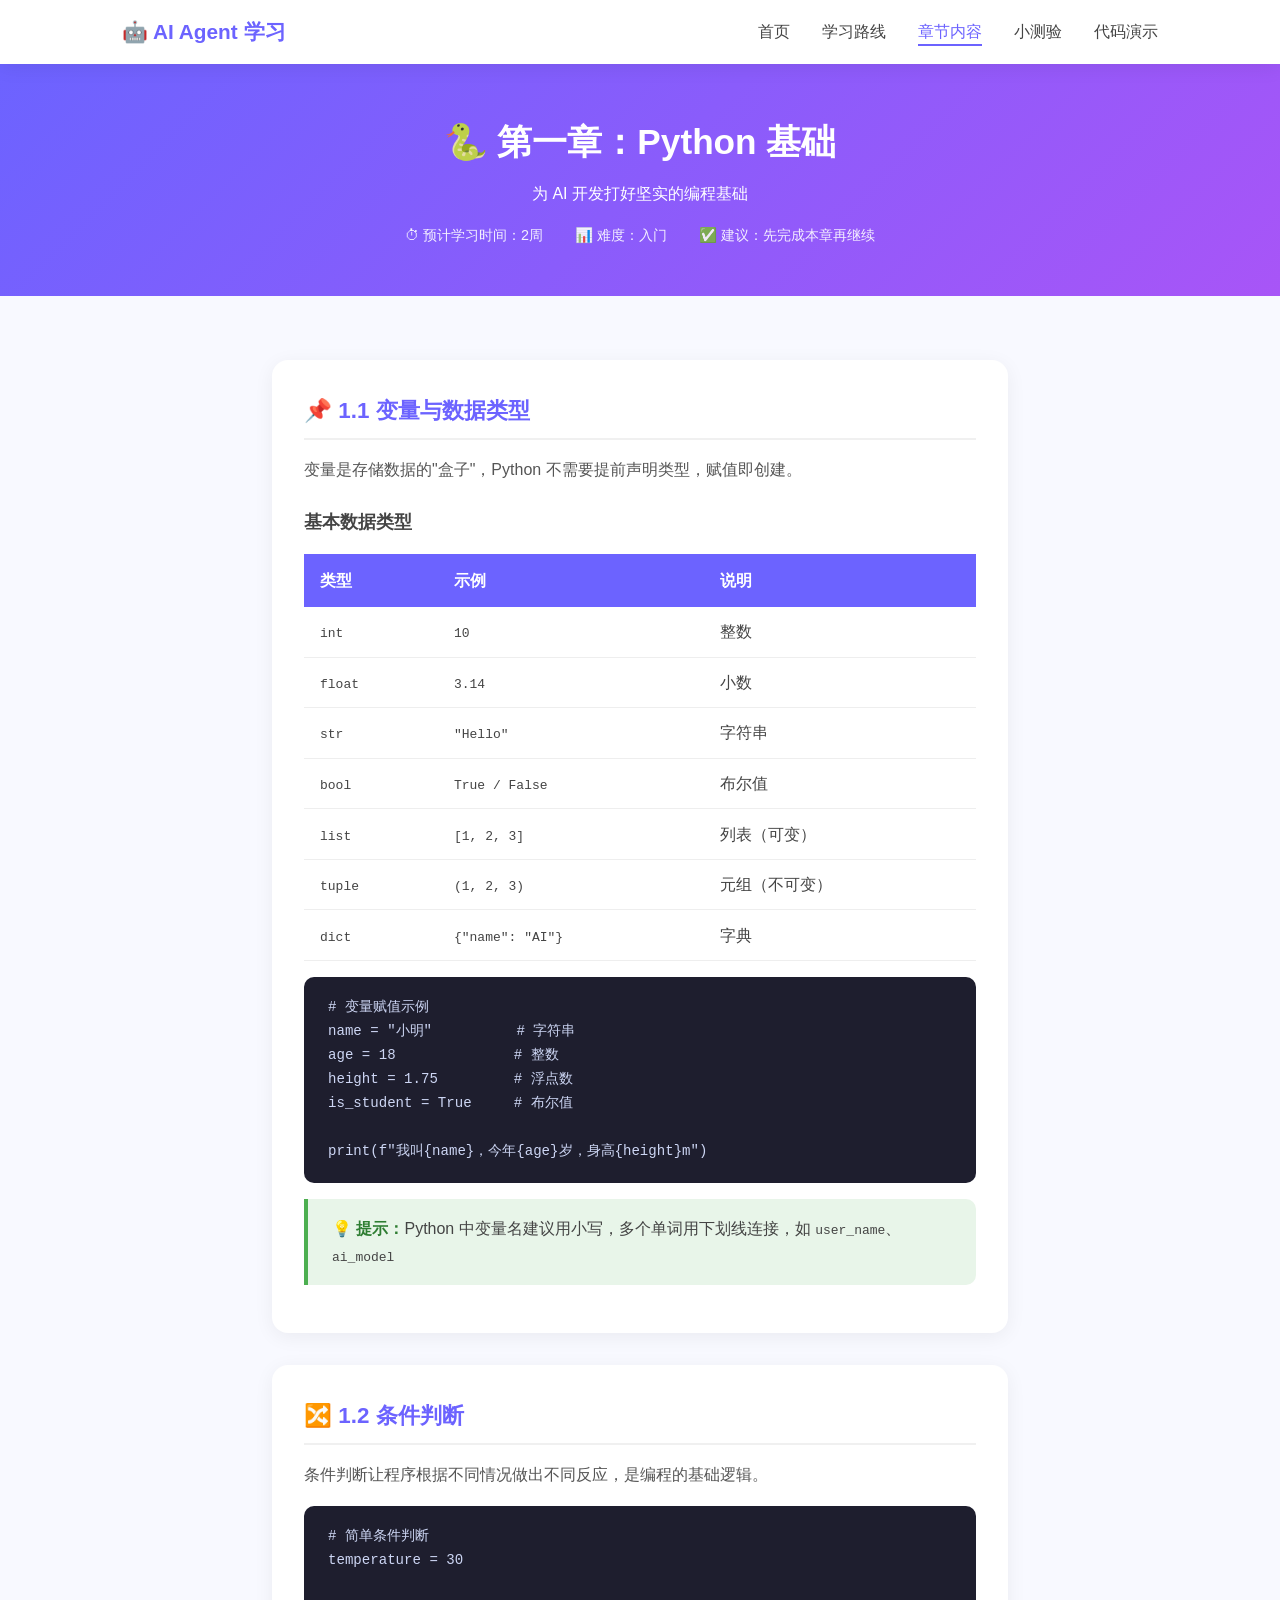
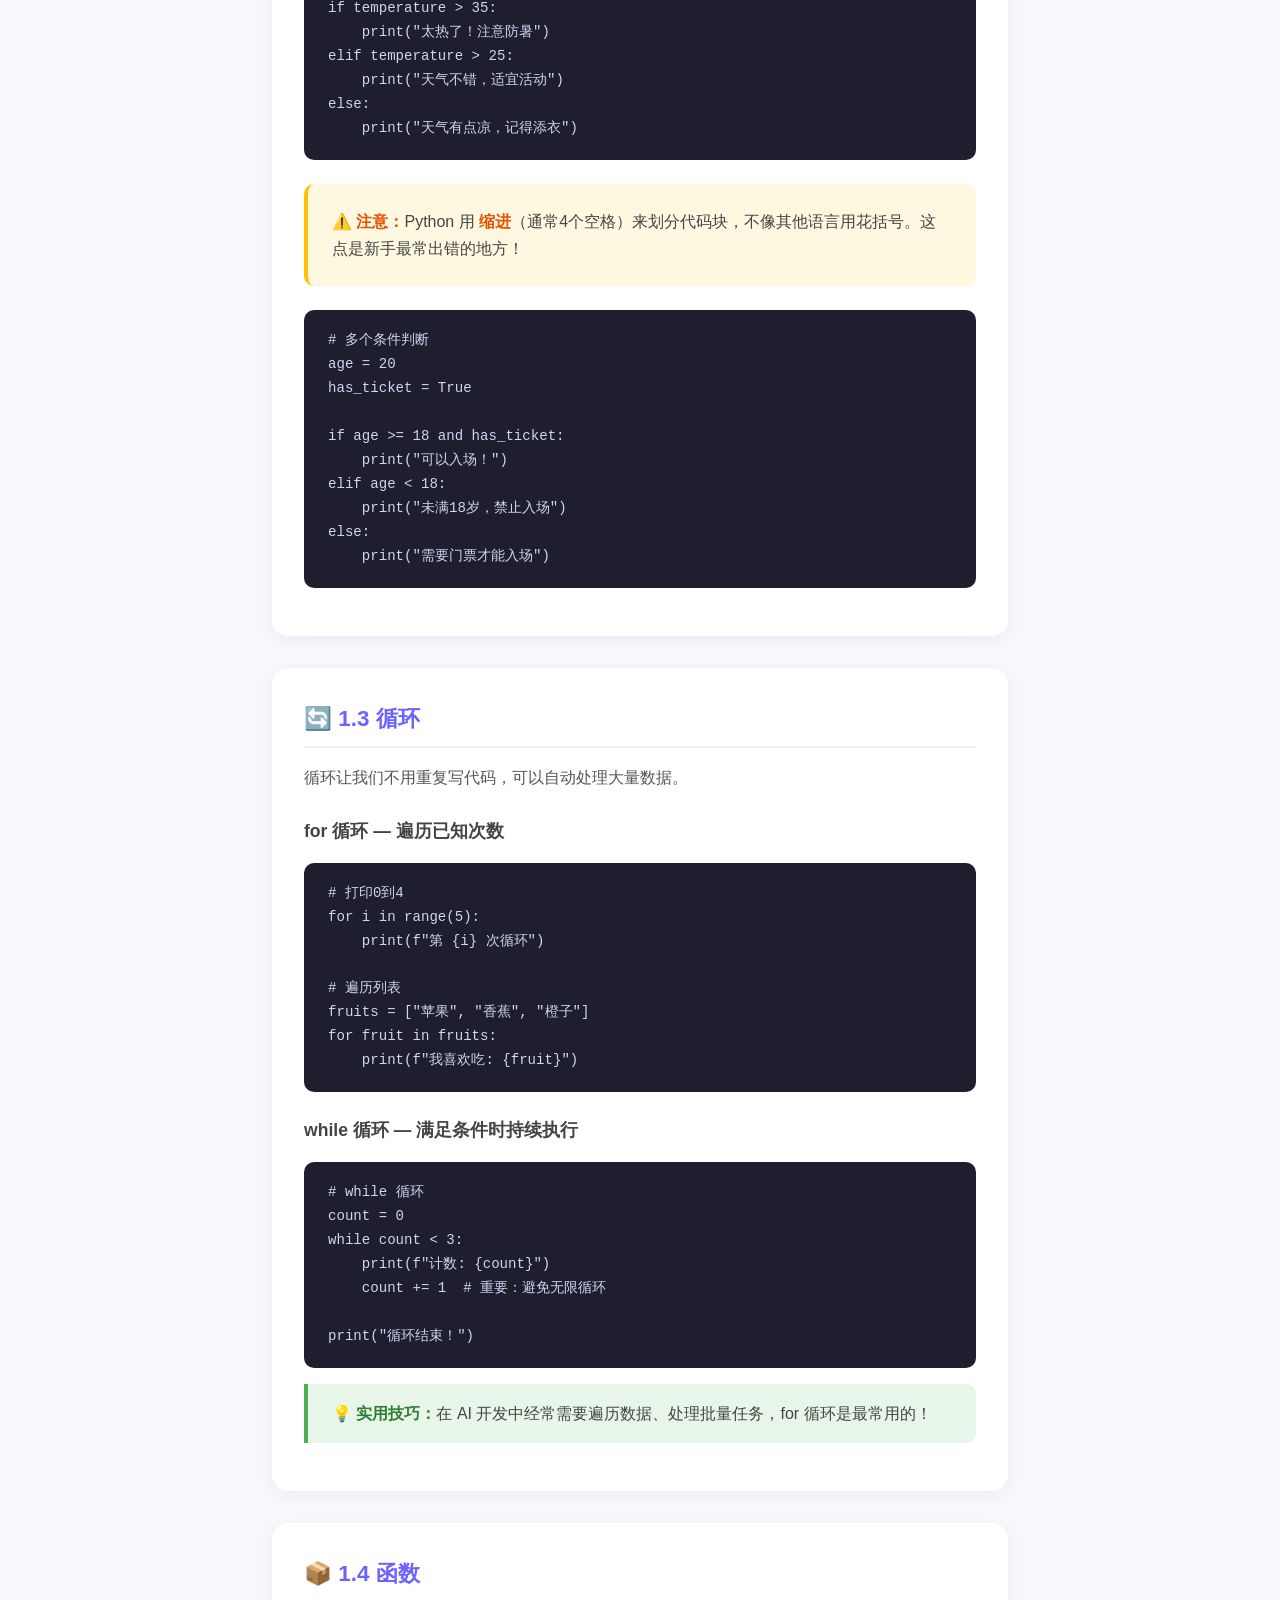
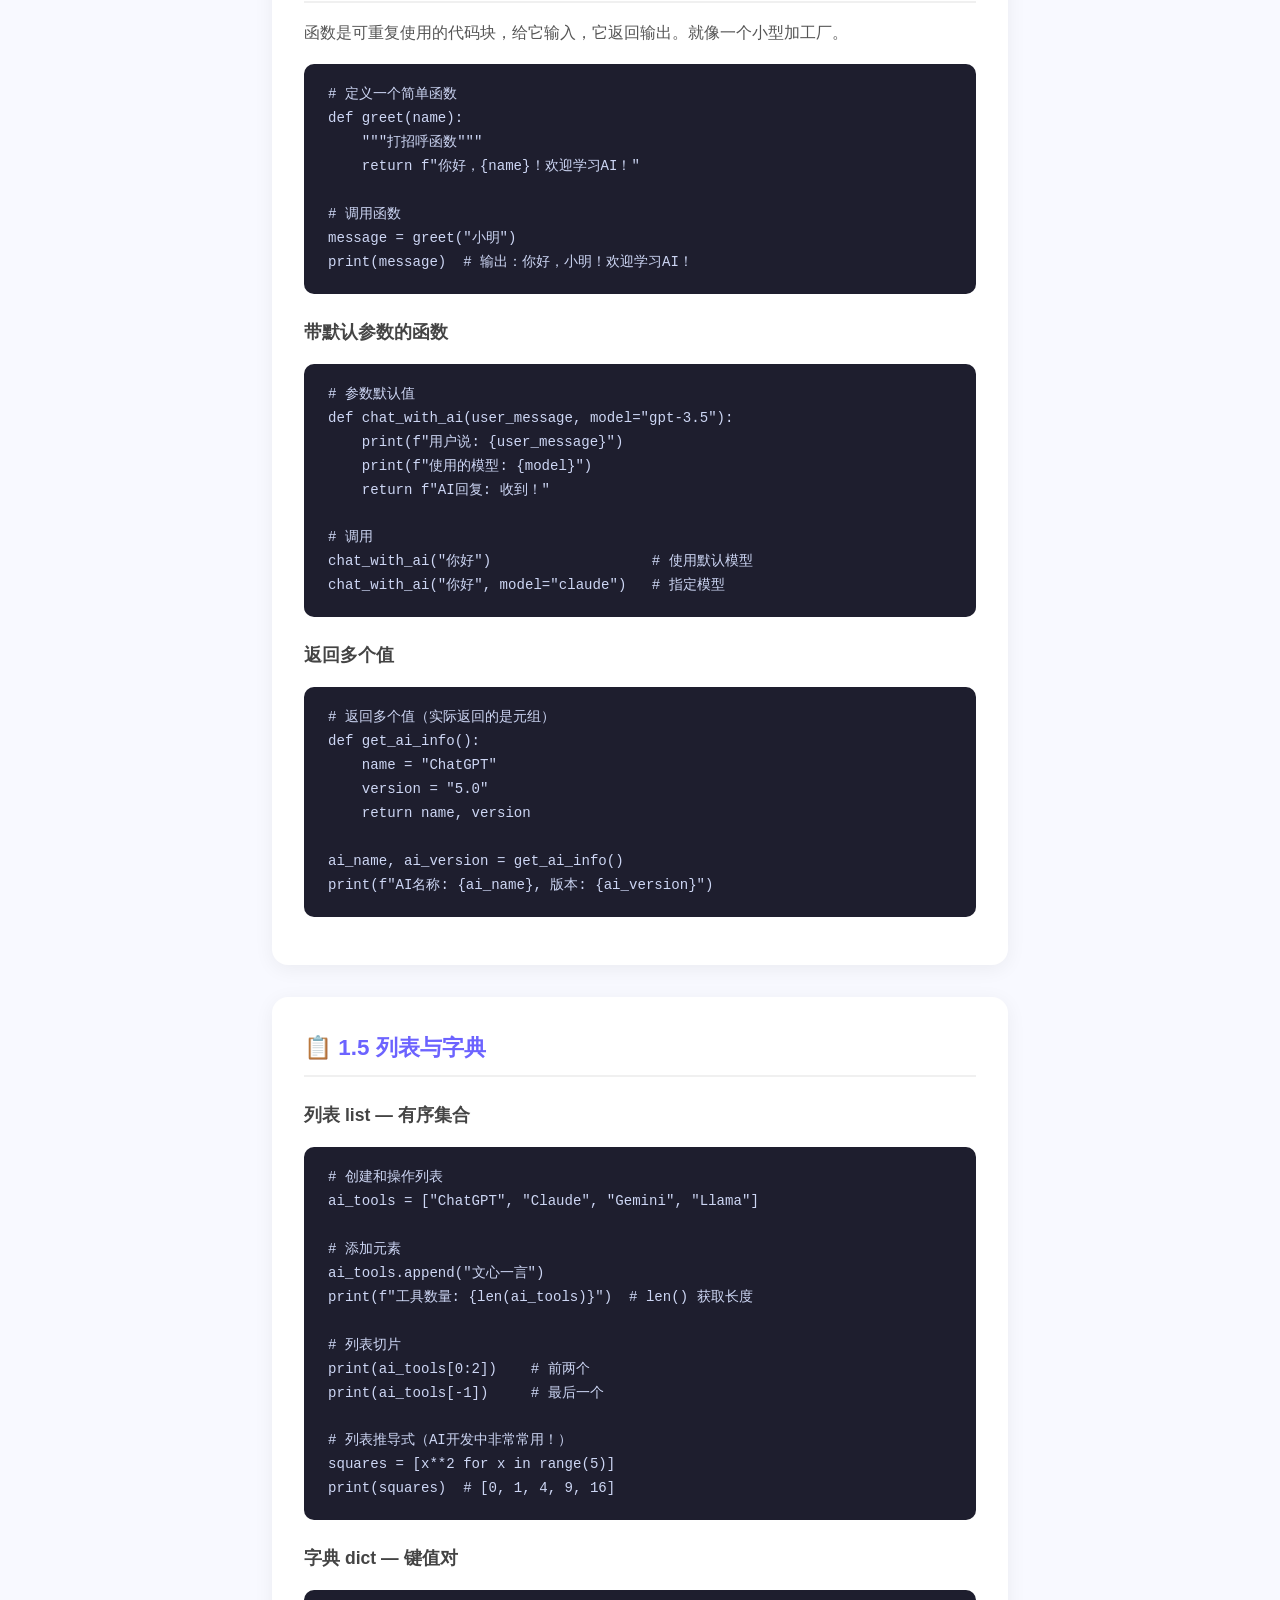
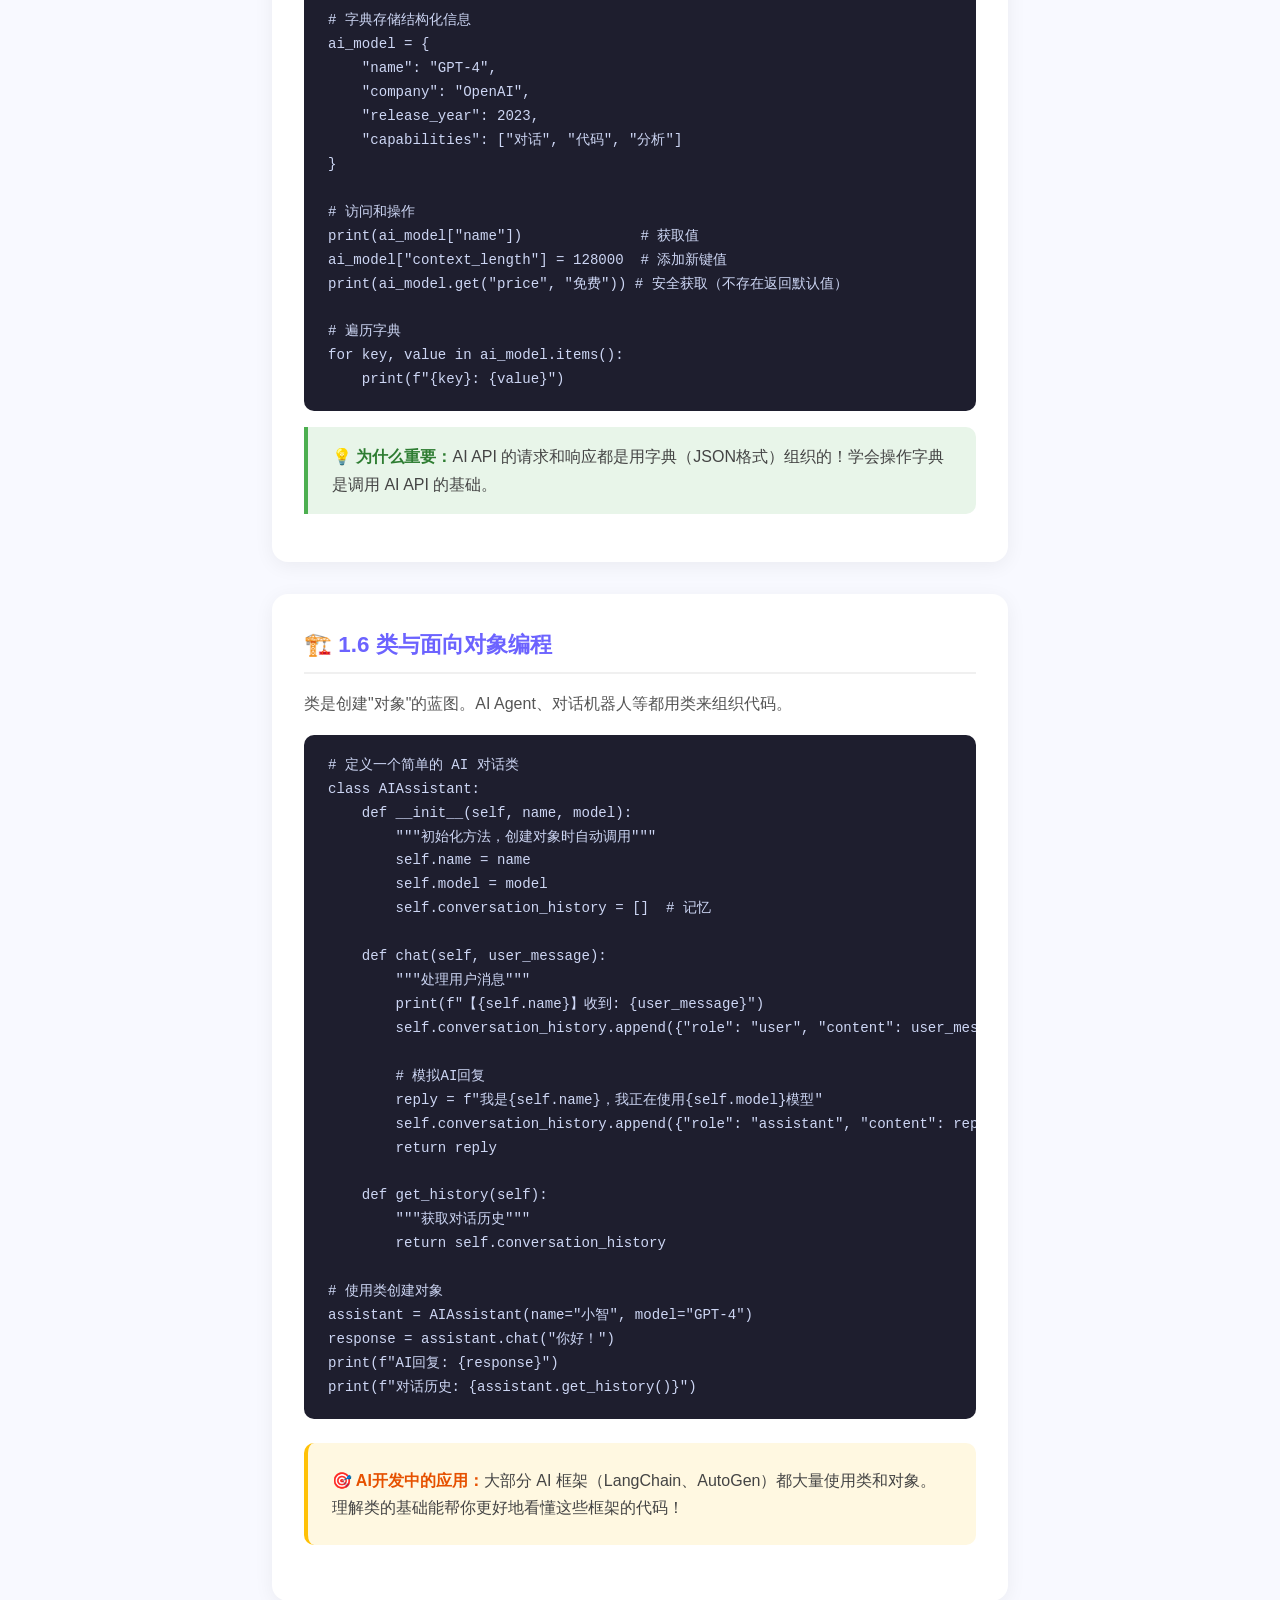
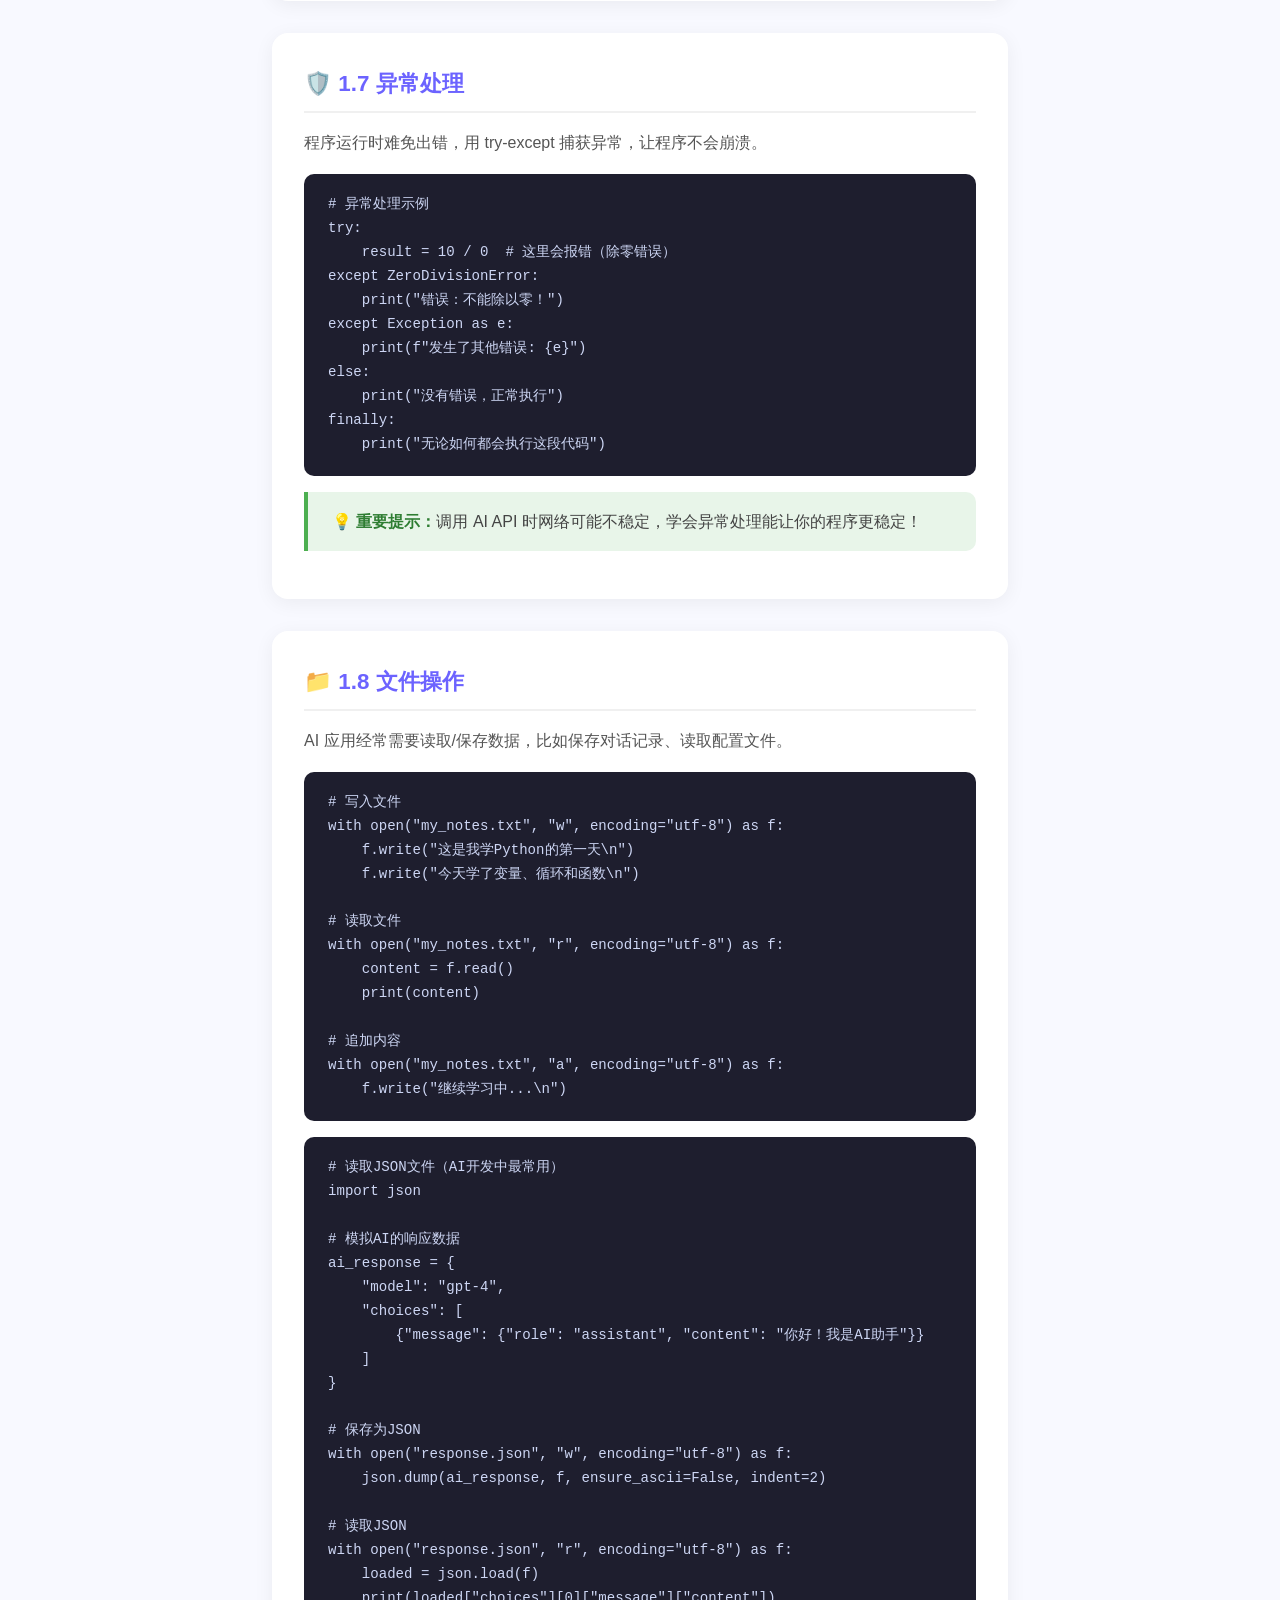
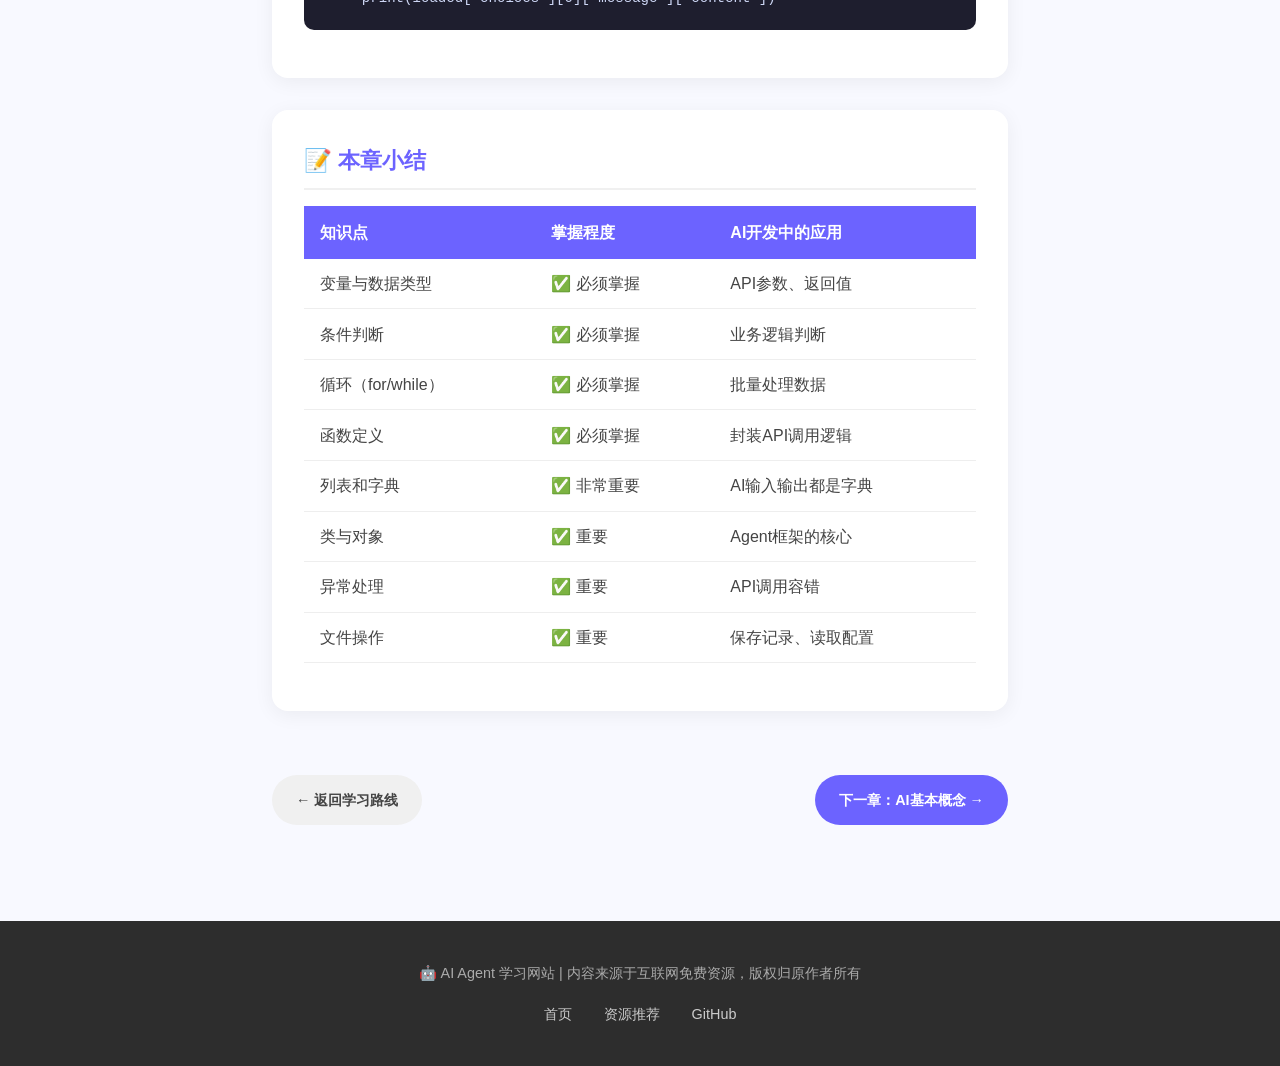
==== chapter1.html @ ed714f61 "Add chapter1.html" ====
<!DOCTYPE html>
<html lang="zh-CN">
<head>
    <meta charset="UTF-8">
    <meta name="viewport" content="width=device-width, initial-scale=1.0">
    <title>第一章：Python基础 - AI Agent 学习网站</title>
    <link rel="stylesheet" href="css/style.css">
    <style>
        .chapter-header { background: linear-gradient(135deg, #6c63ff, #a855f7); color: white; padding: 3rem 2rem; text-align: center; }
        .chapter-header h1 { font-size: 2.2rem; margin-bottom: 0.5rem; }
        .chapter-header .chapter-meta { display: flex; justify-content: center; gap: 2rem; margin-top: 1rem; font-size: 0.9rem; opacity: 0.9; }
        .chapter-content { padding: 4rem 0; max-width: 800px; margin: 0 auto; }
        .chapter-content .container { max-width: 800px; padding: 0 2rem; }
        .chapter-section { background: white; border-radius: 16px; padding: 2rem; margin-bottom: 2rem; box-shadow: 0 4px 20px rgba(0,0,0,0.06); }
        .chapter-section h2 { color: #6c63ff; font-size: 1.4rem; margin-bottom: 1rem; padding-bottom: 0.5rem; border-bottom: 2px solid #f0f0f0; }
        .chapter-section h3 { color: #444; font-size: 1.1rem; margin: 1.5rem 0 0.8rem; }
        .chapter-section p { color: #555; line-height: 1.8; margin-bottom: 1rem; }
        .code-block { background: #1e1e2e; color: #cdd6f4; padding: 1.2rem 1.5rem; border-radius: 10px; font-family: 'Courier New', monospace; font-size: 0.88rem; overflow-x: auto; margin: 1rem 0; line-height: 1.7; white-space: pre; }
        .highlight { background: #fff8e1; padding: 1.5rem; border-radius: 10px; border-left: 4px solid #ffc107; margin: 1.5rem 0; }
        .highlight strong { color: #e65100; }
        .tip-box { background: #e8f5e9; border-left: 4px solid #4caf50; padding: 1rem 1.5rem; border-radius: 0 10px 10px 0; margin: 1rem 0; }
        .tip-box strong { color: #2e7d32; }
        .summary-table { width: 100%; border-collapse: collapse; margin: 1rem 0; }
        .summary-table th { background: #6c63ff; color: white; padding: 0.8rem 1rem; text-align: left; }
        .summary-table td { padding: 0.7rem 1rem; border-bottom: 1px solid #eee; }
        .summary-table tr:hover { background: #f5f3ff; }
        .nav-bottom { display: flex; justify-content: space-between; padding: 2rem 0; gap: 1rem; }
        .nav-btn { display: inline-block; padding: 0.8rem 1.5rem; border-radius: 50px; text-decoration: none; font-weight: 600; transition: transform 0.2s; font-size: 0.9rem; }
        .nav-btn:hover { transform: translateY(-2px); }
        .nav-btn.prev { background: #f0f0f0; color: #444; }
        .nav-btn.next { background: #6c63ff; color: white; }
    </style>
</head>
<body>
    <nav class="navbar">
        <div class="nav-container">
            <a href="index.html" class="nav-logo">🤖 AI Agent 学习</a>
            <ul class="nav-links">
                <li><a href="index.html">首页</a></li>
                <li><a href="roadmap.html">学习路线</a></li>
                <li><a href="chapter1.html" class="active">章节内容</a></li>
                <li><a href="quiz.html">小测验</a></li>
                <li><a href="demo.html">代码演示</a></li>
            </ul>
        </div>
    </nav>

    <div class="chapter-header">
        <h1>🐍 第一章：Python 基础</h1>
        <p>为 AI 开发打好坚实的编程基础</p>
        <div class="chapter-meta">
            <span>⏱ 预计学习时间：2周</span>
            <span>📊 难度：入门</span>
            <span>✅ 建议：先完成本章再继续</span>
        </div>
    </div>

    <section class="chapter-content">
        <div class="container">

            <!-- 1.1 变量和数据类型 -->
            <div class="chapter-section">
                <h2>📌 1.1 变量与数据类型</h2>
                <p>变量是存储数据的"盒子"，Python 不需要提前声明类型，赋值即创建。</p>

                <h3>基本数据类型</h3>
                <table class="summary-table">
                    <tr><th>类型</th><th>示例</th><th>说明</th></tr>
                    <tr><td><code>int</code></td><td><code>10</code></td><td>整数</td></tr>
                    <tr><td><code>float</code></td><td><code>3.14</code></td><td>小数</td></tr>
                    <tr><td><code>str</code></td><td><code>"Hello"</code></td><td>字符串</td></tr>
                    <tr><td><code>bool</code></td><td><code>True / False</code></td><td>布尔值</td></tr>
                    <tr><td><code>list</code></td><td><code>[1, 2, 3]</code></td><td>列表（可变）</td></tr>
                    <tr><td><code>tuple</code></td><td><code>(1, 2, 3)</code></td><td>元组（不可变）</td></tr>
                    <tr><td><code>dict</code></td><td><code>{"name": "AI"}</code></td><td>字典</td></tr>
                </table>

                <div class="code-block"># 变量赋值示例
name = "小明"          # 字符串
age = 18              # 整数
height = 1.75         # 浮点数
is_student = True     # 布尔值

print(f"我叫{name}，今年{age}岁，身高{height}m")</div>

                <div class="tip-box"><strong>💡 提示：</strong>Python 中变量名建议用小写，多个单词用下划线连接，如 <code>user_name</code>、<code>ai_model</code></div>
            </div>

            <!-- 1.2 条件判断 -->
            <div class="chapter-section">
                <h2>🔀 1.2 条件判断</h2>
                <p>条件判断让程序根据不同情况做出不同反应，是编程的基础逻辑。</p>

                <div class="code-block"># 简单条件判断
temperature = 30

if temperature > 35:
    print("太热了！注意防暑")
elif temperature > 25:
    print("天气不错，适宜活动")
else:
    print("天气有点凉，记得添衣")</div>

                <div class="highlight">
                    <strong>⚠️ 注意：</strong>Python 用 <strong>缩进</strong>（通常4个空格）来划分代码块，不像其他语言用花括号。这点是新手最常出错的地方！
                </div>

                <div class="code-block"># 多个条件判断
age = 20
has_ticket = True

if age >= 18 and has_ticket:
    print("可以入场！")
elif age < 18:
    print("未满18岁，禁止入场")
else:
    print("需要门票才能入场")</div>
            </div>

            <!-- 1.3 循环 -->
            <div class="chapter-section">
                <h2>🔄 1.3 循环</h2>
                <p>循环让我们不用重复写代码，可以自动处理大量数据。</p>

                <h3>for 循环 — 遍历已知次数</h3>
                <div class="code-block"># 打印0到4
for i in range(5):
    print(f"第 {i} 次循环")

# 遍历列表
fruits = ["苹果", "香蕉", "橙子"]
for fruit in fruits:
    print(f"我喜欢吃: {fruit}")</div>

                <h3>while 循环 — 满足条件时持续执行</h3>
                <div class="code-block"># while 循环
count = 0
while count < 3:
    print(f"计数: {count}")
    count += 1  # 重要：避免无限循环

print("循环结束！")</div>

                <div class="tip-box"><strong>💡 实用技巧：</strong>在 AI 开发中经常需要遍历数据、处理批量任务，for 循环是最常用的！</div>
            </div>

            <!-- 1.4 函数 -->
            <div class="chapter-section">
                <h2>📦 1.4 函数</h2>
                <p>函数是可重复使用的代码块，给它输入，它返回输出。就像一个小型加工厂。</p>

                <div class="code-block"># 定义一个简单函数
def greet(name):
    """打招呼函数"""
    return f"你好，{name}！欢迎学习AI！"

# 调用函数
message = greet("小明")
print(message)  # 输出：你好，小明！欢迎学习AI！</div>

                <h3>带默认参数的函数</h3>
                <div class="code-block"># 参数默认值
def chat_with_ai(user_message, model="gpt-3.5"):
    print(f"用户说: {user_message}")
    print(f"使用的模型: {model}")
    return f"AI回复: 收到！"

# 调用
chat_with_ai("你好")                   # 使用默认模型
chat_with_ai("你好", model="claude")   # 指定模型</div>

                <h3>返回多个值</h3>
                <div class="code-block"># 返回多个值（实际返回的是元组）
def get_ai_info():
    name = "ChatGPT"
    version = "5.0"
    return name, version

ai_name, ai_version = get_ai_info()
print(f"AI名称: {ai_name}, 版本: {ai_version}")</div>
            </div>

            <!-- 1.5 列表和字典 -->
            <div class="chapter-section">
                <h2>📋 1.5 列表与字典</h2>

                <h3>列表 list — 有序集合</h3>
                <div class="code-block"># 创建和操作列表
ai_tools = ["ChatGPT", "Claude", "Gemini", "Llama"]

# 添加元素
ai_tools.append("文心一言")
print(f"工具数量: {len(ai_tools)}")  # len() 获取长度

# 列表切片
print(ai_tools[0:2])    # 前两个
print(ai_tools[-1])     # 最后一个

# 列表推导式（AI开发中非常常用！）
squares = [x**2 for x in range(5)]
print(squares)  # [0, 1, 4, 9, 16]</div>

                <h3>字典 dict — 键值对</h3>
                <div class="code-block"># 字典存储结构化信息
ai_model = {
    "name": "GPT-4",
    "company": "OpenAI",
    "release_year": 2023,
    "capabilities": ["对话", "代码", "分析"]
}

# 访问和操作
print(ai_model["name"])              # 获取值
ai_model["context_length"] = 128000  # 添加新键值
print(ai_model.get("price", "免费")) # 安全获取（不存在返回默认值）

# 遍历字典
for key, value in ai_model.items():
    print(f"{key}: {value}")</div>

                <div class="tip-box"><strong>💡 为什么重要：</strong>AI API 的请求和响应都是用字典（JSON格式）组织的！学会操作字典是调用 AI API 的基础。</div>
            </div>

            <!-- 1.6 类和面向对象 -->
            <div class="chapter-section">
                <h2>🏗️ 1.6 类与面向对象编程</h2>
                <p>类是创建"对象"的蓝图。AI Agent、对话机器人等都用类来组织代码。</p>

                <div class="code-block"># 定义一个简单的 AI 对话类
class AIAssistant:
    def __init__(self, name, model):
        """初始化方法，创建对象时自动调用"""
        self.name = name
        self.model = model
        self.conversation_history = []  # 记忆

    def chat(self, user_message):
        """处理用户消息"""
        print(f"【{self.name}】收到: {user_message}")
        self.conversation_history.append({"role": "user", "content": user_message})
        
        # 模拟AI回复
        reply = f"我是{self.name}，我正在使用{self.model}模型"
        self.conversation_history.append({"role": "assistant", "content": reply})
        return reply

    def get_history(self):
        """获取对话历史"""
        return self.conversation_history

# 使用类创建对象
assistant = AIAssistant(name="小智", model="GPT-4")
response = assistant.chat("你好！")
print(f"AI回复: {response}")
print(f"对话历史: {assistant.get_history()}")</div>

                <div class="highlight">
                    <strong>🎯 AI开发中的应用：</strong>大部分 AI 框架（LangChain、AutoGen）都大量使用类和对象。理解类的基础能帮你更好地看懂这些框架的代码！
                </div>
            </div>

            <!-- 1.7 异常处理 -->
            <div class="chapter-section">
                <h2>🛡️ 1.7 异常处理</h2>
                <p>程序运行时难免出错，用 try-except 捕获异常，让程序不会崩溃。</p>

                <div class="code-block"># 异常处理示例
try:
    result = 10 / 0  # 这里会报错（除零错误）
except ZeroDivisionError:
    print("错误：不能除以零！")
except Exception as e:
    print(f"发生了其他错误: {e}")
else:
    print("没有错误，正常执行")
finally:
    print("无论如何都会执行这段代码")</div>

                <div class="tip-box"><strong>💡 重要提示：</strong>调用 AI API 时网络可能不稳定，学会异常处理能让你的程序更稳定！</div>
            </div>

            <!-- 1.8 文件操作 -->
            <div class="chapter-section">
                <h2>📁 1.8 文件操作</h2>
                <p>AI 应用经常需要读取/保存数据，比如保存对话记录、读取配置文件。</p>

                <div class="code-block"># 写入文件
with open("my_notes.txt", "w", encoding="utf-8") as f:
    f.write("这是我学Python的第一天\n")
    f.write("今天学了变量、循环和函数\n")

# 读取文件
with open("my_notes.txt", "r", encoding="utf-8") as f:
    content = f.read()
    print(content)

# 追加内容
with open("my_notes.txt", "a", encoding="utf-8") as f:
    f.write("继续学习中...\n")</div>

                <div class="code-block"># 读取JSON文件（AI开发中最常用）
import json

# 模拟AI的响应数据
ai_response = {
    "model": "gpt-4",
    "choices": [
        {"message": {"role": "assistant", "content": "你好！我是AI助手"}}
    ]
}

# 保存为JSON
with open("response.json", "w", encoding="utf-8") as f:
    json.dump(ai_response, f, ensure_ascii=False, indent=2)

# 读取JSON
with open("response.json", "r", encoding="utf-8") as f:
    loaded = json.load(f)
    print(loaded["choices"][0]["message"]["content"])</div>
            </div>

            <!-- 本章小结 -->
            <div class="chapter-section">
                <h2>📝 本章小结</h2>
                <table class="summary-table">
                    <tr><th>知识点</th><th>掌握程度</th><th>AI开发中的应用</th></tr>
                    <tr><td>变量与数据类型</td><td>✅ 必须掌握</td><td>API参数、返回值</td></tr>
                    <tr><td>条件判断</td><td>✅ 必须掌握</td><td>业务逻辑判断</td></tr>
                    <tr><td>循环（for/while）</td><td>✅ 必须掌握</td><td>批量处理数据</td></tr>
                    <tr><td>函数定义</td><td>✅ 必须掌握</td><td>封装API调用逻辑</td></tr>
                    <tr><td>列表和字典</td><td>✅ 非常重要</td><td>AI输入输出都是字典</td></tr>
                    <tr><td>类与对象</td><td>✅ 重要</td><td>Agent框架的核心</td></tr>
                    <tr><td>异常处理</td><td>✅ 重要</td><td>API调用容错</td></tr>
                    <tr><td>文件操作</td><td>✅ 重要</td><td>保存记录、读取配置</td></tr>
                </table>
            </div>

            <!-- 导航 -->
            <div class="nav-bottom">
                <a href="roadmap.html#module1" class="nav-btn prev">← 返回学习路线</a>
                <a href="chapter2.html" class="nav-btn next">下一章：AI基本概念 →</a>
            </div>

        </div>
    </section>

    <footer class="footer">
        <div class="container">
            <p>🤖 AI Agent 学习网站 | 内容来源于互联网免费资源，版权归原作者所有</p>
            <div class="footer-links">
                <a href="index.html">首页</a>
                <a href="resources.html">资源推荐</a>
                <a href="https://github.com/xkvscl/ai-learning-site" target="_blank">GitHub</a>
            </div>
        </div>
    </footer>
</body>
</html>
---- css/style.css ----
/* ===== 全局样式 ===== */
* { margin: 0; padding: 0; box-sizing: border-box; }

:root {
    --primary: #6c63ff;
    --secondary: #ff6584;
    --dark: #2d2d2d;
    --light: #f8f9ff;
    --text: #444;
    --border: #e0e0e0;
    --beginner: #4caf50;
    --intermediate: #ff9800;
    --advanced: #f44336;
}

body {
    font-family: -apple-system, BlinkMacSystemFont, 'Segoe UI', 'PingFang SC', 'Microsoft YaHei', sans-serif;
    color: var(--text);
    background: var(--light);
    line-height: 1.7;
}

.container { max-width: 1100px; margin: 0 auto; padding: 0 2rem; }

/* ===== 导航栏 ===== */
.navbar {
    background: white;
    box-shadow: 0 2px 20px rgba(0,0,0,0.08);
    position: sticky;
    top: 0;
    z-index: 100;
}
.nav-container {
    max-width: 1100px;
    margin: 0 auto;
    padding: 0 2rem;
    display: flex;
    align-items: center;
    justify-content: space-between;
    height: 64px;
}
.nav-logo {
    font-size: 1.3rem;
    font-weight: 700;
    color: var(--primary);
    text-decoration: none;
}
.nav-links {
    display: flex;
    list-style: none;
    gap: 2rem;
}
.nav-links a {
    text-decoration: none;
    color: var(--text);
    font-weight: 500;
    transition: color 0.2s;
    padding-bottom: 4px;
}
.nav-links a:hover, .nav-links a.active {
    color: var(--primary);
    border-bottom: 2px solid var(--primary);
}

/* ===== 英雄区 ===== */
.hero {
    background: linear-gradient(135deg, #6c63ff 0%, #a855f7 50%, #ec4899 100%);
    color: white;
    padding: 5rem 2rem;
    display: flex;
    align-items: center;
    justify-content: center;
    gap: 4rem;
    min-height: 500px;
}
.hero-content { max-width: 560px; }
.hero-content h1 { font-size: 2.5rem; margin-bottom: 1rem; line-height: 1.3; }
.hero-content p { font-size: 1.2rem; opacity: 0.9; margin-bottom: 1.5rem; }
.hero-badges { display: flex; flex-wrap: wrap; gap: 0.5rem; margin-bottom: 2rem; }
.badge {
    background: rgba(255,255,255,0.2);
    padding: 0.3rem 0.8rem;
    border-radius: 20px;
    font-size: 0.85rem;
    backdrop-filter: blur(10px);
}
.cta-btn {
    display: inline-block;
    background: white;
    color: var(--primary);
    padding: 0.9rem 2.5rem;
    border-radius: 50px;
    font-weight: 700;
    font-size: 1.1rem;
    text-decoration: none;
    transition: transform 0.2s, box-shadow 0.2s;
    box-shadow: 0 4px 20px rgba(0,0,0,0.2);
}
.cta-btn:hover { transform: translateY(-2px); box-shadow: 0 8px 30px rgba(0,0,0,0.3); }

/* Agent 图示 */
.agent-diagram {
    background: rgba(255,255,255,0.15);
    border-radius: 20px;
    padding: 2rem;
    text-align: center;
    backdrop-filter: blur(10px);
    border: 1px solid rgba(255,255,255,0.3);
}
.agent-box { margin-bottom: 1.5rem; }
.agent-icon { font-size: 4rem; }
.agent-label { font-size: 1.2rem; font-weight: 700; margin-top: 0.5rem; }
.agent-arrows { display: flex; flex-direction: column; gap: 0.5rem; }
.arrow-item {
    background: rgba(255,255,255,0.2);
    padding: 0.5rem 1rem;
    border-radius: 10px;
    font-size: 0.9rem;
}

/* ===== 课程模块 ===== */
.modules { padding: 5rem 0; background: white; }
.section-title { text-align: center; font-size: 2rem; color: var(--dark); margin-bottom: 0.5rem; }
.section-sub { text-align: center; color: #888; margin-bottom: 3rem; }

.module-grid {
    display: grid;
    grid-template-columns: repeat(auto-fit, minmax(300px, 1fr));
    gap: 1.5rem;
}
.module-card {
    border: 2px solid var(--border);
    border-radius: 16px;
    padding: 1.8rem;
    cursor: pointer;
    transition: all 0.3s;
    position: relative;
    overflow: hidden;
}
.module-card:hover {
    border-color: var(--primary);
    transform: translateY(-4px);
    box-shadow: 0 12px 40px rgba(108,99,255,0.15);
}
.module-num {
    font-size: 3rem;
    font-weight: 900;
    color: #f0f0f0;
    position: absolute;
    top: 1rem;
    right: 1.5rem;
    line-height: 1;
}
.module-icon { font-size: 2rem; margin-bottom: 0.8rem; }
.module-card h3 { font-size: 1.2rem; color: var(--dark); margin-bottom: 0.5rem; }
.module-card p { color: #666; font-size: 0.9rem; margin-bottom: 1rem; }
.module-meta { display: flex; align-items: center; gap: 1rem; font-size: 0.85rem; color: #888; }
.level {
    padding: 0.2rem 0.6rem;
    border-radius: 20px;
    font-size: 0.75rem;
    font-weight: 600;
    color: white;
}
.level.beginner { background: var(--beginner); }
.level.intermediate { background: var(--intermediate); }
.level.advanced { background: var(--advanced); }

/* ===== 学习方式 ===== */
.features { padding: 5rem 0; background: var(--light); }
.feature-grid {
    display: grid;
    grid-template-columns: repeat(auto-fit, minmax(220px, 1fr));
    gap: 2rem;
}
.feature-item {
    background: white;
    padding: 2rem;
    border-radius: 16px;
    text-align: center;
    box-shadow: 0 4px 20px rgba(0,0,0,0.06);
}
.feature-icon { font-size: 2.5rem; margin-bottom: 1rem; }
.feature-item h3 { color: var(--dark); margin-bottom: 0.5rem; }
.feature-item p { color: #666; font-size: 0.9rem; }

/* ===== 页脚 ===== */
.footer {
    background: var(--dark);
    color: #aaa;
    padding: 2.5rem 0;
    text-align: center;
}
.footer p { margin-bottom: 0.5rem; font-size: 0.9rem; }
.footer-links { margin-top: 1rem; display: flex; justify-content: center; gap: 2rem; }
.footer-links a { color: #ccc; text-decoration: none; font-size: 0.9rem; }
.footer-links a:hover { color: white; }

/* ===== 路线图页面 ===== */
.page-header {
    background: linear-gradient(135deg, #6c63ff, #a855f7);
    color: white;
    padding: 3rem 2rem;
    text-align: center;
}
.page-header h1 { font-size: 2rem; margin-bottom: 0.5rem; }
.page-header p { opacity: 0.9; }

.roadmap { padding: 4rem 0; }
.roadmap-item {
    display: flex;
    gap: 2rem;
    margin-bottom: 3rem;
    align-items: flex-start;
}
.roadmap-num {
    width: 60px;
    height: 60px;
    background: var(--primary);
    color: white;
    border-radius: 50%;
    display: flex;
    align-items: center;
    justify-content: center;
    font-size: 1.5rem;
    font-weight: 700;
    flex-shrink: 0;
}
.roadmap-content {
    flex: 1;
    background: white;
    border-radius: 16px;
    padding: 2rem;
    box-shadow: 0 4px 20px rgba(0,0,0,0.06);
}
.roadmap-content h2 { color: var(--dark); margin-bottom: 0.5rem; }
.roadmap-content .meta { color: #888; font-size: 0.9rem; margin-bottom: 1rem; }
.topic-list { list-style: none; display: grid; grid-template-columns: repeat(auto-fill, minmax(200px, 1fr)); gap: 0.5rem; }
.topic-list li {
    background: var(--light);
    padding: 0.5rem 1rem;
    border-radius: 8px;
    font-size: 0.9rem;
    border-left: 3px solid var(--primary);
}
.roadmap-connector {
    width: 2px;
    height: 30px;
    background: var(--primary);
    margin: 0 auto 0 29px;
    opacity: 0.3;
}

/* ===== 测验页面 ===== */
.quiz-section { padding: 4rem 0; }
.quiz-card {
    background: white;
    border-radius: 16px;
    padding: 2.5rem;
    box-shadow: 0 4px 20px rgba(0,0,0,0.06);
    margin-bottom: 2rem;
}
.quiz-card h3 { color: var(--dark); margin-bottom: 1.5rem; font-size: 1.1rem; }
.quiz-options { display: flex; flex-direction: column; gap: 0.8rem; }
.quiz-option {
    padding: 0.9rem 1.2rem;
    border: 2px solid var(--border);
    border-radius: 10px;
    cursor: pointer;
    transition: all 0.2s;
    font-size: 0.95rem;
}
.quiz-option:hover { border-color: var(--primary); background: #f5f3ff; }
.quiz-option.correct { border-color: var(--beginner); background: #f0fff4; color: #2e7d32; }
.quiz-option.wrong { border-color: var(--advanced); background: #fff5f5; color: #c62828; }
.quiz-result { margin-top: 1rem; padding: 1rem; border-radius: 10px; display: none; font-weight: 500; }
.quiz-result.show { display: block; }
.quiz-result.correct { background: #f0fff4; color: #2e7d32; }
.quiz-result.wrong { background: #fff5f5; color: #c62828; }

/* ===== 代码演示页面 ===== */
.demo-section { padding: 4rem 0; }
.demo-card {
    background: white;
    border-radius: 16px;
    overflow: hidden;
    box-shadow: 0 4px 20px rgba(0,0,0,0.06);
    margin-bottom: 2rem;
}
.demo-header {
    background: var(--dark);
    color: white;
    padding: 1rem 1.5rem;
    display: flex;
    align-items: center;
    gap: 1rem;
}
.demo-dots { display: flex; gap: 6px; }
.demo-dots span {
    width: 12px; height: 12px;
    border-radius: 50%;
}
.demo-dots span:nth-child(1) { background: #ff5f57; }
.demo-dots span:nth-child(2) { background: #febc2e; }
.demo-dots span:nth-child(3) { background: #28c840; }
.demo-title { font-size: 0.9rem; opacity: 0.8; }
.demo-body { padding: 1.5rem; }
.demo-body pre {
    background: #1e1e2e;
    color: #cdd6f4;
    padding: 1.5rem;
    border-radius: 10px;
    overflow-x: auto;
    font-size: 0.9rem;
    line-height: 1.6;
    margin-bottom: 1rem;
}
.demo-body pre .comment { color: #6c7086; }
.demo-body pre .keyword { color: #cba6f7; }
.demo-body pre .string { color: #a6e3a1; }
.demo-body pre .function { color: #89b4fa; }
.demo-explain { color: #666; font-size: 0.95rem; line-height: 1.7; }

/* ===== 资源页面 ===== */
.resources-section { padding: 4rem 0; }
.resource-group { margin-bottom: 3rem; }
.resource-group h2 { color: var(--dark); margin-bottom: 1.5rem; padding-bottom: 0.5rem; border-bottom: 2px solid var(--primary); }
.resource-grid { display: grid; grid-template-columns: repeat(auto-fill, minmax(280px, 1fr)); gap: 1.2rem; }
.resource-card {
    background: white;
    border-radius: 12px;
    padding: 1.5rem;
    box-shadow: 0 4px 15px rgba(0,0,0,0.06);
    transition: transform 0.2s;
}
.resource-card:hover { transform: translateY(-3px); }
.resource-card h4 { color: var(--dark); margin-bottom: 0.5rem; }
.resource-card p { color: #666; font-size: 0.85rem; margin-bottom: 1rem; }
.resource-card a {
    color: var(--primary);
    text-decoration: none;
    font-size: 0.85rem;
    font-weight: 600;
}
.resource-card a:hover { text-decoration: underline; }
.resource-tag {
    display: inline-block;
    background: #f0f0f0;
    padding: 0.2rem 0.6rem;
    border-radius: 20px;
    font-size: 0.75rem;
    color: #666;
    margin-bottom: 0.5rem;
}
.copyright-notice {
    background: #fff8e1;
    border-left: 4px solid #ffc107;
    padding: 1rem 1.5rem;
    border-radius: 0 10px 10px 0;
    margin-bottom: 3rem;
    font-size: 0.9rem;
    color: #666;
}
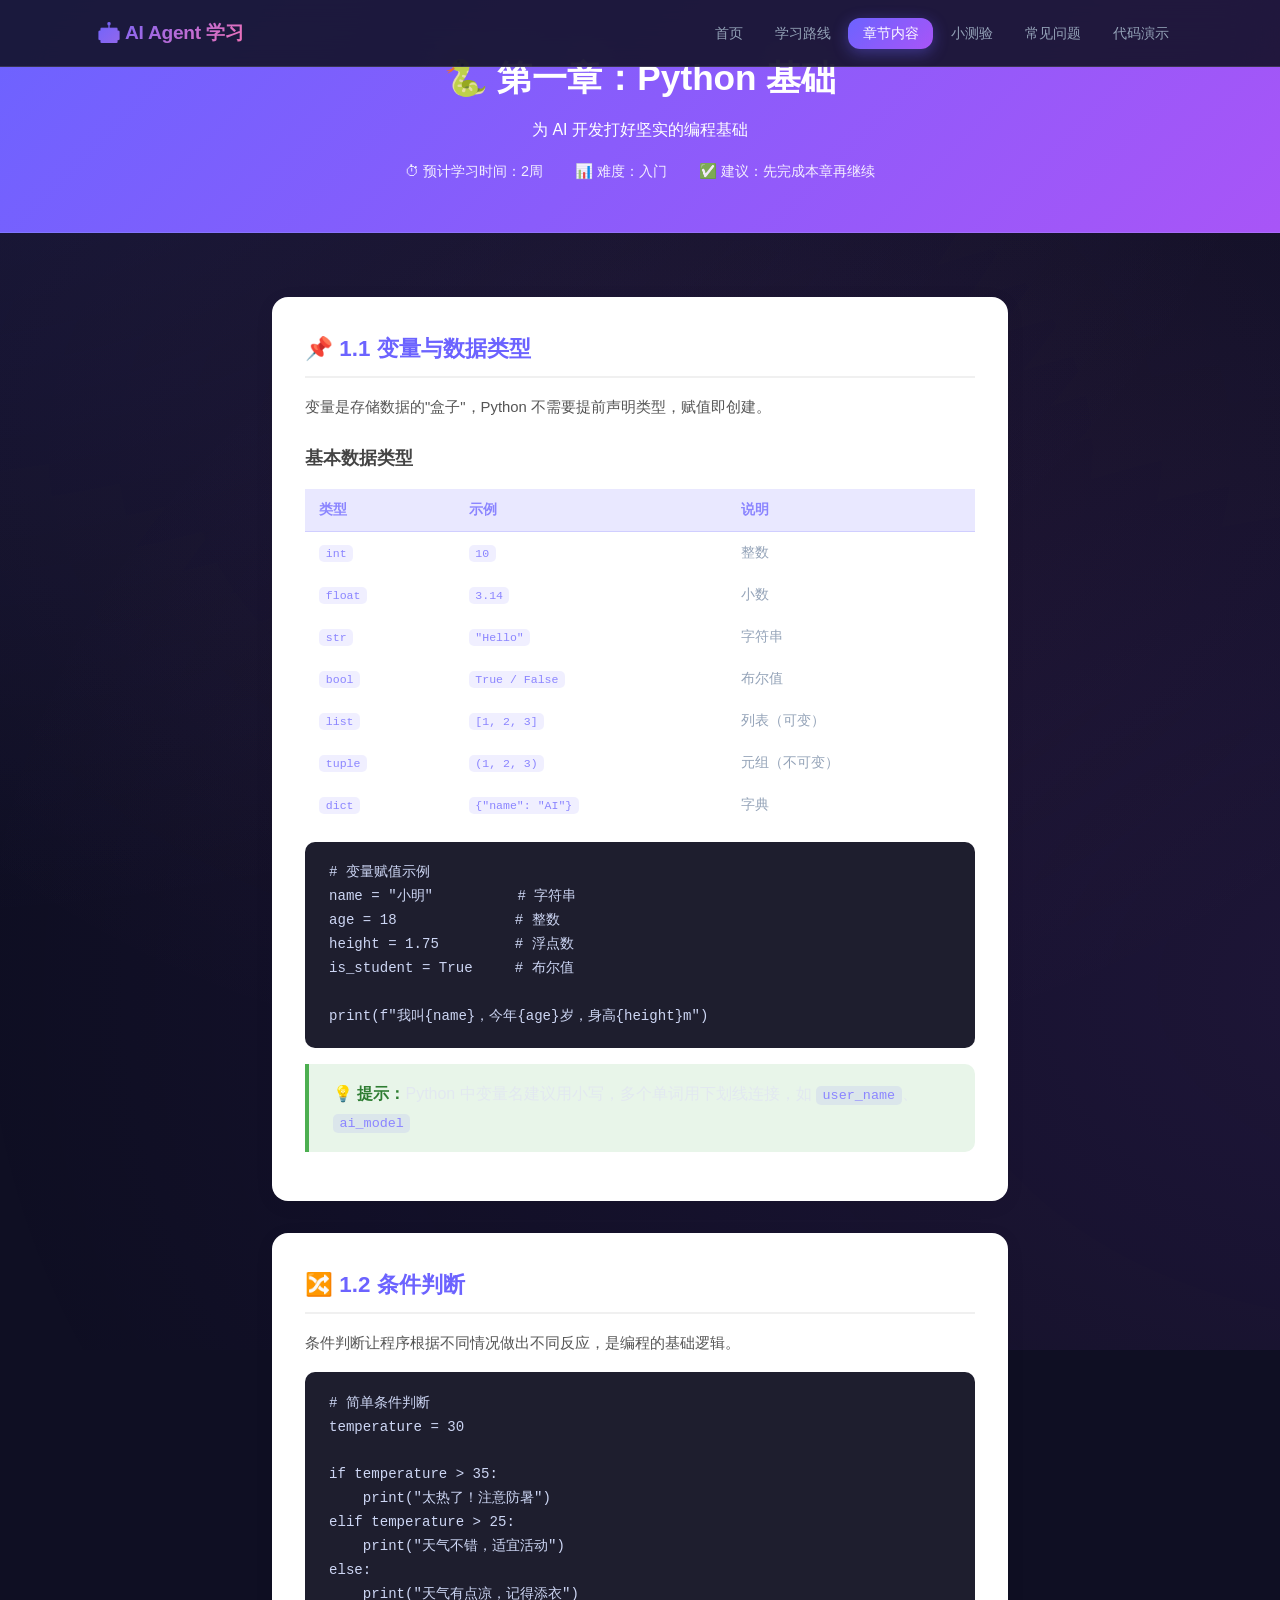
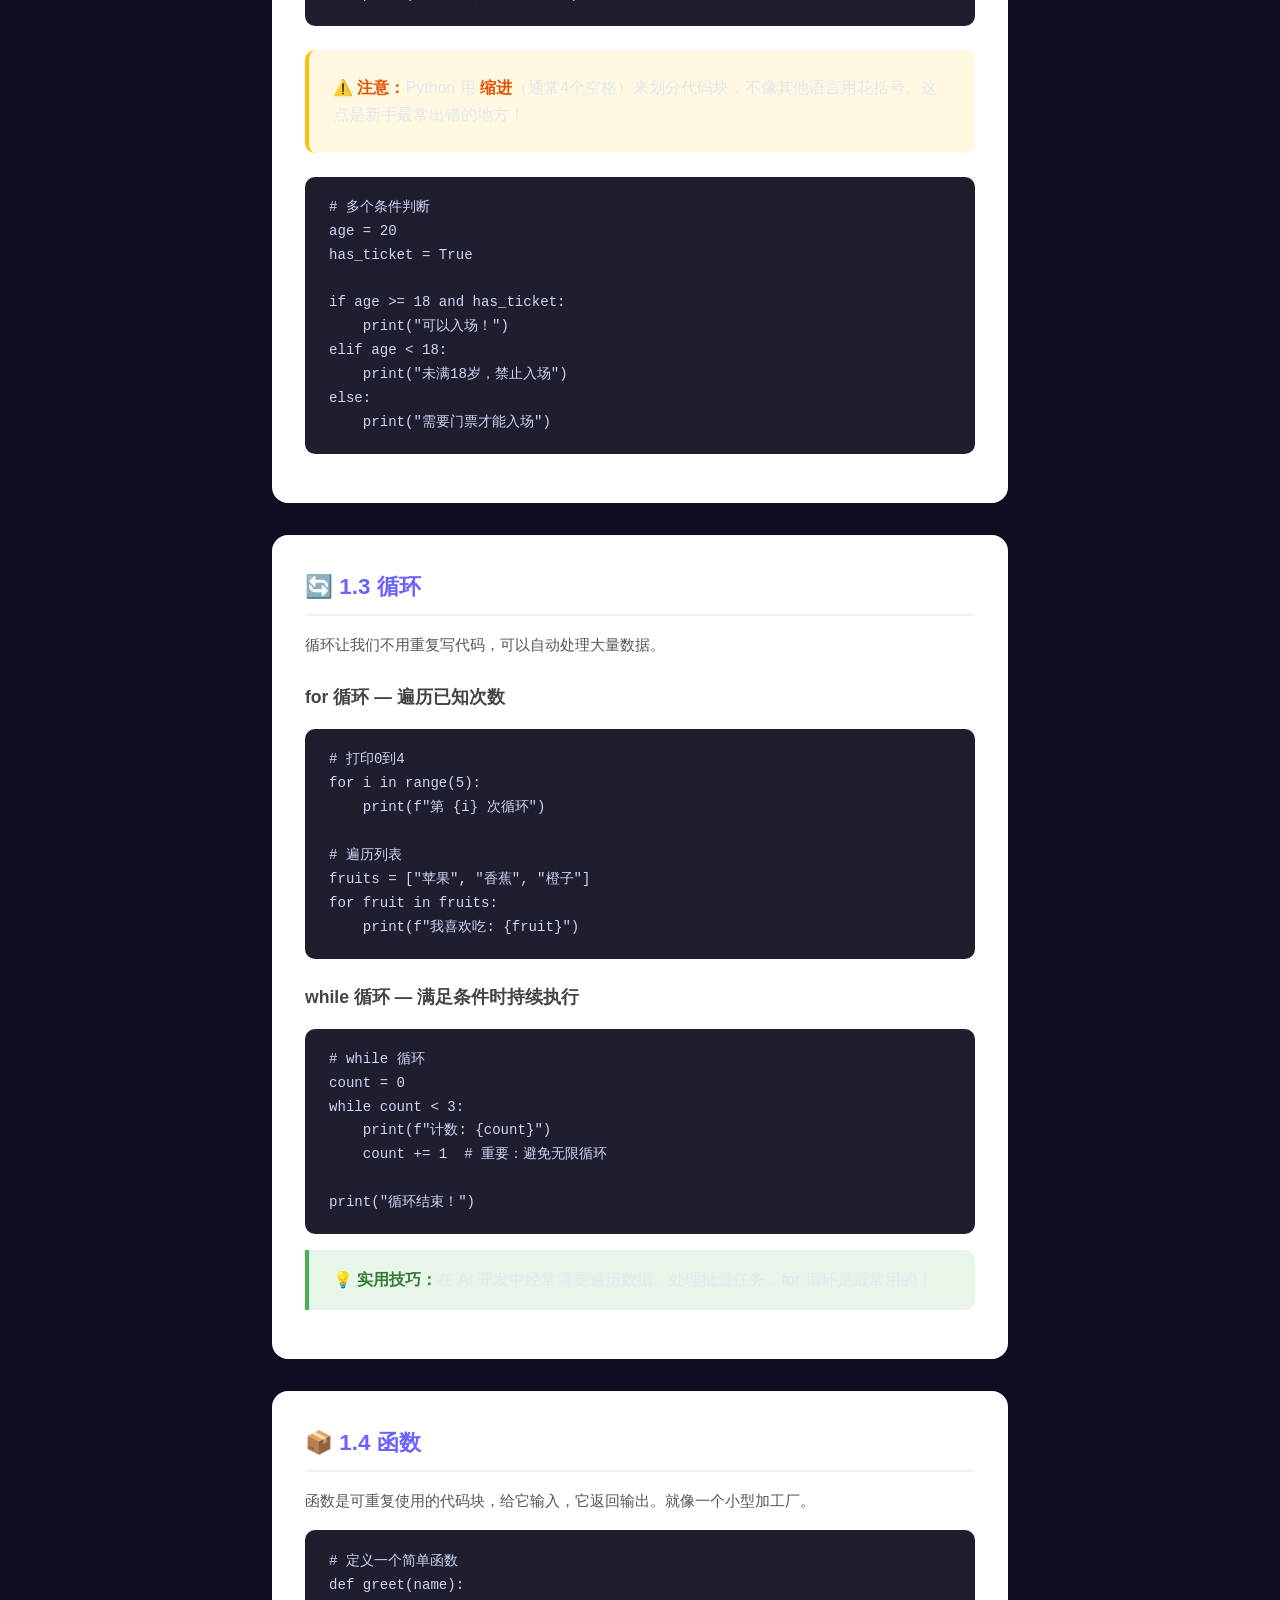
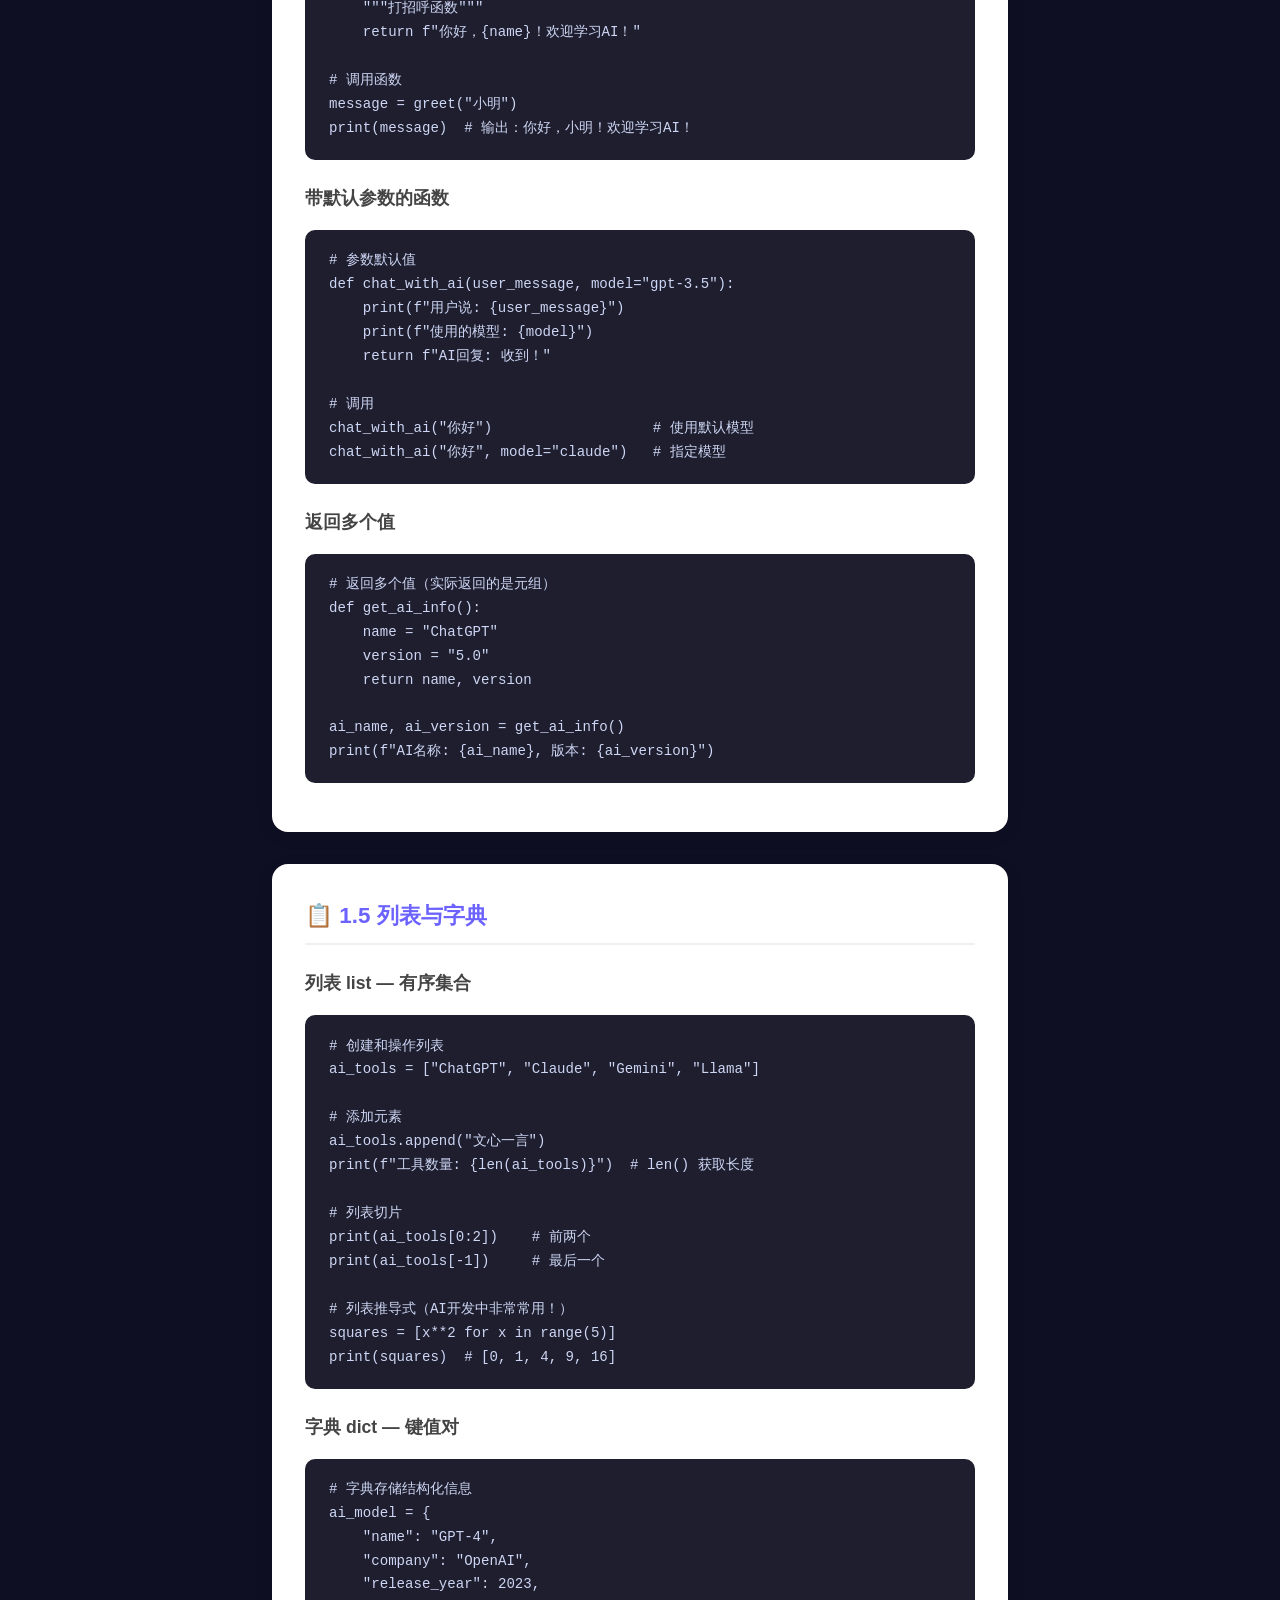
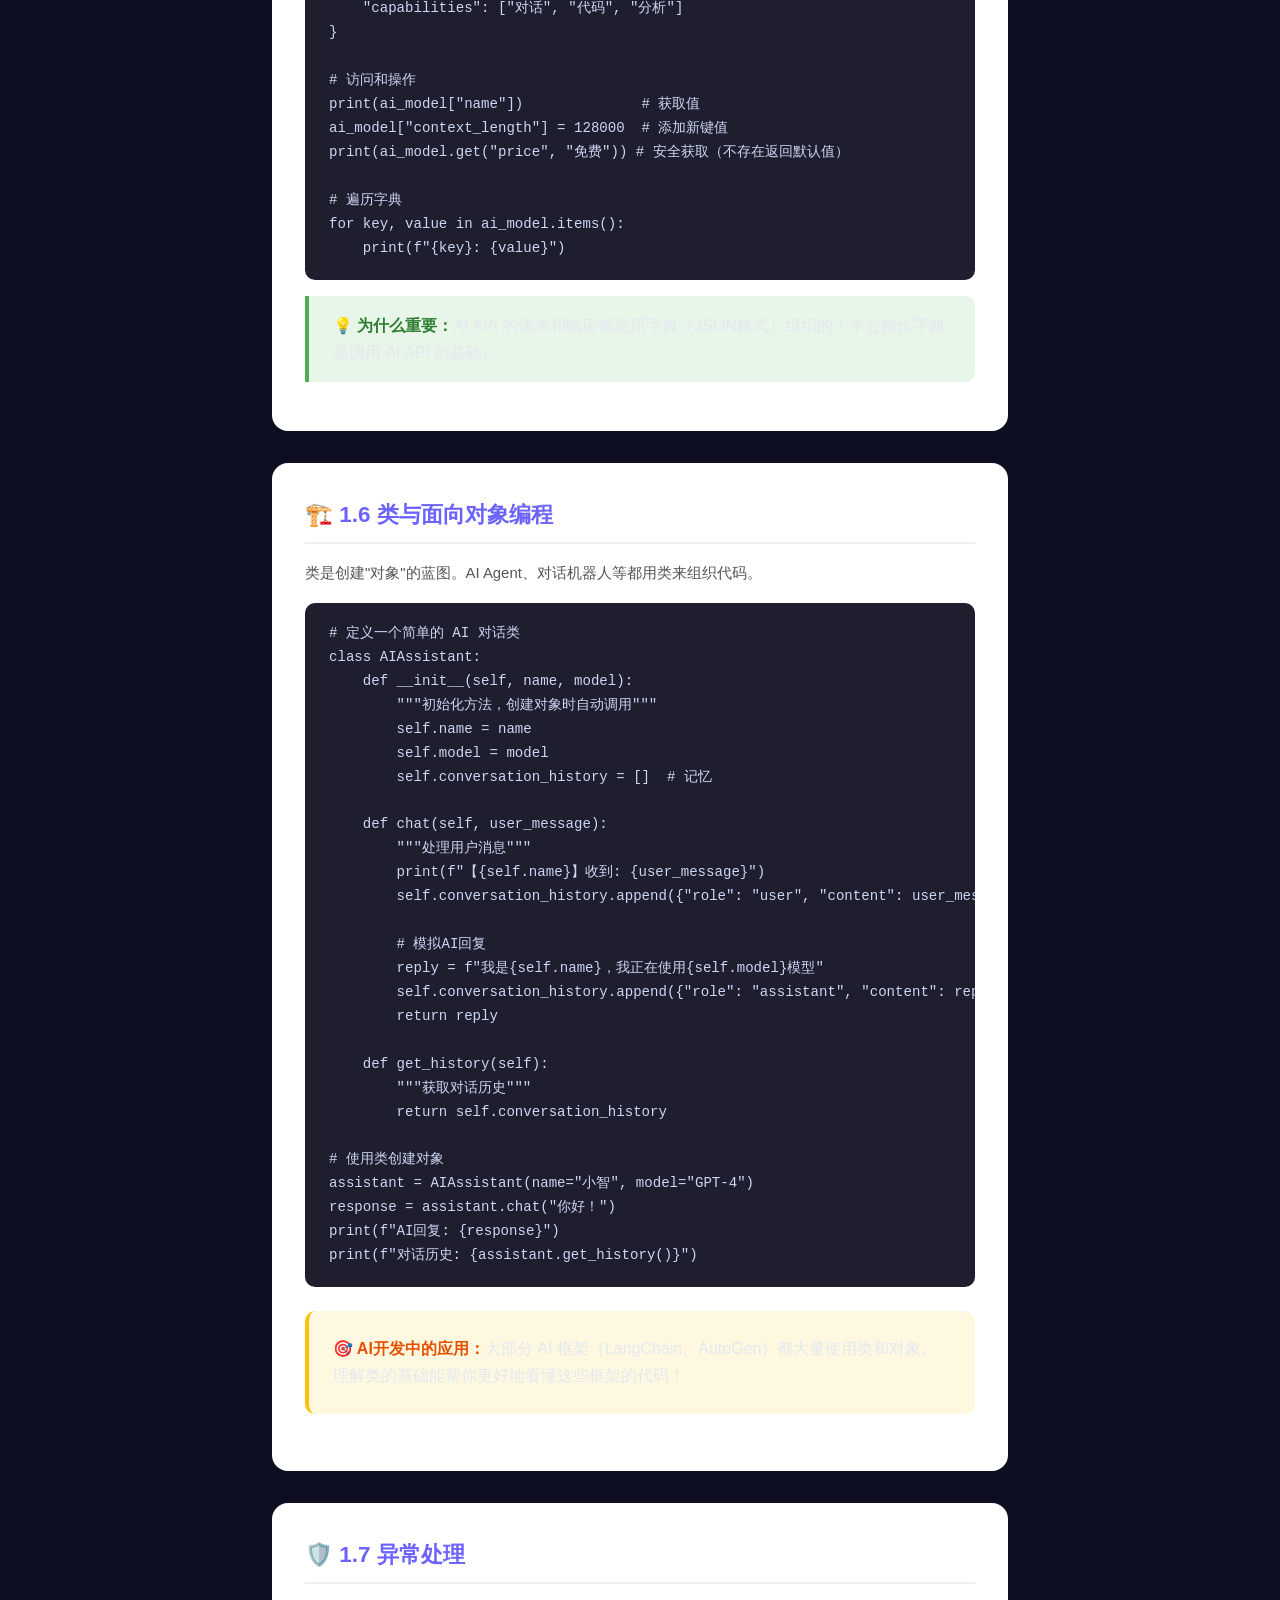
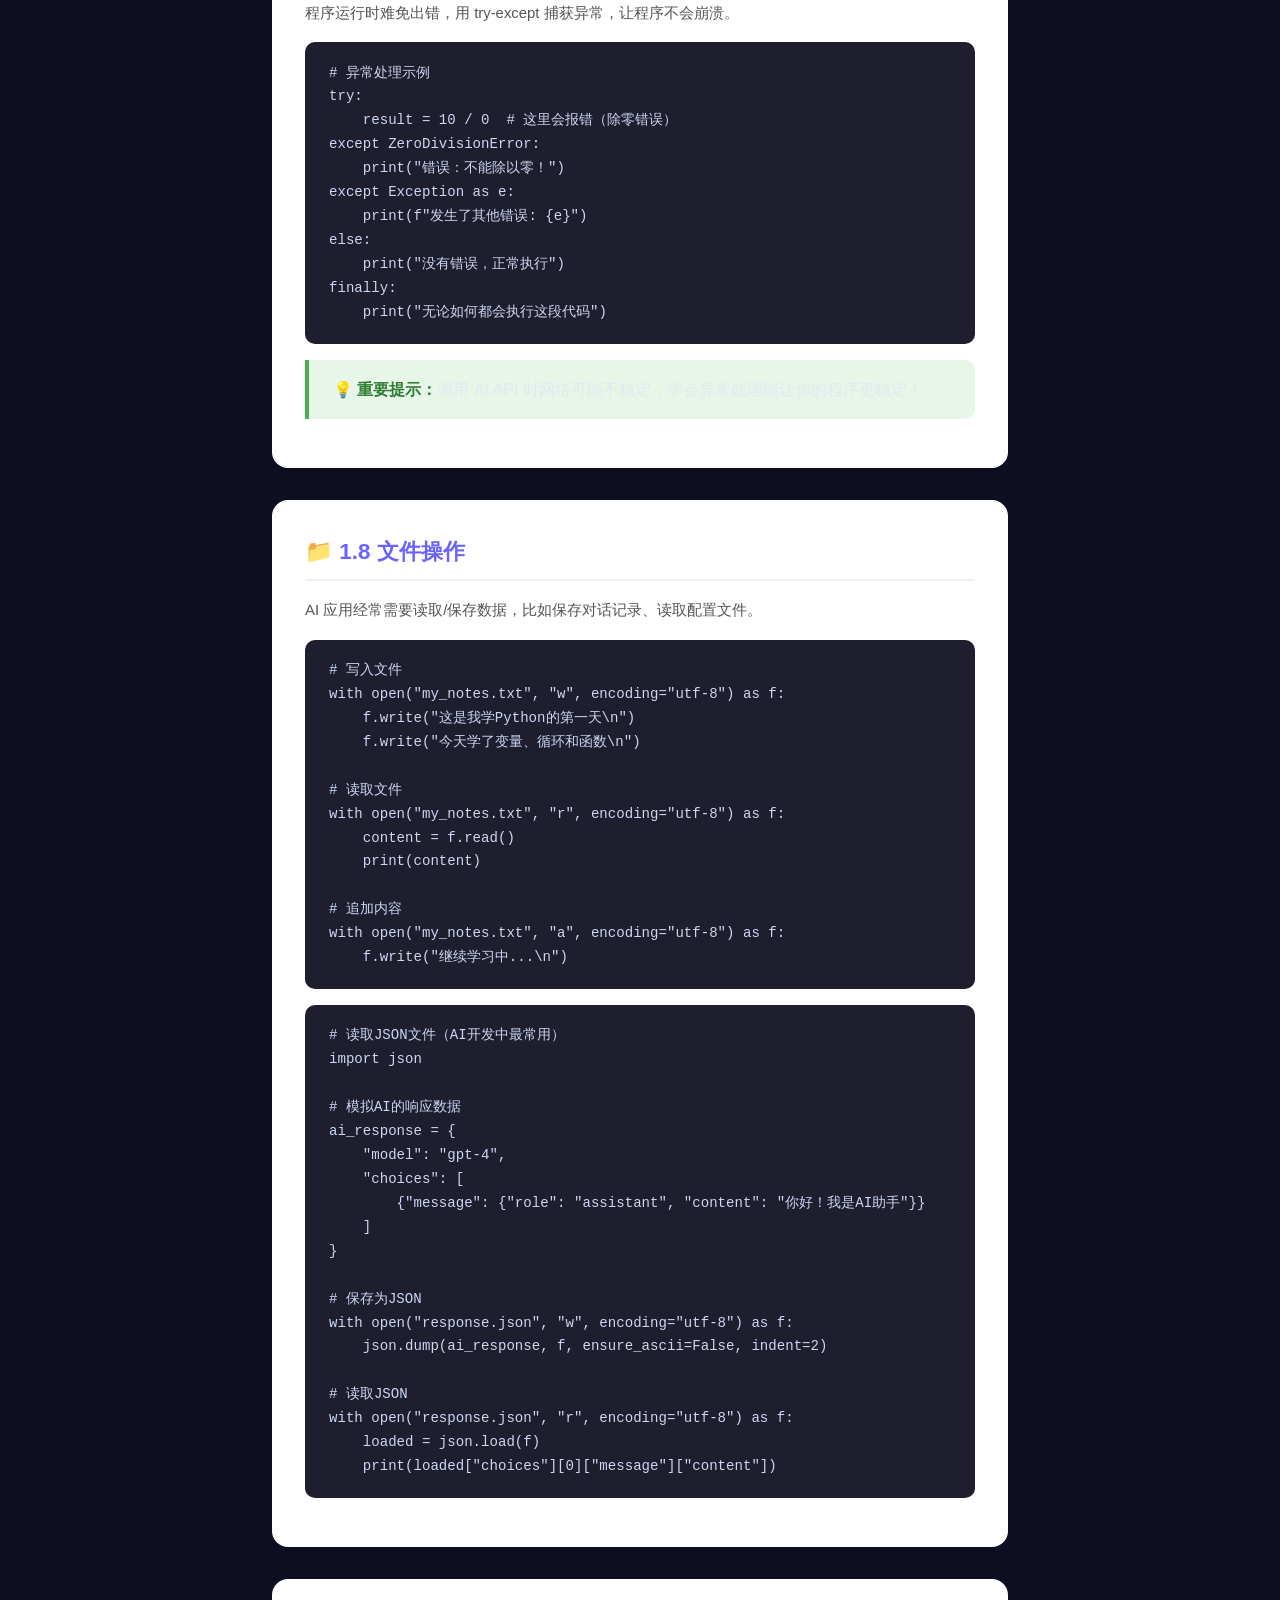
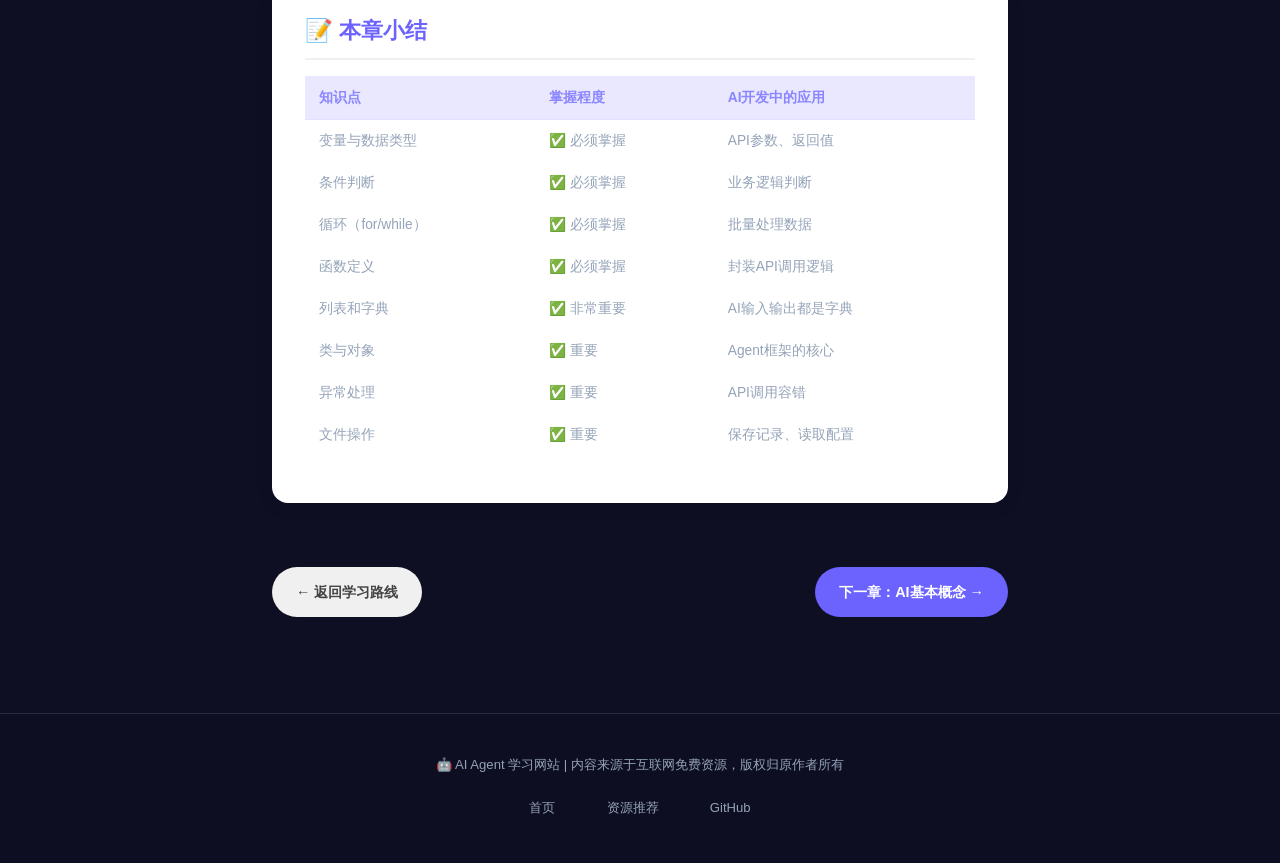
==== commit db0c094a: "Update chapter1.html" ====
--- a/chapter1.html
+++ b/chapter1.html
@@ -1,358 +1,359 @@
-<!DOCTYPE html>
-<html lang="zh-CN">
-<head>
-    <meta charset="UTF-8">
-    <meta name="viewport" content="width=device-width, initial-scale=1.0">
-    <title>第一章：Python基础 - AI Agent 学习网站</title>
-    <link rel="stylesheet" href="css/style.css">
-    <style>
-        .chapter-header { background: linear-gradient(135deg, #6c63ff, #a855f7); color: white; padding: 3rem 2rem; text-align: center; }
-        .chapter-header h1 { font-size: 2.2rem; margin-bottom: 0.5rem; }
-        .chapter-header .chapter-meta { display: flex; justify-content: center; gap: 2rem; margin-top: 1rem; font-size: 0.9rem; opacity: 0.9; }
-        .chapter-content { padding: 4rem 0; max-width: 800px; margin: 0 auto; }
-        .chapter-content .container { max-width: 800px; padding: 0 2rem; }
-        .chapter-section { background: white; border-radius: 16px; padding: 2rem; margin-bottom: 2rem; box-shadow: 0 4px 20px rgba(0,0,0,0.06); }
-        .chapter-section h2 { color: #6c63ff; font-size: 1.4rem; margin-bottom: 1rem; padding-bottom: 0.5rem; border-bottom: 2px solid #f0f0f0; }
-        .chapter-section h3 { color: #444; font-size: 1.1rem; margin: 1.5rem 0 0.8rem; }
-        .chapter-section p { color: #555; line-height: 1.8; margin-bottom: 1rem; }
-        .code-block { background: #1e1e2e; color: #cdd6f4; padding: 1.2rem 1.5rem; border-radius: 10px; font-family: 'Courier New', monospace; font-size: 0.88rem; overflow-x: auto; margin: 1rem 0; line-height: 1.7; white-space: pre; }
-        .highlight { background: #fff8e1; padding: 1.5rem; border-radius: 10px; border-left: 4px solid #ffc107; margin: 1.5rem 0; }
-        .highlight strong { color: #e65100; }
-        .tip-box { background: #e8f5e9; border-left: 4px solid #4caf50; padding: 1rem 1.5rem; border-radius: 0 10px 10px 0; margin: 1rem 0; }
-        .tip-box strong { color: #2e7d32; }
-        .summary-table { width: 100%; border-collapse: collapse; margin: 1rem 0; }
-        .summary-table th { background: #6c63ff; color: white; padding: 0.8rem 1rem; text-align: left; }
-        .summary-table td { padding: 0.7rem 1rem; border-bottom: 1px solid #eee; }
-        .summary-table tr:hover { background: #f5f3ff; }
-        .nav-bottom { display: flex; justify-content: space-between; padding: 2rem 0; gap: 1rem; }
-        .nav-btn { display: inline-block; padding: 0.8rem 1.5rem; border-radius: 50px; text-decoration: none; font-weight: 600; transition: transform 0.2s; font-size: 0.9rem; }
-        .nav-btn:hover { transform: translateY(-2px); }
-        .nav-btn.prev { background: #f0f0f0; color: #444; }
-        .nav-btn.next { background: #6c63ff; color: white; }
-    </style>
-</head>
-<body>
-    <nav class="navbar">
-        <div class="nav-container">
-            <a href="index.html" class="nav-logo">🤖 AI Agent 学习</a>
-            <ul class="nav-links">
-                <li><a href="index.html">首页</a></li>
-                <li><a href="roadmap.html">学习路线</a></li>
-                <li><a href="chapter1.html" class="active">章节内容</a></li>
-                <li><a href="quiz.html">小测验</a></li>
-                <li><a href="demo.html">代码演示</a></li>
-            </ul>
-        </div>
-    </nav>
-
-    <div class="chapter-header">
-        <h1>🐍 第一章：Python 基础</h1>
-        <p>为 AI 开发打好坚实的编程基础</p>
-        <div class="chapter-meta">
-            <span>⏱ 预计学习时间：2周</span>
-            <span>📊 难度：入门</span>
-            <span>✅ 建议：先完成本章再继续</span>
-        </div>
-    </div>
-
-    <section class="chapter-content">
-        <div class="container">
-
-            <!-- 1.1 变量和数据类型 -->
-            <div class="chapter-section">
-                <h2>📌 1.1 变量与数据类型</h2>
-                <p>变量是存储数据的"盒子"，Python 不需要提前声明类型，赋值即创建。</p>
-
-                <h3>基本数据类型</h3>
-                <table class="summary-table">
-                    <tr><th>类型</th><th>示例</th><th>说明</th></tr>
-                    <tr><td><code>int</code></td><td><code>10</code></td><td>整数</td></tr>
-                    <tr><td><code>float</code></td><td><code>3.14</code></td><td>小数</td></tr>
-                    <tr><td><code>str</code></td><td><code>"Hello"</code></td><td>字符串</td></tr>
-                    <tr><td><code>bool</code></td><td><code>True / False</code></td><td>布尔值</td></tr>
-                    <tr><td><code>list</code></td><td><code>[1, 2, 3]</code></td><td>列表（可变）</td></tr>
-                    <tr><td><code>tuple</code></td><td><code>(1, 2, 3)</code></td><td>元组（不可变）</td></tr>
-                    <tr><td><code>dict</code></td><td><code>{"name": "AI"}</code></td><td>字典</td></tr>
-                </table>
-
-                <div class="code-block"># 变量赋值示例
-name = "小明"          # 字符串
-age = 18              # 整数
-height = 1.75         # 浮点数
-is_student = True     # 布尔值
-
-print(f"我叫{name}，今年{age}岁，身高{height}m")</div>
-
-                <div class="tip-box"><strong>💡 提示：</strong>Python 中变量名建议用小写，多个单词用下划线连接，如 <code>user_name</code>、<code>ai_model</code></div>
-            </div>
-
-            <!-- 1.2 条件判断 -->
-            <div class="chapter-section">
-                <h2>🔀 1.2 条件判断</h2>
-                <p>条件判断让程序根据不同情况做出不同反应，是编程的基础逻辑。</p>
-
-                <div class="code-block"># 简单条件判断
-temperature = 30
-
-if temperature > 35:
-    print("太热了！注意防暑")
-elif temperature > 25:
-    print("天气不错，适宜活动")
-else:
-    print("天气有点凉，记得添衣")</div>
-
-                <div class="highlight">
-                    <strong>⚠️ 注意：</strong>Python 用 <strong>缩进</strong>（通常4个空格）来划分代码块，不像其他语言用花括号。这点是新手最常出错的地方！
-                </div>
-
-                <div class="code-block"># 多个条件判断
-age = 20
-has_ticket = True
-
-if age >= 18 and has_ticket:
-    print("可以入场！")
-elif age < 18:
-    print("未满18岁，禁止入场")
-else:
-    print("需要门票才能入场")</div>
-            </div>
-
-            <!-- 1.3 循环 -->
-            <div class="chapter-section">
-                <h2>🔄 1.3 循环</h2>
-                <p>循环让我们不用重复写代码，可以自动处理大量数据。</p>
-
-                <h3>for 循环 — 遍历已知次数</h3>
-                <div class="code-block"># 打印0到4
-for i in range(5):
-    print(f"第 {i} 次循环")
-
-# 遍历列表
-fruits = ["苹果", "香蕉", "橙子"]
-for fruit in fruits:
-    print(f"我喜欢吃: {fruit}")</div>
-
-                <h3>while 循环 — 满足条件时持续执行</h3>
-                <div class="code-block"># while 循环
-count = 0
-while count < 3:
-    print(f"计数: {count}")
-    count += 1  # 重要：避免无限循环
-
-print("循环结束！")</div>
-
-                <div class="tip-box"><strong>💡 实用技巧：</strong>在 AI 开发中经常需要遍历数据、处理批量任务，for 循环是最常用的！</div>
-            </div>
-
-            <!-- 1.4 函数 -->
-            <div class="chapter-section">
-                <h2>📦 1.4 函数</h2>
-                <p>函数是可重复使用的代码块，给它输入，它返回输出。就像一个小型加工厂。</p>
-
-                <div class="code-block"># 定义一个简单函数
-def greet(name):
-    """打招呼函数"""
-    return f"你好，{name}！欢迎学习AI！"
-
-# 调用函数
-message = greet("小明")
-print(message)  # 输出：你好，小明！欢迎学习AI！</div>
-
-                <h3>带默认参数的函数</h3>
-                <div class="code-block"># 参数默认值
-def chat_with_ai(user_message, model="gpt-3.5"):
-    print(f"用户说: {user_message}")
-    print(f"使用的模型: {model}")
-    return f"AI回复: 收到！"
-
-# 调用
-chat_with_ai("你好")                   # 使用默认模型
-chat_with_ai("你好", model="claude")   # 指定模型</div>
-
-                <h3>返回多个值</h3>
-                <div class="code-block"># 返回多个值（实际返回的是元组）
-def get_ai_info():
-    name = "ChatGPT"
-    version = "5.0"
-    return name, version
-
-ai_name, ai_version = get_ai_info()
-print(f"AI名称: {ai_name}, 版本: {ai_version}")</div>
-            </div>
-
-            <!-- 1.5 列表和字典 -->
-            <div class="chapter-section">
-                <h2>📋 1.5 列表与字典</h2>
-
-                <h3>列表 list — 有序集合</h3>
-                <div class="code-block"># 创建和操作列表
-ai_tools = ["ChatGPT", "Claude", "Gemini", "Llama"]
-
-# 添加元素
-ai_tools.append("文心一言")
-print(f"工具数量: {len(ai_tools)}")  # len() 获取长度
-
-# 列表切片
-print(ai_tools[0:2])    # 前两个
-print(ai_tools[-1])     # 最后一个
-
-# 列表推导式（AI开发中非常常用！）
-squares = [x**2 for x in range(5)]
-print(squares)  # [0, 1, 4, 9, 16]</div>
-
-                <h3>字典 dict — 键值对</h3>
-                <div class="code-block"># 字典存储结构化信息
-ai_model = {
-    "name": "GPT-4",
-    "company": "OpenAI",
-    "release_year": 2023,
-    "capabilities": ["对话", "代码", "分析"]
-}
-
-# 访问和操作
-print(ai_model["name"])              # 获取值
-ai_model["context_length"] = 128000  # 添加新键值
-print(ai_model.get("price", "免费")) # 安全获取（不存在返回默认值）
-
-# 遍历字典
-for key, value in ai_model.items():
-    print(f"{key}: {value}")</div>
-
-                <div class="tip-box"><strong>💡 为什么重要：</strong>AI API 的请求和响应都是用字典（JSON格式）组织的！学会操作字典是调用 AI API 的基础。</div>
-            </div>
-
-            <!-- 1.6 类和面向对象 -->
-            <div class="chapter-section">
-                <h2>🏗️ 1.6 类与面向对象编程</h2>
-                <p>类是创建"对象"的蓝图。AI Agent、对话机器人等都用类来组织代码。</p>
-
-                <div class="code-block"># 定义一个简单的 AI 对话类
-class AIAssistant:
-    def __init__(self, name, model):
-        """初始化方法，创建对象时自动调用"""
-        self.name = name
-        self.model = model
-        self.conversation_history = []  # 记忆
-
-    def chat(self, user_message):
-        """处理用户消息"""
-        print(f"【{self.name}】收到: {user_message}")
-        self.conversation_history.append({"role": "user", "content": user_message})
-        
-        # 模拟AI回复
-        reply = f"我是{self.name}，我正在使用{self.model}模型"
-        self.conversation_history.append({"role": "assistant", "content": reply})
-        return reply
-
-    def get_history(self):
-        """获取对话历史"""
-        return self.conversation_history
-
-# 使用类创建对象
-assistant = AIAssistant(name="小智", model="GPT-4")
-response = assistant.chat("你好！")
-print(f"AI回复: {response}")
-print(f"对话历史: {assistant.get_history()}")</div>
-
-                <div class="highlight">
-                    <strong>🎯 AI开发中的应用：</strong>大部分 AI 框架（LangChain、AutoGen）都大量使用类和对象。理解类的基础能帮你更好地看懂这些框架的代码！
-                </div>
-            </div>
-
-            <!-- 1.7 异常处理 -->
-            <div class="chapter-section">
-                <h2>🛡️ 1.7 异常处理</h2>
-                <p>程序运行时难免出错，用 try-except 捕获异常，让程序不会崩溃。</p>
-
-                <div class="code-block"># 异常处理示例
-try:
-    result = 10 / 0  # 这里会报错（除零错误）
-except ZeroDivisionError:
-    print("错误：不能除以零！")
-except Exception as e:
-    print(f"发生了其他错误: {e}")
-else:
-    print("没有错误，正常执行")
-finally:
-    print("无论如何都会执行这段代码")</div>
-
-                <div class="tip-box"><strong>💡 重要提示：</strong>调用 AI API 时网络可能不稳定，学会异常处理能让你的程序更稳定！</div>
-            </div>
-
-            <!-- 1.8 文件操作 -->
-            <div class="chapter-section">
-                <h2>📁 1.8 文件操作</h2>
-                <p>AI 应用经常需要读取/保存数据，比如保存对话记录、读取配置文件。</p>
-
-                <div class="code-block"># 写入文件
-with open("my_notes.txt", "w", encoding="utf-8") as f:
-    f.write("这是我学Python的第一天\n")
-    f.write("今天学了变量、循环和函数\n")
-
-# 读取文件
-with open("my_notes.txt", "r", encoding="utf-8") as f:
-    content = f.read()
-    print(content)
-
-# 追加内容
-with open("my_notes.txt", "a", encoding="utf-8") as f:
-    f.write("继续学习中...\n")</div>
-
-                <div class="code-block"># 读取JSON文件（AI开发中最常用）
-import json
-
-# 模拟AI的响应数据
-ai_response = {
-    "model": "gpt-4",
-    "choices": [
-        {"message": {"role": "assistant", "content": "你好！我是AI助手"}}
-    ]
-}
-
-# 保存为JSON
-with open("response.json", "w", encoding="utf-8") as f:
-    json.dump(ai_response, f, ensure_ascii=False, indent=2)
-
-# 读取JSON
-with open("response.json", "r", encoding="utf-8") as f:
-    loaded = json.load(f)
-    print(loaded["choices"][0]["message"]["content"])</div>
-            </div>
-
-            <!-- 本章小结 -->
-            <div class="chapter-section">
-                <h2>📝 本章小结</h2>
-                <table class="summary-table">
-                    <tr><th>知识点</th><th>掌握程度</th><th>AI开发中的应用</th></tr>
-                    <tr><td>变量与数据类型</td><td>✅ 必须掌握</td><td>API参数、返回值</td></tr>
-                    <tr><td>条件判断</td><td>✅ 必须掌握</td><td>业务逻辑判断</td></tr>
-                    <tr><td>循环（for/while）</td><td>✅ 必须掌握</td><td>批量处理数据</td></tr>
-                    <tr><td>函数定义</td><td>✅ 必须掌握</td><td>封装API调用逻辑</td></tr>
-                    <tr><td>列表和字典</td><td>✅ 非常重要</td><td>AI输入输出都是字典</td></tr>
-                    <tr><td>类与对象</td><td>✅ 重要</td><td>Agent框架的核心</td></tr>
-                    <tr><td>异常处理</td><td>✅ 重要</td><td>API调用容错</td></tr>
-                    <tr><td>文件操作</td><td>✅ 重要</td><td>保存记录、读取配置</td></tr>
-                </table>
-            </div>
-
-            <!-- 导航 -->
-            <div class="nav-bottom">
-                <a href="roadmap.html#module1" class="nav-btn prev">← 返回学习路线</a>
-                <a href="chapter2.html" class="nav-btn next">下一章：AI基本概念 →</a>
-            </div>
-
-        </div>
-    </section>
-
-    <footer class="footer">
-        <div class="container">
-            <p>🤖 AI Agent 学习网站 | 内容来源于互联网免费资源，版权归原作者所有</p>
-            <div class="footer-links">
-                <a href="index.html">首页</a>
-                <a href="resources.html">资源推荐</a>
-                <a href="https://github.com/xkvscl/ai-learning-site" target="_blank">GitHub</a>
-            </div>
-        </div>
-    </footer>
-</body>
-</html>
+<!DOCTYPE html>
+<html lang="zh-CN">
+<head>
+    <meta charset="UTF-8">
+    <meta name="viewport" content="width=device-width, initial-scale=1.0">
+    <title>第一章：Python基础 - AI Agent 学习网站</title>
+    <link rel="stylesheet" href="css/style.css">
+    <style>
+        .chapter-header { background: linear-gradient(135deg, #6c63ff, #a855f7); color: white; padding: 3rem 2rem; text-align: center; }
+        .chapter-header h1 { font-size: 2.2rem; margin-bottom: 0.5rem; }
+        .chapter-header .chapter-meta { display: flex; justify-content: center; gap: 2rem; margin-top: 1rem; font-size: 0.9rem; opacity: 0.9; }
+        .chapter-content { padding: 4rem 0; max-width: 800px; margin: 0 auto; }
+        .chapter-content .container { max-width: 800px; padding: 0 2rem; }
+        .chapter-section { background: white; border-radius: 16px; padding: 2rem; margin-bottom: 2rem; box-shadow: 0 4px 20px rgba(0,0,0,0.06); }
+        .chapter-section h2 { color: #6c63ff; font-size: 1.4rem; margin-bottom: 1rem; padding-bottom: 0.5rem; border-bottom: 2px solid #f0f0f0; }
+        .chapter-section h3 { color: #444; font-size: 1.1rem; margin: 1.5rem 0 0.8rem; }
+        .chapter-section p { color: #555; line-height: 1.8; margin-bottom: 1rem; }
+        .code-block { background: #1e1e2e; color: #cdd6f4; padding: 1.2rem 1.5rem; border-radius: 10px; font-family: 'Courier New', monospace; font-size: 0.88rem; overflow-x: auto; margin: 1rem 0; line-height: 1.7; white-space: pre; }
+        .highlight { background: #fff8e1; padding: 1.5rem; border-radius: 10px; border-left: 4px solid #ffc107; margin: 1.5rem 0; }
+        .highlight strong { color: #e65100; }
+        .tip-box { background: #e8f5e9; border-left: 4px solid #4caf50; padding: 1rem 1.5rem; border-radius: 0 10px 10px 0; margin: 1rem 0; }
+        .tip-box strong { color: #2e7d32; }
+        .summary-table { width: 100%; border-collapse: collapse; margin: 1rem 0; }
+        .summary-table th { background: #6c63ff; color: white; padding: 0.8rem 1rem; text-align: left; }
+        .summary-table td { padding: 0.7rem 1rem; border-bottom: 1px solid #eee; }
+        .summary-table tr:hover { background: #f5f3ff; }
+        .nav-bottom { display: flex; justify-content: space-between; padding: 2rem 0; gap: 1rem; }
+        .nav-btn { display: inline-block; padding: 0.8rem 1.5rem; border-radius: 50px; text-decoration: none; font-weight: 600; transition: transform 0.2s; font-size: 0.9rem; }
+        .nav-btn:hover { transform: translateY(-2px); }
+        .nav-btn.prev { background: #f0f0f0; color: #444; }
+        .nav-btn.next { background: #6c63ff; color: white; }
+    </style>
+</head>
+<body>
+    <nav class="navbar">
+        <div class="nav-container">
+            <a href="index.html" class="nav-logo">🤖 AI Agent 学习</a>
+            <ul class="nav-links">
+                <li><a href="index.html">首页</a></li>
+                <li><a href="roadmap.html">学习路线</a></li>
+                <li><a href="chapter1.html" class="active">章节内容</a></li>
+                <li><a href="quiz.html">小测验</a></li>
+                <li><a href="faq.html">常见问题</a></li>
+                <li><a href="demo.html">代码演示</a></li>
+            </ul>
+        </div>
+    </nav>
+
+    <div class="chapter-header">
+        <h1>🐍 第一章：Python 基础</h1>
+        <p>为 AI 开发打好坚实的编程基础</p>
+        <div class="chapter-meta">
+            <span>⏱ 预计学习时间：2周</span>
+            <span>📊 难度：入门</span>
+            <span>✅ 建议：先完成本章再继续</span>
+        </div>
+    </div>
+
+    <section class="chapter-content">
+        <div class="container">
+
+            <!-- 1.1 变量和数据类型 -->
+            <div class="chapter-section">
+                <h2>📌 1.1 变量与数据类型</h2>
+                <p>变量是存储数据的"盒子"，Python 不需要提前声明类型，赋值即创建。</p>
+
+                <h3>基本数据类型</h3>
+                <table class="summary-table">
+                    <tr><th>类型</th><th>示例</th><th>说明</th></tr>
+                    <tr><td><code>int</code></td><td><code>10</code></td><td>整数</td></tr>
+                    <tr><td><code>float</code></td><td><code>3.14</code></td><td>小数</td></tr>
+                    <tr><td><code>str</code></td><td><code>"Hello"</code></td><td>字符串</td></tr>
+                    <tr><td><code>bool</code></td><td><code>True / False</code></td><td>布尔值</td></tr>
+                    <tr><td><code>list</code></td><td><code>[1, 2, 3]</code></td><td>列表（可变）</td></tr>
+                    <tr><td><code>tuple</code></td><td><code>(1, 2, 3)</code></td><td>元组（不可变）</td></tr>
+                    <tr><td><code>dict</code></td><td><code>{"name": "AI"}</code></td><td>字典</td></tr>
+                </table>
+
+                <div class="code-block"># 变量赋值示例
+name = "小明"          # 字符串
+age = 18              # 整数
+height = 1.75         # 浮点数
+is_student = True     # 布尔值
+
+print(f"我叫{name}，今年{age}岁，身高{height}m")</div>
+
+                <div class="tip-box"><strong>💡 提示：</strong>Python 中变量名建议用小写，多个单词用下划线连接，如 <code>user_name</code>、<code>ai_model</code></div>
+            </div>
+
+            <!-- 1.2 条件判断 -->
+            <div class="chapter-section">
+                <h2>🔀 1.2 条件判断</h2>
+                <p>条件判断让程序根据不同情况做出不同反应，是编程的基础逻辑。</p>
+
+                <div class="code-block"># 简单条件判断
+temperature = 30
+
+if temperature > 35:
+    print("太热了！注意防暑")
+elif temperature > 25:
+    print("天气不错，适宜活动")
+else:
+    print("天气有点凉，记得添衣")</div>
+
+                <div class="highlight">
+                    <strong>⚠️ 注意：</strong>Python 用 <strong>缩进</strong>（通常4个空格）来划分代码块，不像其他语言用花括号。这点是新手最常出错的地方！
+                </div>
+
+                <div class="code-block"># 多个条件判断
+age = 20
+has_ticket = True
+
+if age >= 18 and has_ticket:
+    print("可以入场！")
+elif age < 18:
+    print("未满18岁，禁止入场")
+else:
+    print("需要门票才能入场")</div>
+            </div>
+
+            <!-- 1.3 循环 -->
+            <div class="chapter-section">
+                <h2>🔄 1.3 循环</h2>
+                <p>循环让我们不用重复写代码，可以自动处理大量数据。</p>
+
+                <h3>for 循环 — 遍历已知次数</h3>
+                <div class="code-block"># 打印0到4
+for i in range(5):
+    print(f"第 {i} 次循环")
+
+# 遍历列表
+fruits = ["苹果", "香蕉", "橙子"]
+for fruit in fruits:
+    print(f"我喜欢吃: {fruit}")</div>
+
+                <h3>while 循环 — 满足条件时持续执行</h3>
+                <div class="code-block"># while 循环
+count = 0
+while count < 3:
+    print(f"计数: {count}")
+    count += 1  # 重要：避免无限循环
+
+print("循环结束！")</div>
+
+                <div class="tip-box"><strong>💡 实用技巧：</strong>在 AI 开发中经常需要遍历数据、处理批量任务，for 循环是最常用的！</div>
+            </div>
+
+            <!-- 1.4 函数 -->
+            <div class="chapter-section">
+                <h2>📦 1.4 函数</h2>
+                <p>函数是可重复使用的代码块，给它输入，它返回输出。就像一个小型加工厂。</p>
+
+                <div class="code-block"># 定义一个简单函数
+def greet(name):
+    """打招呼函数"""
+    return f"你好，{name}！欢迎学习AI！"
+
+# 调用函数
+message = greet("小明")
+print(message)  # 输出：你好，小明！欢迎学习AI！</div>
+
+                <h3>带默认参数的函数</h3>
+                <div class="code-block"># 参数默认值
+def chat_with_ai(user_message, model="gpt-3.5"):
+    print(f"用户说: {user_message}")
+    print(f"使用的模型: {model}")
+    return f"AI回复: 收到！"
+
+# 调用
+chat_with_ai("你好")                   # 使用默认模型
+chat_with_ai("你好", model="claude")   # 指定模型</div>
+
+                <h3>返回多个值</h3>
+                <div class="code-block"># 返回多个值（实际返回的是元组）
+def get_ai_info():
+    name = "ChatGPT"
+    version = "5.0"
+    return name, version
+
+ai_name, ai_version = get_ai_info()
+print(f"AI名称: {ai_name}, 版本: {ai_version}")</div>
+            </div>
+
+            <!-- 1.5 列表和字典 -->
+            <div class="chapter-section">
+                <h2>📋 1.5 列表与字典</h2>
+
+                <h3>列表 list — 有序集合</h3>
+                <div class="code-block"># 创建和操作列表
+ai_tools = ["ChatGPT", "Claude", "Gemini", "Llama"]
+
+# 添加元素
+ai_tools.append("文心一言")
+print(f"工具数量: {len(ai_tools)}")  # len() 获取长度
+
+# 列表切片
+print(ai_tools[0:2])    # 前两个
+print(ai_tools[-1])     # 最后一个
+
+# 列表推导式（AI开发中非常常用！）
+squares = [x**2 for x in range(5)]
+print(squares)  # [0, 1, 4, 9, 16]</div>
+
+                <h3>字典 dict — 键值对</h3>
+                <div class="code-block"># 字典存储结构化信息
+ai_model = {
+    "name": "GPT-4",
+    "company": "OpenAI",
+    "release_year": 2023,
+    "capabilities": ["对话", "代码", "分析"]
+}
+
+# 访问和操作
+print(ai_model["name"])              # 获取值
+ai_model["context_length"] = 128000  # 添加新键值
+print(ai_model.get("price", "免费")) # 安全获取（不存在返回默认值）
+
+# 遍历字典
+for key, value in ai_model.items():
+    print(f"{key}: {value}")</div>
+
+                <div class="tip-box"><strong>💡 为什么重要：</strong>AI API 的请求和响应都是用字典（JSON格式）组织的！学会操作字典是调用 AI API 的基础。</div>
+            </div>
+
+            <!-- 1.6 类和面向对象 -->
+            <div class="chapter-section">
+                <h2>🏗️ 1.6 类与面向对象编程</h2>
+                <p>类是创建"对象"的蓝图。AI Agent、对话机器人等都用类来组织代码。</p>
+
+                <div class="code-block"># 定义一个简单的 AI 对话类
+class AIAssistant:
+    def __init__(self, name, model):
+        """初始化方法，创建对象时自动调用"""
+        self.name = name
+        self.model = model
+        self.conversation_history = []  # 记忆
+
+    def chat(self, user_message):
+        """处理用户消息"""
+        print(f"【{self.name}】收到: {user_message}")
+        self.conversation_history.append({"role": "user", "content": user_message})
+        
+        # 模拟AI回复
+        reply = f"我是{self.name}，我正在使用{self.model}模型"
+        self.conversation_history.append({"role": "assistant", "content": reply})
+        return reply
+
+    def get_history(self):
+        """获取对话历史"""
+        return self.conversation_history
+
+# 使用类创建对象
+assistant = AIAssistant(name="小智", model="GPT-4")
+response = assistant.chat("你好！")
+print(f"AI回复: {response}")
+print(f"对话历史: {assistant.get_history()}")</div>
+
+                <div class="highlight">
+                    <strong>🎯 AI开发中的应用：</strong>大部分 AI 框架（LangChain、AutoGen）都大量使用类和对象。理解类的基础能帮你更好地看懂这些框架的代码！
+                </div>
+            </div>
+
+            <!-- 1.7 异常处理 -->
+            <div class="chapter-section">
+                <h2>🛡️ 1.7 异常处理</h2>
+                <p>程序运行时难免出错，用 try-except 捕获异常，让程序不会崩溃。</p>
+
+                <div class="code-block"># 异常处理示例
+try:
+    result = 10 / 0  # 这里会报错（除零错误）
+except ZeroDivisionError:
+    print("错误：不能除以零！")
+except Exception as e:
+    print(f"发生了其他错误: {e}")
+else:
+    print("没有错误，正常执行")
+finally:
+    print("无论如何都会执行这段代码")</div>
+
+                <div class="tip-box"><strong>💡 重要提示：</strong>调用 AI API 时网络可能不稳定，学会异常处理能让你的程序更稳定！</div>
+            </div>
+
+            <!-- 1.8 文件操作 -->
+            <div class="chapter-section">
+                <h2>📁 1.8 文件操作</h2>
+                <p>AI 应用经常需要读取/保存数据，比如保存对话记录、读取配置文件。</p>
+
+                <div class="code-block"># 写入文件
+with open("my_notes.txt", "w", encoding="utf-8") as f:
+    f.write("这是我学Python的第一天\n")
+    f.write("今天学了变量、循环和函数\n")
+
+# 读取文件
+with open("my_notes.txt", "r", encoding="utf-8") as f:
+    content = f.read()
+    print(content)
+
+# 追加内容
+with open("my_notes.txt", "a", encoding="utf-8") as f:
+    f.write("继续学习中...\n")</div>
+
+                <div class="code-block"># 读取JSON文件（AI开发中最常用）
+import json
+
+# 模拟AI的响应数据
+ai_response = {
+    "model": "gpt-4",
+    "choices": [
+        {"message": {"role": "assistant", "content": "你好！我是AI助手"}}
+    ]
+}
+
+# 保存为JSON
+with open("response.json", "w", encoding="utf-8") as f:
+    json.dump(ai_response, f, ensure_ascii=False, indent=2)
+
+# 读取JSON
+with open("response.json", "r", encoding="utf-8") as f:
+    loaded = json.load(f)
+    print(loaded["choices"][0]["message"]["content"])</div>
+            </div>
+
+            <!-- 本章小结 -->
+            <div class="chapter-section">
+                <h2>📝 本章小结</h2>
+                <table class="summary-table">
+                    <tr><th>知识点</th><th>掌握程度</th><th>AI开发中的应用</th></tr>
+                    <tr><td>变量与数据类型</td><td>✅ 必须掌握</td><td>API参数、返回值</td></tr>
+                    <tr><td>条件判断</td><td>✅ 必须掌握</td><td>业务逻辑判断</td></tr>
+                    <tr><td>循环（for/while）</td><td>✅ 必须掌握</td><td>批量处理数据</td></tr>
+                    <tr><td>函数定义</td><td>✅ 必须掌握</td><td>封装API调用逻辑</td></tr>
+                    <tr><td>列表和字典</td><td>✅ 非常重要</td><td>AI输入输出都是字典</td></tr>
+                    <tr><td>类与对象</td><td>✅ 重要</td><td>Agent框架的核心</td></tr>
+                    <tr><td>异常处理</td><td>✅ 重要</td><td>API调用容错</td></tr>
+                    <tr><td>文件操作</td><td>✅ 重要</td><td>保存记录、读取配置</td></tr>
+                </table>
+            </div>
+
+            <!-- 导航 -->
+            <div class="nav-bottom">
+                <a href="roadmap.html#module1" class="nav-btn prev">← 返回学习路线</a>
+                <a href="chapter2.html" class="nav-btn next">下一章：AI基本概念 →</a>
+            </div>
+
+        </div>
+    </section>
+
+    <footer class="footer">
+        <div class="container">
+            <p>🤖 AI Agent 学习网站 | 内容来源于互联网免费资源，版权归原作者所有</p>
+            <div class="footer-links">
+                <a href="index.html">首页</a>
+                <a href="resources.html">资源推荐</a>
+                <a href="https://github.com/xkvscl/ai-learning-site" target="_blank">GitHub</a>
+            </div>
+        </div>
+    </footer>
+</body>
+</html>
--- a/css/style.css
+++ b/css/style.css
@@ -1,363 +1,676 @@
-/* ===== 全局样式 ===== */
+/* ================================================
+   AI Agent 学习网站 - 现代科技风格 CSS v2
+   深色主题 + 毛玻璃 + 渐变 + 动画
+   ================================================ */
+
+/* ===== 全局 ===== */
 * { margin: 0; padding: 0; box-sizing: border-box; }
 
 :root {
     --primary: #6c63ff;
-    --secondary: #ff6584;
-    --dark: #2d2d2d;
-    --light: #f8f9ff;
-    --text: #444;
-    --border: #e0e0e0;
-    --beginner: #4caf50;
-    --intermediate: #ff9800;
-    --advanced: #f44336;
+    --primary-dark: #5a52d5;
+    --primary-light: #8b85ff;
+    --secondary: #a855f7;
+    --accent: #f472b6;
+    --success: #10b981;
+    --warning: #f59e0b;
+    --danger: #ef4444;
+    --dark: #0f0f23;
+    --dark-2: #1a1a2e;
+    --dark-3: #16213e;
+    --light: #f8faff;
+    --text: #e2e8f0;
+    --text-muted: #94a3b8;
+    --text-dark: #1e293b;
+    --text-muted-dark: #64748b;
+    --glass-bg: rgba(255,255,255,0.07);
+    --glass-border: rgba(255,255,255,0.12);
+    --shadow: 0 8px 32px rgba(108,99,255,0.15);
+    --shadow-lg: 0 20px 60px rgba(0,0,0,0.3);
+    --radius: 20px;
+    --radius-sm: 12px;
+    --transition: all 0.3s cubic-bezier(0.4, 0, 0.2, 1);
 }
 
 body {
-    font-family: -apple-system, BlinkMacSystemFont, 'Segoe UI', 'PingFang SC', 'Microsoft YaHei', sans-serif;
+    font-family: 'Inter', 'PingFang SC', 'Microsoft YaHei', -apple-system, BlinkMacSystemFont, sans-serif;
+    background: var(--dark);
     color: var(--text);
-    background: var(--light);
     line-height: 1.7;
-}
-
-.container { max-width: 1100px; margin: 0 auto; padding: 0 2rem; }
+    overflow-x: hidden;
+}
+
+a { text-decoration: none; transition: var(--transition); }
+ul { list-style: none; }
+.container { max-width: 1150px; margin: 0 auto; padding: 0 2rem; }
+
+/* 背景光晕 */
+body::before {
+    content: '';
+    position: fixed;
+    top: -50%; left: -50%;
+    width: 200%; height: 200%;
+    background:
+        radial-gradient(ellipse at 20% 20%, rgba(108,99,255,0.12) 0%, transparent 50%),
+        radial-gradient(ellipse at 80% 80%, rgba(168,85,247,0.10) 0%, transparent 50%),
+        radial-gradient(ellipse at 50% 50%, rgba(244,114,182,0.05) 0%, transparent 50%);
+    z-index: -1;
+    pointer-events: none;
+}
+
+/* 滚动条 */
+::-webkit-scrollbar { width: 7px; }
+::-webkit-scrollbar-track { background: var(--dark-2); }
+::-webkit-scrollbar-thumb { background: var(--primary); border-radius: 4px; }
 
 /* ===== 导航栏 ===== */
 .navbar {
-    background: white;
-    box-shadow: 0 2px 20px rgba(0,0,0,0.08);
-    position: sticky;
-    top: 0;
-    z-index: 100;
-}
+    position: fixed; top: 0; left: 0; right: 0; z-index: 1000;
+    backdrop-filter: blur(20px);
+    -webkit-backdrop-filter: blur(20px);
+    background: rgba(15,15,35,0.88);
+    border-bottom: 1px solid var(--glass-border);
+}
+
 .nav-container {
-    max-width: 1100px;
-    margin: 0 auto;
-    padding: 0 2rem;
-    display: flex;
-    align-items: center;
-    justify-content: space-between;
-    height: 64px;
-}
+    max-width: 1150px; margin: 0 auto; padding: 0 2rem;
+    display: flex; align-items: center; justify-content: space-between; height: 66px;
+}
+
 .nav-logo {
-    font-size: 1.3rem;
-    font-weight: 700;
-    color: var(--primary);
-    text-decoration: none;
-}
-.nav-links {
-    display: flex;
-    list-style: none;
-    gap: 2rem;
-}
+    font-size: 1.2rem; font-weight: 800;
+    background: linear-gradient(135deg, var(--primary), var(--accent));
+    -webkit-background-clip: text; -webkit-text-fill-color: transparent;
+    background-clip: text;
+    letter-spacing: -0.3px;
+}
+
+.nav-links { display: flex; gap: 0.2rem; }
+
 .nav-links a {
-    text-decoration: none;
-    color: var(--text);
-    font-weight: 500;
-    transition: color 0.2s;
-    padding-bottom: 4px;
-}
-.nav-links a:hover, .nav-links a.active {
-    color: var(--primary);
-    border-bottom: 2px solid var(--primary);
-}
-
-/* ===== 英雄区 ===== */
+    color: var(--text-muted); font-size: 0.88rem; font-weight: 500;
+    padding: 0.45rem 0.9rem; border-radius: var(--radius-sm);
+    transition: var(--transition);
+}
+
+.nav-links a:hover { color: var(--text); background: var(--glass-bg); }
+
+.nav-links a.active {
+    color: white;
+    background: linear-gradient(135deg, var(--primary), var(--secondary));
+    box-shadow: 0 4px 15px rgba(108,99,255,0.4);
+}
+
+/* ===== Hero ===== */
 .hero {
-    background: linear-gradient(135deg, #6c63ff 0%, #a855f7 50%, #ec4899 100%);
+    min-height: 100vh;
+    display: flex; align-items: center;
+    padding: 8rem 2rem 5rem;
+    position: relative; overflow: hidden;
+}
+
+.hero::before {
+    content: '';
+    position: absolute;
+    top: 15%; left: 50%; transform: translateX(-50%);
+    width: 650px; height: 650px;
+    background: radial-gradient(circle, rgba(108,99,255,0.18) 0%, transparent 70%);
+    pointer-events: none;
+}
+
+.hero-inner {
+    max-width: 1150px; margin: 0 auto;
+    display: grid; grid-template-columns: 1fr 1fr;
+    gap: 4rem; align-items: center; width: 100%;
+}
+
+.hero-badge {
+    display: inline-flex; align-items: center; gap: 0.5rem;
+    background: rgba(108,99,255,0.15);
+    border: 1px solid rgba(108,99,255,0.3);
+    color: var(--primary-light);
+    padding: 0.35rem 1rem; border-radius: 50px;
+    font-size: 0.8rem; font-weight: 700;
+    margin-bottom: 1.5rem;
+    letter-spacing: 0.5px;
+}
+
+.hero h1 {
+    font-size: 3rem; font-weight: 900; line-height: 1.2;
+    margin-bottom: 1.5rem;
+    background: linear-gradient(135deg, #fff 30%, #c4b5fd 100%);
+    -webkit-background-clip: text; -webkit-text-fill-color: transparent;
+    background-clip: text;
+}
+
+.hero h1 span {
+    background: linear-gradient(135deg, var(--primary), var(--accent));
+    -webkit-background-clip: text; background-clip: text;
+}
+
+.hero p {
+    font-size: 1.1rem; color: var(--text-muted);
+    margin-bottom: 2rem; max-width: 500px;
+}
+
+.hero-tags { display: flex; flex-wrap: wrap; gap: 0.5rem; margin-bottom: 2.5rem; }
+
+.hero-tag {
+    padding: 0.3rem 0.9rem; border-radius: 50px;
+    font-size: 0.78rem; font-weight: 600;
+    border: 1px solid var(--glass-border);
+    background: var(--glass-bg);
+    color: var(--text-muted);
+}
+
+.cta-btn {
+    display: inline-flex; align-items: center; gap: 0.5rem;
+    padding: 0.95rem 2.5rem; border-radius: 50px;
+    font-weight: 700; font-size: 1.05rem;
+    background: linear-gradient(135deg, var(--primary), var(--secondary));
     color: white;
-    padding: 5rem 2rem;
-    display: flex;
-    align-items: center;
-    justify-content: center;
-    gap: 4rem;
-    min-height: 500px;
-}
-.hero-content { max-width: 560px; }
-.hero-content h1 { font-size: 2.5rem; margin-bottom: 1rem; line-height: 1.3; }
-.hero-content p { font-size: 1.2rem; opacity: 0.9; margin-bottom: 1.5rem; }
-.hero-badges { display: flex; flex-wrap: wrap; gap: 0.5rem; margin-bottom: 2rem; }
-.badge {
-    background: rgba(255,255,255,0.2);
-    padding: 0.3rem 0.8rem;
-    border-radius: 20px;
-    font-size: 0.85rem;
+    box-shadow: 0 8px 30px rgba(108,99,255,0.4);
+    transition: var(--transition); cursor: pointer; border: none;
+}
+
+.cta-btn:hover {
+    transform: translateY(-3px);
+    box-shadow: 0 15px 45px rgba(108,99,255,0.5);
+}
+
+/* Agent 轨道动画 */
+.hero-visual { display: flex; justify-content: center; align-items: center; }
+
+.agent-orbit { position: relative; width: 360px; height: 360px; }
+
+.agent-core {
+    position: absolute; top: 50%; left: 50%; transform: translate(-50%, -50%);
+    width: 130px; height: 130px;
+    background: linear-gradient(135deg, var(--primary), var(--secondary));
+    border-radius: 50%;
+    display: flex; flex-direction: column; align-items: center; justify-content: center;
+    font-size: 2.8rem;
+    box-shadow: 0 0 60px rgba(108,99,255,0.5), 0 0 120px rgba(108,99,255,0.2);
+    animation: pulse-glow 3s ease-in-out infinite; z-index: 2;
+}
+
+.agent-core-label {
+    font-size: 0.65rem; font-weight: 700; color: white;
+    margin-top: 0.3rem; letter-spacing: 1px;
+}
+
+.orbit-ring {
+    position: absolute; top: 50%; left: 50%; transform: translate(-50%, -50%);
+    border: 1px dashed rgba(108,99,255,0.18); border-radius: 50%;
+    animation: spin 20s linear infinite;
+}
+
+.orbit-ring:nth-child(2) { width: 210px; height: 210px; }
+.orbit-ring:nth-child(3) { width: 290px; height: 290px; animation-direction: reverse; animation-duration: 30s; }
+.orbit-ring:nth-child(4) { width: 360px; height: 360px; animation-duration: 40s; }
+
+.orbit-dot {
+    position: absolute; top: -7px; left: 50%; transform: translateX(-50%);
+    width: 14px; height: 14px;
+    background: var(--primary); border-radius: 50%;
+    box-shadow: 0 0 12px var(--primary);
+}
+
+.orbit-label {
+    position: absolute; font-size: 0.72rem; font-weight: 600;
+    color: var(--text-muted);
+    background: rgba(26,26,46,0.9);
+    border: 1px solid var(--glass-border);
+    padding: 0.3rem 0.7rem; border-radius: 50px;
+    white-space: nowrap; backdrop-filter: blur(10px);
+}
+
+.orbit-label-1 { top: -12px; left: 50%; transform: translateX(-50%); }
+.orbit-label-2 { bottom: 30px; right: -15px; }
+.orbit-label-3 { bottom: -12px; left: 50%; transform: translateX(-50%); }
+
+@keyframes pulse-glow {
+    0%, 100% { box-shadow: 0 0 60px rgba(108,99,255,0.5), 0 0 120px rgba(108,99,255,0.2); }
+    50% { box-shadow: 0 0 80px rgba(108,99,255,0.7), 0 0 160px rgba(108,99,255,0.3); }
+}
+
+@keyframes spin { from { transform: translate(-50%, -50%) rotate(0deg); } to { transform: translate(-50%, -50%) rotate(360deg); } }
+
+/* ===== 通用 Section ===== */
+.section-header { text-align: center; margin-bottom: 3rem; }
+
+.section-eyebrow {
+    display: inline-block; font-size: 0.78rem; font-weight: 700;
+    letter-spacing: 2px; text-transform: uppercase;
+    color: var(--primary); margin-bottom: 0.6rem;
+}
+
+.section-title { font-size: 2.2rem; font-weight: 800; color: white; margin-bottom: 0.6rem; }
+
+.section-desc { font-size: 1rem; color: var(--text-muted); max-width: 540px; margin: 0 auto; }
+
+/* ===== 模块卡片 ===== */
+.modules { padding: 5rem 0; }
+
+.module-grid { display: grid; grid-template-columns: repeat(auto-fill, minmax(310px, 1fr)); gap: 1.5rem; }
+
+.module-card {
+    background: rgba(26,26,46,0.8);
+    border: 1px solid var(--glass-border);
+    border-radius: var(--radius);
+    padding: 1.8rem; cursor: pointer;
+    transition: var(--transition);
+    position: relative; overflow: hidden;
     backdrop-filter: blur(10px);
 }
-.cta-btn {
-    display: inline-block;
-    background: white;
-    color: var(--primary);
-    padding: 0.9rem 2.5rem;
-    border-radius: 50px;
-    font-weight: 700;
-    font-size: 1.1rem;
-    text-decoration: none;
-    transition: transform 0.2s, box-shadow 0.2s;
-    box-shadow: 0 4px 20px rgba(0,0,0,0.2);
-}
-.cta-btn:hover { transform: translateY(-2px); box-shadow: 0 8px 30px rgba(0,0,0,0.3); }
-
-/* Agent 图示 */
-.agent-diagram {
-    background: rgba(255,255,255,0.15);
-    border-radius: 20px;
-    padding: 2rem;
-    text-align: center;
+
+.module-card::before {
+    content: ''; position: absolute; top: 0; left: 0; right: 0; height: 3px;
+    background: linear-gradient(90deg, var(--primary), var(--secondary));
+    opacity: 0; transition: var(--transition);
+}
+
+.module-card:hover { border-color: rgba(108,99,255,0.4); transform: translateY(-5px); box-shadow: var(--shadow-lg); }
+.module-card:hover::before { opacity: 1; }
+
+.module-card-header { display: flex; align-items: center; gap: 1rem; margin-bottom: 1rem; }
+
+.module-num {
+    font-size: 2.2rem; font-weight: 900;
+    color: rgba(108,99,255,0.15); line-height: 1; flex-shrink: 0;
+}
+
+.module-icon { font-size: 2rem; }
+
+.module-card h3 { font-size: 1.05rem; font-weight: 700; color: white; margin-bottom: 0.4rem; }
+.module-card p { color: var(--text-muted); font-size: 0.86rem; line-height: 1.6; margin-bottom: 1rem; }
+
+.module-meta { display: flex; align-items: center; gap: 0.6rem; flex-wrap: wrap; }
+
+.module-meta span { font-size: 0.75rem; color: var(--text-muted); background: rgba(255,255,255,0.05); padding: 0.2rem 0.6rem; border-radius: 50px; }
+
+.level { font-size: 0.7rem; font-weight: 700; padding: 0.2rem 0.65rem; border-radius: 50px; color: white; letter-spacing: 0.3px; }
+.level.beginner { background: linear-gradient(135deg, #10b981, #059669); }
+.level.intermediate { background: linear-gradient(135deg, #f59e0b, #d97706); }
+.level.advanced { background: linear-gradient(135deg, #ef4444, #dc2626); }
+
+/* ===== Features ===== */
+.features { padding: 5rem 0; }
+
+.feature-grid { display: grid; grid-template-columns: repeat(auto-fit, minmax(220px, 1fr)); gap: 1.5rem; }
+
+.feature-card {
+    background: rgba(26,26,46,0.6);
+    border: 1px solid var(--glass-border);
+    border-radius: var(--radius);
+    padding: 1.8rem; text-align: center;
+    transition: var(--transition);
     backdrop-filter: blur(10px);
-    border: 1px solid rgba(255,255,255,0.3);
-}
-.agent-box { margin-bottom: 1.5rem; }
-.agent-icon { font-size: 4rem; }
-.agent-label { font-size: 1.2rem; font-weight: 700; margin-top: 0.5rem; }
-.agent-arrows { display: flex; flex-direction: column; gap: 0.5rem; }
-.arrow-item {
-    background: rgba(255,255,255,0.2);
-    padding: 0.5rem 1rem;
-    border-radius: 10px;
-    font-size: 0.9rem;
-}
-
-/* ===== 课程模块 ===== */
-.modules { padding: 5rem 0; background: white; }
-.section-title { text-align: center; font-size: 2rem; color: var(--dark); margin-bottom: 0.5rem; }
-.section-sub { text-align: center; color: #888; margin-bottom: 3rem; }
-
-.module-grid {
-    display: grid;
-    grid-template-columns: repeat(auto-fit, minmax(300px, 1fr));
-    gap: 1.5rem;
-}
-.module-card {
-    border: 2px solid var(--border);
-    border-radius: 16px;
-    padding: 1.8rem;
-    cursor: pointer;
-    transition: all 0.3s;
-    position: relative;
-    overflow: hidden;
-}
-.module-card:hover {
-    border-color: var(--primary);
-    transform: translateY(-4px);
-    box-shadow: 0 12px 40px rgba(108,99,255,0.15);
-}
-.module-num {
-    font-size: 3rem;
-    font-weight: 900;
-    color: #f0f0f0;
-    position: absolute;
-    top: 1rem;
-    right: 1.5rem;
-    line-height: 1;
-}
-.module-icon { font-size: 2rem; margin-bottom: 0.8rem; }
-.module-card h3 { font-size: 1.2rem; color: var(--dark); margin-bottom: 0.5rem; }
-.module-card p { color: #666; font-size: 0.9rem; margin-bottom: 1rem; }
-.module-meta { display: flex; align-items: center; gap: 1rem; font-size: 0.85rem; color: #888; }
-.level {
-    padding: 0.2rem 0.6rem;
-    border-radius: 20px;
-    font-size: 0.75rem;
-    font-weight: 600;
-    color: white;
-}
-.level.beginner { background: var(--beginner); }
-.level.intermediate { background: var(--intermediate); }
-.level.advanced { background: var(--advanced); }
-
-/* ===== 学习方式 ===== */
-.features { padding: 5rem 0; background: var(--light); }
-.feature-grid {
-    display: grid;
-    grid-template-columns: repeat(auto-fit, minmax(220px, 1fr));
-    gap: 2rem;
-}
-.feature-item {
-    background: white;
-    padding: 2rem;
-    border-radius: 16px;
-    text-align: center;
-    box-shadow: 0 4px 20px rgba(0,0,0,0.06);
-}
-.feature-icon { font-size: 2.5rem; margin-bottom: 1rem; }
-.feature-item h3 { color: var(--dark); margin-bottom: 0.5rem; }
-.feature-item p { color: #666; font-size: 0.9rem; }
+}
+
+.feature-card:hover { transform: translateY(-4px); border-color: rgba(108,99,255,0.3); box-shadow: var(--shadow); }
+.feature-icon { font-size: 2.2rem; margin-bottom: 0.8rem; display: block; }
+.feature-card h3 { color: white; font-size: 1rem; margin-bottom: 0.4rem; font-weight: 700; }
+.feature-card p { color: var(--text-muted); font-size: 0.86rem; }
 
 /* ===== 页脚 ===== */
 .footer {
-    background: var(--dark);
-    color: #aaa;
-    padding: 2.5rem 0;
-    text-align: center;
-}
-.footer p { margin-bottom: 0.5rem; font-size: 0.9rem; }
-.footer-links { margin-top: 1rem; display: flex; justify-content: center; gap: 2rem; }
-.footer-links a { color: #ccc; text-decoration: none; font-size: 0.9rem; }
-.footer-links a:hover { color: white; }
-
-/* ===== 路线图页面 ===== */
+    border-top: 1px solid var(--glass-border);
+    padding: 2.5rem 0; text-align: center;
+    background: rgba(15,15,35,0.5);
+}
+
+.footer p { color: var(--text-muted); font-size: 0.82rem; margin-bottom: 0.4rem; }
+
+.footer-links { margin-top: 1rem; display: flex; justify-content: center; gap: 1.8rem; }
+
+.footer-links a { color: var(--text-muted); font-size: 0.82rem; padding: 0.3rem 0.7rem; border-radius: 8px; transition: var(--transition); }
+.footer-links a:hover { color: white; background: var(--glass-bg); }
+
+/* ===== Page Header ===== */
 .page-header {
-    background: linear-gradient(135deg, #6c63ff, #a855f7);
-    color: white;
-    padding: 3rem 2rem;
-    text-align: center;
-}
-.page-header h1 { font-size: 2rem; margin-bottom: 0.5rem; }
-.page-header p { opacity: 0.9; }
-
-.roadmap { padding: 4rem 0; }
-.roadmap-item {
-    display: flex;
-    gap: 2rem;
-    margin-bottom: 3rem;
-    align-items: flex-start;
-}
+    padding: 10rem 2rem 4rem; text-align: center; position: relative;
+}
+
+.page-header::before {
+    content: '';
+    position: absolute; top: 0; left: 0; right: 0; bottom: 0;
+    background: radial-gradient(ellipse at 50% 0%, rgba(108,99,255,0.2) 0%, transparent 60%);
+    pointer-events: none;
+}
+
+.page-header h1 { font-size: 2.4rem; font-weight: 900; color: white; margin-bottom: 0.6rem; }
+.page-header p { color: var(--text-muted); font-size: 1rem; }
+
+/* ===== 路线图 ===== */
+.roadmap { padding: 4rem 0 6rem; }
+
+.roadmap-item { display: flex; gap: 1.8rem; margin-bottom: 1.5rem; align-items: flex-start; }
+
 .roadmap-num {
-    width: 60px;
-    height: 60px;
-    background: var(--primary);
-    color: white;
-    border-radius: 50%;
-    display: flex;
-    align-items: center;
-    justify-content: center;
-    font-size: 1.5rem;
-    font-weight: 700;
-    flex-shrink: 0;
-}
+    width: 60px; height: 60px;
+    background: linear-gradient(135deg, var(--primary), var(--secondary));
+    border-radius: 50%; display: flex; align-items: center; justify-content: center;
+    font-size: 1.4rem; font-weight: 900; flex-shrink: 0;
+    box-shadow: 0 0 30px rgba(108,99,255,0.4); position: relative; z-index: 1;
+}
+
 .roadmap-content {
     flex: 1;
-    background: white;
-    border-radius: 16px;
-    padding: 2rem;
-    box-shadow: 0 4px 20px rgba(0,0,0,0.06);
-}
-.roadmap-content h2 { color: var(--dark); margin-bottom: 0.5rem; }
-.roadmap-content .meta { color: #888; font-size: 0.9rem; margin-bottom: 1rem; }
-.topic-list { list-style: none; display: grid; grid-template-columns: repeat(auto-fill, minmax(200px, 1fr)); gap: 0.5rem; }
+    background: rgba(26,26,46,0.8);
+    border: 1px solid var(--glass-border);
+    border-radius: var(--radius); padding: 1.8rem;
+    backdrop-filter: blur(10px);
+    transition: var(--transition);
+}
+
+.roadmap-content:hover { border-color: rgba(108,99,255,0.4); box-shadow: var(--shadow); }
+
+.roadmap-content h2 { font-size: 1.2rem; font-weight: 800; color: white; margin-bottom: 0.3rem; }
+
+.roadmap-content .meta {
+    color: var(--text-muted); font-size: 0.82rem;
+    margin-bottom: 0.8rem; display: flex; align-items: center; gap: 0.8rem; flex-wrap: wrap;
+}
+
+.roadmap-content > p { color: var(--text-muted); font-size: 0.88rem; margin-bottom: 0.8rem; }
+
+.topic-list { display: flex; flex-wrap: wrap; gap: 0.45rem; margin-top: 0.6rem; }
+
 .topic-list li {
-    background: var(--light);
-    padding: 0.5rem 1rem;
-    border-radius: 8px;
-    font-size: 0.9rem;
-    border-left: 3px solid var(--primary);
-}
+    background: rgba(108,99,255,0.08);
+    border: 1px solid rgba(108,99,255,0.2);
+    color: var(--primary-light);
+    padding: 0.3rem 0.8rem; border-radius: 50px;
+    font-size: 0.78rem; font-weight: 500;
+}
+
+.roadmap-actions { display: flex; gap: 0.6rem; margin-top: 1rem; flex-wrap: wrap; }
+
+.btn-small {
+    display: inline-flex; align-items: center; gap: 0.3rem;
+    padding: 0.45rem 1.1rem; border-radius: 50px;
+    font-size: 0.8rem; font-weight: 600;
+    background: linear-gradient(135deg, var(--primary), var(--secondary));
+    color: white; transition: var(--transition); cursor: pointer; border: none;
+}
+
+.btn-small:hover { transform: translateY(-2px); box-shadow: 0 4px 15px rgba(108,99,255,0.4); }
+
+.btn-small.outline {
+    background: transparent;
+    border: 1px solid rgba(108,99,255,0.4);
+    color: var(--primary-light);
+}
+
 .roadmap-connector {
-    width: 2px;
-    height: 30px;
-    background: var(--primary);
-    margin: 0 auto 0 29px;
-    opacity: 0.3;
-}
-
-/* ===== 测验页面 ===== */
-.quiz-section { padding: 4rem 0; }
+    width: 2px; height: 25px;
+    background: linear-gradient(to bottom, rgba(108,99,255,0.4), transparent);
+    margin: 0 auto 1.5rem; margin-left: 29px;
+}
+
+/* ===== 测验 ===== */
+.quiz-section { padding: 4rem 0 6rem; }
+
 .quiz-card {
-    background: white;
-    border-radius: 16px;
-    padding: 2.5rem;
-    box-shadow: 0 4px 20px rgba(0,0,0,0.06);
-    margin-bottom: 2rem;
-}
-.quiz-card h3 { color: var(--dark); margin-bottom: 1.5rem; font-size: 1.1rem; }
-.quiz-options { display: flex; flex-direction: column; gap: 0.8rem; }
+    background: rgba(26,26,46,0.8);
+    border: 1px solid var(--glass-border);
+    border-radius: var(--radius); padding: 1.8rem;
+    margin-bottom: 1.3rem; backdrop-filter: blur(10px);
+}
+
+.quiz-card h3 { color: white; font-size: 0.96rem; font-weight: 600; margin-bottom: 1.1rem; line-height: 1.6; }
+
+.quiz-card h3 code {
+    background: rgba(108,99,255,0.12);
+    padding: 0.15rem 0.45rem; border-radius: 5px;
+    font-size: 0.85em; color: var(--primary-light);
+}
+
+.quiz-options { display: flex; flex-direction: column; gap: 0.5rem; }
+
 .quiz-option {
-    padding: 0.9rem 1.2rem;
-    border: 2px solid var(--border);
-    border-radius: 10px;
-    cursor: pointer;
-    transition: all 0.2s;
-    font-size: 0.95rem;
-}
-.quiz-option:hover { border-color: var(--primary); background: #f5f3ff; }
-.quiz-option.correct { border-color: var(--beginner); background: #f0fff4; color: #2e7d32; }
-.quiz-option.wrong { border-color: var(--advanced); background: #fff5f5; color: #c62828; }
-.quiz-result { margin-top: 1rem; padding: 1rem; border-radius: 10px; display: none; font-weight: 500; }
+    padding: 0.7rem 1.1rem;
+    border: 1px solid var(--glass-border);
+    border-radius: var(--radius-sm); cursor: pointer;
+    transition: var(--transition); font-size: 0.88rem; color: var(--text-muted);
+}
+
+.quiz-option:hover { border-color: var(--primary); background: rgba(108,99,255,0.08); color: var(--text); }
+.quiz-option.correct { border-color: var(--success); background: rgba(16,185,129,0.1); color: #6ee7b7; }
+.quiz-option.wrong { border-color: var(--danger); background: rgba(239,68,68,0.1); color: #fca5a5; }
+
+.quiz-result {
+    margin-top: 0.9rem; padding: 0.9rem 1.1rem;
+    border-radius: var(--radius-sm); font-size: 0.86rem; line-height: 1.7; display: none;
+}
+
 .quiz-result.show { display: block; }
-.quiz-result.correct { background: #f0fff4; color: #2e7d32; }
-.quiz-result.wrong { background: #fff5f5; color: #c62828; }
-
-/* ===== 代码演示页面 ===== */
-.demo-section { padding: 4rem 0; }
+.quiz-result.correct { background: rgba(16,185,129,0.1); border: 1px solid rgba(16,185,129,0.3); color: #6ee7b7; }
+.quiz-result.wrong { background: rgba(239,68,68,0.1); border: 1px solid rgba(239,68,68,0.3); color: #fca5a5; }
+
+.quiz-section-title {
+    font-size: 1.2rem; font-weight: 800; color: var(--primary-light);
+    margin: 2.5rem 0 1.3rem;
+    padding-bottom: 0.4rem;
+    border-bottom: 1px solid rgba(108,99,255,0.2);
+}
+
+/* ===== 代码演示 ===== */
+.demo-section { padding: 4rem 0 6rem; }
+
 .demo-card {
-    background: white;
-    border-radius: 16px;
-    overflow: hidden;
-    box-shadow: 0 4px 20px rgba(0,0,0,0.06);
-    margin-bottom: 2rem;
-}
+    background: rgba(26,26,46,0.8);
+    border: 1px solid var(--glass-border);
+    border-radius: var(--radius);
+    overflow: hidden; margin-bottom: 1.8rem;
+    backdrop-filter: blur(10px);
+}
+
 .demo-header {
-    background: var(--dark);
-    color: white;
-    padding: 1rem 1.5rem;
-    display: flex;
-    align-items: center;
-    gap: 1rem;
-}
+    background: rgba(15,15,35,0.95);
+    padding: 0.9rem 1.4rem;
+    display: flex; align-items: center; gap: 0.9rem;
+    border-bottom: 1px solid var(--glass-border);
+}
+
 .demo-dots { display: flex; gap: 6px; }
-.demo-dots span {
-    width: 12px; height: 12px;
-    border-radius: 50%;
-}
+.demo-dots span { width: 12px; height: 12px; border-radius: 50%; display: block; }
 .demo-dots span:nth-child(1) { background: #ff5f57; }
 .demo-dots span:nth-child(2) { background: #febc2e; }
 .demo-dots span:nth-child(3) { background: #28c840; }
-.demo-title { font-size: 0.9rem; opacity: 0.8; }
-.demo-body { padding: 1.5rem; }
+
+.demo-title { font-size: 0.82rem; color: var(--text-muted); }
+
+.demo-body { padding: 1.4rem; }
+
 .demo-body pre {
-    background: #1e1e2e;
-    color: #cdd6f4;
-    padding: 1.5rem;
-    border-radius: 10px;
-    overflow-x: auto;
-    font-size: 0.9rem;
-    line-height: 1.6;
-    margin-bottom: 1rem;
-}
-.demo-body pre .comment { color: #6c7086; }
-.demo-body pre .keyword { color: #cba6f7; }
-.demo-body pre .string { color: #a6e3a1; }
-.demo-body pre .function { color: #89b4fa; }
-.demo-explain { color: #666; font-size: 0.95rem; line-height: 1.7; }
+    background: #0d1117;
+    border: 1px solid #21262d;
+    color: #c9d1d9;
+    padding: 1.3rem 1.5rem;
+    border-radius: var(--radius-sm);
+    overflow-x: auto; font-size: 0.85rem;
+    line-height: 1.7; margin-bottom: 1rem;
+    font-family: 'JetBrains Mono', 'Fira Code', 'Cascadia Code', monospace;
+}
+
+.demo-body pre .comment { color: #8b949e; font-style: italic; }
+.demo-body pre .keyword { color: #ff7b72; }
+.demo-body pre .string { color: #a5d6ff; }
+.demo-body pre .function { color: #d2a8ff; }
+.demo-body pre .number { color: #79c0ff; }
+
+.demo-explain {
+    color: var(--text-muted); font-size: 0.88rem; line-height: 1.7;
+    padding: 0.9rem 1.3rem;
+    background: rgba(108,99,255,0.05);
+    border-radius: var(--radius-sm);
+    border-left: 3px solid var(--primary);
+}
+
+.demo-explain strong { color: var(--primary-light); }
+.demo-explain code {
+    background: rgba(108,99,255,0.1); color: var(--primary-light);
+    padding: 0.1rem 0.4rem; border-radius: 4px; font-size: 0.85em;
+}
 
 /* ===== 资源页面 ===== */
-.resources-section { padding: 4rem 0; }
-.resource-group { margin-bottom: 3rem; }
-.resource-group h2 { color: var(--dark); margin-bottom: 1.5rem; padding-bottom: 0.5rem; border-bottom: 2px solid var(--primary); }
-.resource-grid { display: grid; grid-template-columns: repeat(auto-fill, minmax(280px, 1fr)); gap: 1.2rem; }
+.resources-section { padding: 4rem 0 6rem; }
+
+.copyright-box {
+    background: rgba(245,158,11,0.07);
+    border: 1px solid rgba(245,158,11,0.2);
+    border-left: 3px solid #f59e0b;
+    padding: 0.9rem 1.3rem;
+    border-radius: 0 var(--radius-sm) var(--radius-sm) 0;
+    margin-bottom: 3rem;
+    font-size: 0.86rem; color: #fde68a;
+}
+
+.resource-group { margin-bottom: 2.5rem; }
+
+.resource-group h2 {
+    font-size: 1.3rem; font-weight: 800; color: white;
+    margin-bottom: 1.3rem; padding-bottom: 0.4rem;
+    border-bottom: 1px solid rgba(108,99,255,0.3);
+}
+
+.resource-grid { display: grid; grid-template-columns: repeat(auto-fill, minmax(290px, 1fr)); gap: 1.2rem; }
+
 .resource-card {
-    background: white;
-    border-radius: 12px;
-    padding: 1.5rem;
-    box-shadow: 0 4px 15px rgba(0,0,0,0.06);
-    transition: transform 0.2s;
-}
-.resource-card:hover { transform: translateY(-3px); }
-.resource-card h4 { color: var(--dark); margin-bottom: 0.5rem; }
-.resource-card p { color: #666; font-size: 0.85rem; margin-bottom: 1rem; }
-.resource-card a {
-    color: var(--primary);
-    text-decoration: none;
-    font-size: 0.85rem;
-    font-weight: 600;
-}
-.resource-card a:hover { text-decoration: underline; }
-.resource-tag {
+    background: rgba(26,26,46,0.8);
+    border: 1px solid var(--glass-border);
+    border-radius: var(--radius);
+    padding: 1.4rem; transition: var(--transition);
+    backdrop-filter: blur(10px);
+}
+
+.resource-card:hover { border-color: rgba(108,99,255,0.4); transform: translateY(-3px); box-shadow: var(--shadow); }
+
+.resource-card .tag {
     display: inline-block;
-    background: #f0f0f0;
-    padding: 0.2rem 0.6rem;
-    border-radius: 20px;
-    font-size: 0.75rem;
-    color: #666;
-    margin-bottom: 0.5rem;
-}
-.copyright-notice {
-    background: #fff8e1;
-    border-left: 4px solid #ffc107;
-    padding: 1rem 1.5rem;
-    border-radius: 0 10px 10px 0;
-    margin-bottom: 3rem;
-    font-size: 0.9rem;
-    color: #666;
-}
+    background: rgba(108,99,255,0.12);
+    border: 1px solid rgba(108,99,255,0.25);
+    color: var(--primary-light);
+    padding: 0.18rem 0.55rem; border-radius: 50px;
+    font-size: 0.7rem; font-weight: 700;
+    margin-bottom: 0.5rem; letter-spacing: 0.3px;
+}
+
+.resource-card h4 { color: white; font-size: 0.96rem; font-weight: 700; margin-bottom: 0.3rem; }
+.resource-card p { color: var(--text-muted); font-size: 0.83rem; margin-bottom: 0.8rem; line-height: 1.6; }
+.resource-card a { color: var(--primary); font-size: 0.83rem; font-weight: 600; }
+.resource-card a:hover { color: var(--accent); text-decoration: underline; }
+.resource-card .credit { margin-top: 0.4rem; font-size: 0.75rem; color: #555; }
+
+/* ===== 章节内容页面 ===== */
+.chapter-page { padding: 8rem 0 4rem; }
+.chapter-page .container { max-width: 820px; margin: 0 auto; padding: 0 2rem; }
+
+.chapter-section {
+    background: rgba(26,26,46,0.8);
+    border: 1px solid var(--glass-border);
+    border-radius: var(--radius);
+    padding: 2rem; margin-bottom: 1.8rem;
+    backdrop-filter: blur(10px);
+}
+
+.chapter-section h2 {
+    font-size: 1.3rem; font-weight: 800;
+    color: var(--primary-light);
+    margin-bottom: 0.9rem; padding-bottom: 0.4rem;
+    border-bottom: 1px solid rgba(108,99,255,0.2);
+}
+
+.chapter-section h3 { font-size: 1rem; font-weight: 700; color: white; margin: 1.3rem 0 0.7rem; }
+
+.chapter-section p { color: var(--text-muted); line-height: 1.8; margin-bottom: 0.9rem; font-size: 0.93rem; }
+
+.chapter-section table { width: 100%; border-collapse: collapse; margin: 0.9rem 0; font-size: 0.86rem; }
+
+.chapter-section table th {
+    background: rgba(108,99,255,0.15); color: var(--primary-light);
+    padding: 0.6rem 0.9rem; text-align: left;
+    font-weight: 600; border-bottom: 1px solid rgba(108,99,255,0.2);
+}
+
+.chapter-section table td {
+    padding: 0.55rem 0.9rem;
+    border-bottom: 1px solid rgba(255,255,255,0.04);
+    color: var(--text-muted);
+}
+
+.chapter-section table tr:hover td { background: rgba(108,99,255,0.04); }
+
+.chapter-section code {
+    background: rgba(108,99,255,0.1); color: var(--primary-light);
+    padding: 0.12rem 0.4rem; border-radius: 5px;
+    font-size: 0.84em; font-family: 'JetBrains Mono', monospace;
+}
+
+.chapter-section pre {
+    background: #0d1117; border: 1px solid #21262d;
+    color: #c9d1d9; padding: 1.1rem 1.4rem;
+    border-radius: var(--radius-sm); overflow-x: auto;
+    font-size: 0.84rem; line-height: 1.7; margin: 0.9rem 0;
+    font-family: 'JetBrains Mono', 'Fira Code', monospace;
+}
+
+.chapter-section pre .comment { color: #8b949e; }
+.chapter-section pre .keyword { color: #ff7b72; }
+.chapter-section pre .string { color: #a5d6ff; }
+.chapter-section pre .function { color: #d2a8ff; }
+
+.chapter-highlight {
+    background: rgba(245,158,11,0.07);
+    border: 1px solid rgba(245,158,11,0.2);
+    border-left: 3px solid #f59e0b;
+    padding: 1rem 1.3rem;
+    border-radius: 0 var(--radius-sm) var(--radius-sm) 0;
+    margin: 1.2rem 0; font-size: 0.88rem; color: #fde68a;
+}
+
+.chapter-tip {
+    background: rgba(16,185,129,0.07);
+    border: 1px solid rgba(16,185,129,0.2);
+    border-left: 3px solid #10b981;
+    padding: 0.9rem 1.3rem;
+    border-radius: 0 var(--radius-sm) var(--radius-sm) 0;
+    margin: 0.9rem 0; font-size: 0.86rem; color: #6ee7b7;
+}
+
+.chapter-nav {
+    display: flex; justify-content: space-between; gap: 1rem;
+    margin-top: 2rem; padding-top: 2rem; border-top: 1px solid var(--glass-border);
+}
+
+.chapter-nav a {
+    padding: 0.6rem 1.3rem; border-radius: 50px;
+    font-size: 0.86rem; font-weight: 600; transition: var(--transition);
+}
+
+.chapter-nav .prev { background: rgba(255,255,255,0.05); color: var(--text-muted); border: 1px solid var(--glass-border); }
+.chapter-nav .prev:hover { background: rgba(255,255,255,0.1); color: white; }
+.chapter-nav .next { background: linear-gradient(135deg, var(--primary), var(--secondary)); color: white; }
+.chapter-nav .next:hover { transform: translateY(-2px); box-shadow: 0 4px 20px rgba(108,99,255,0.4); }
+
+/* ===== 渐变顶部横条 ===== */
+[class*="chapter-header"] {
+    background: linear-gradient(135deg, #1a1a2e 0%, #16213e 100%);
+    border-bottom: 1px solid var(--glass-border);
+}
+
+/* 移动端适配 */
+@media (max-width: 768px) {
+    .hero-inner { grid-template-columns: 1fr; text-align: center; gap: 2rem; }
+    .hero-visual { display: none; }
+    .hero h1 { font-size: 2.2rem; }
+    .hero p { max-width: 100%; }
+    .hero-tags { justify-content: center; }
+    .module-grid { grid-template-columns: 1fr; }
+    .nav-links a { padding: 0.4rem 0.6rem; font-size: 0.82rem; }
+    .roadmap-item { flex-direction: column; gap: 1rem; }
+    .roadmap-num { width: 50px; height: 50px; font-size: 1.2rem; }
+    .roadmap-connector { display: none; }
+}
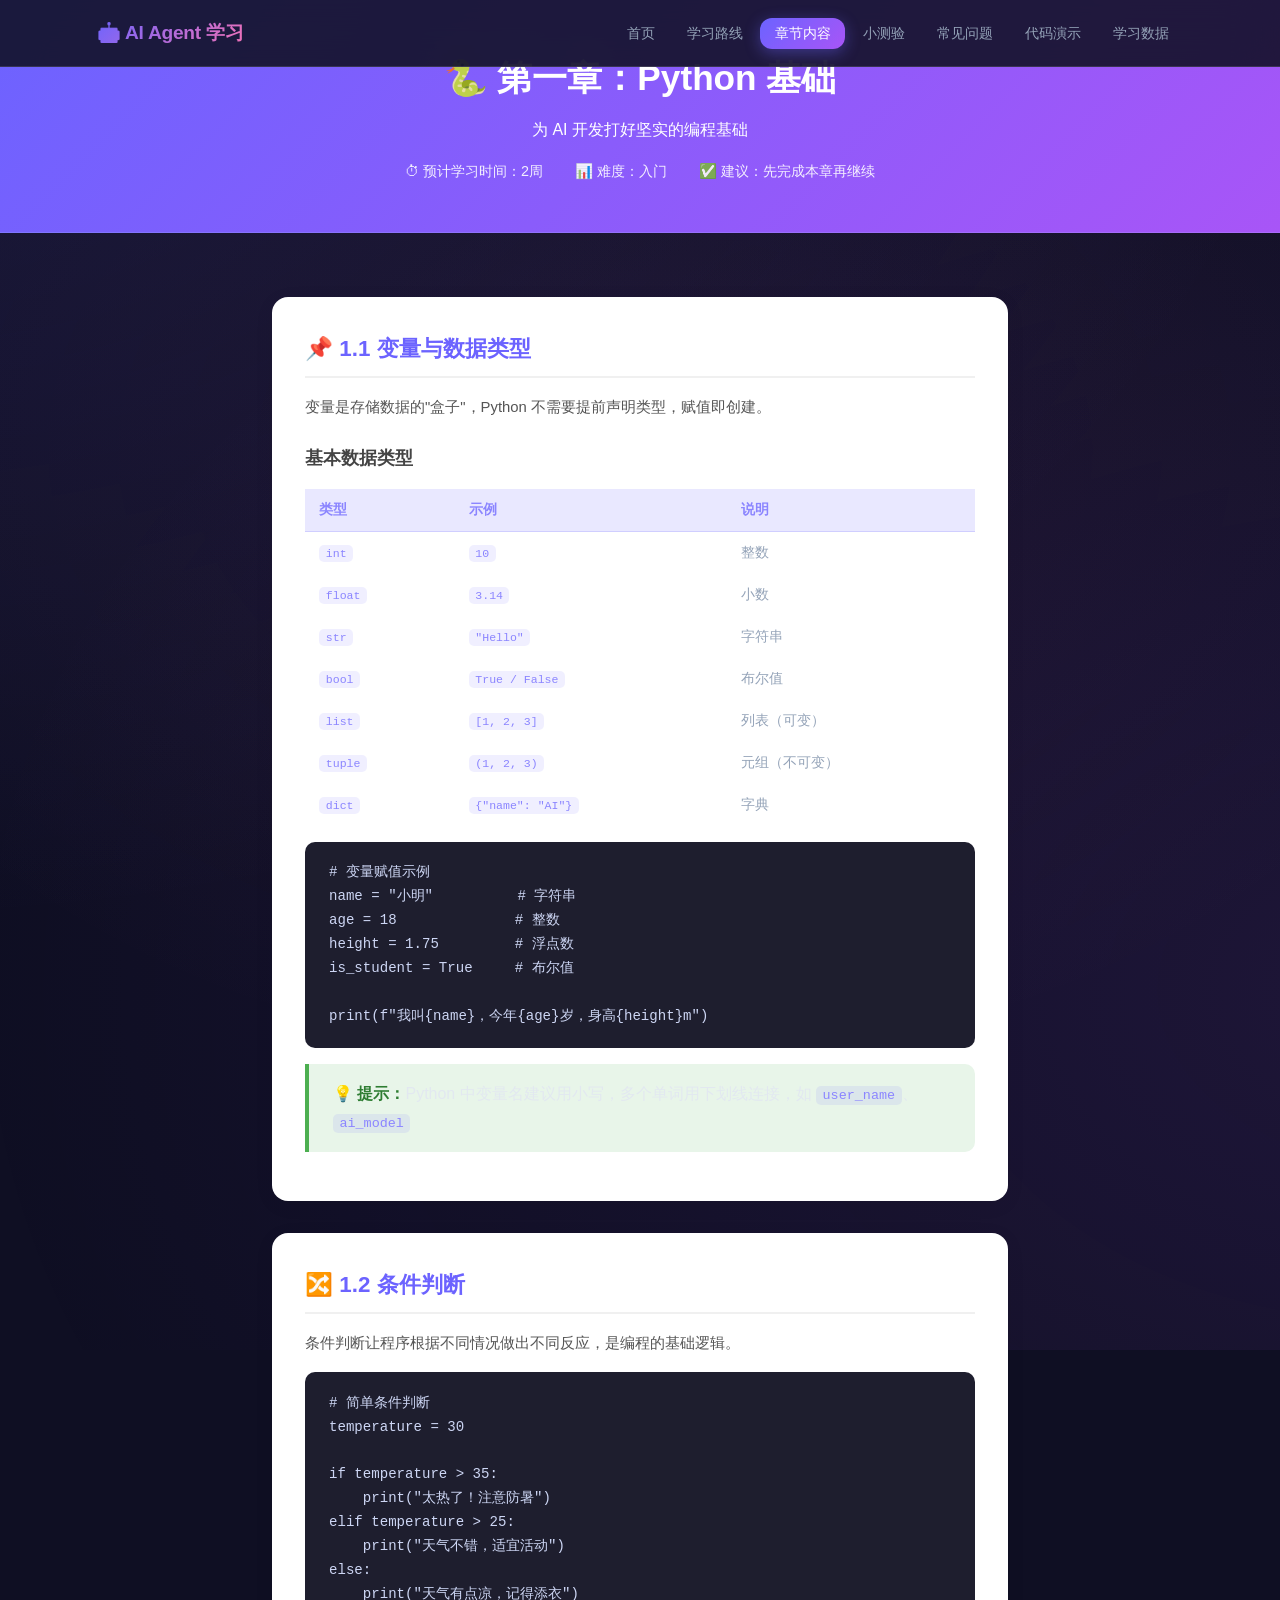
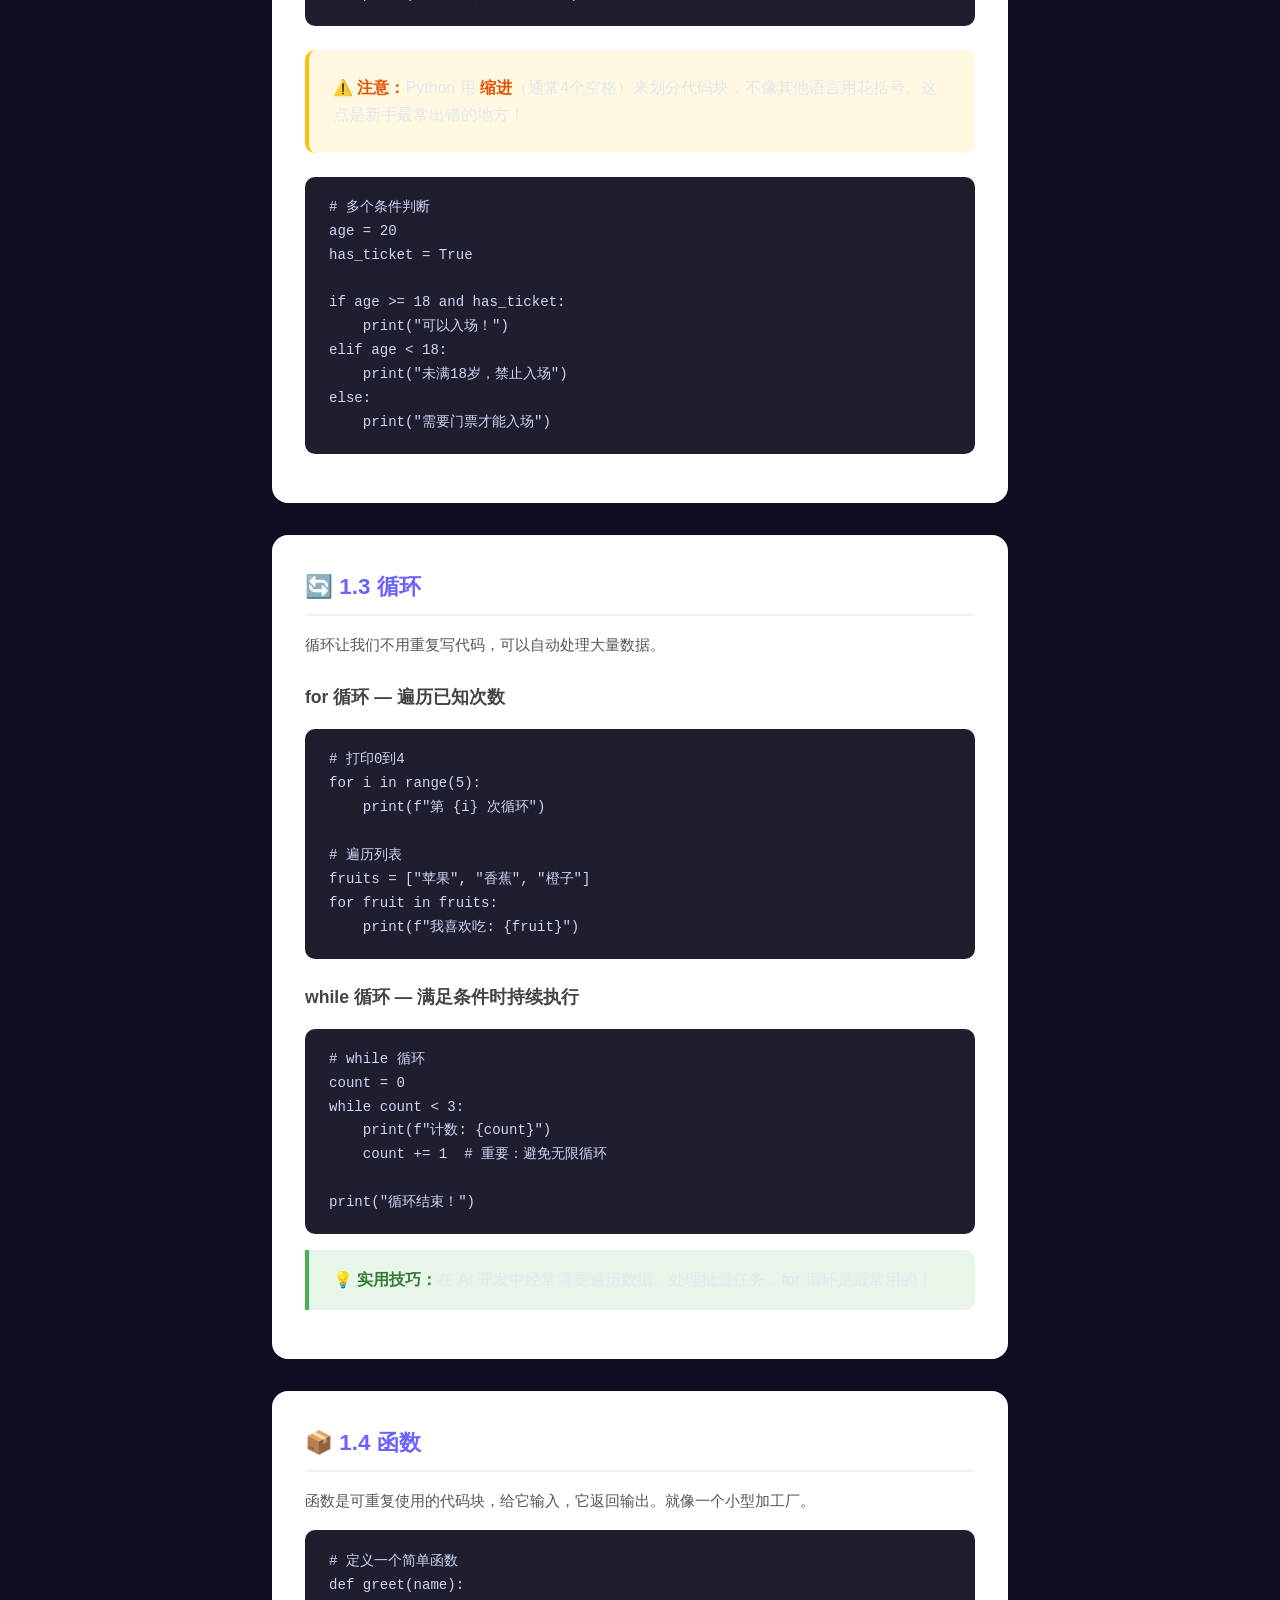
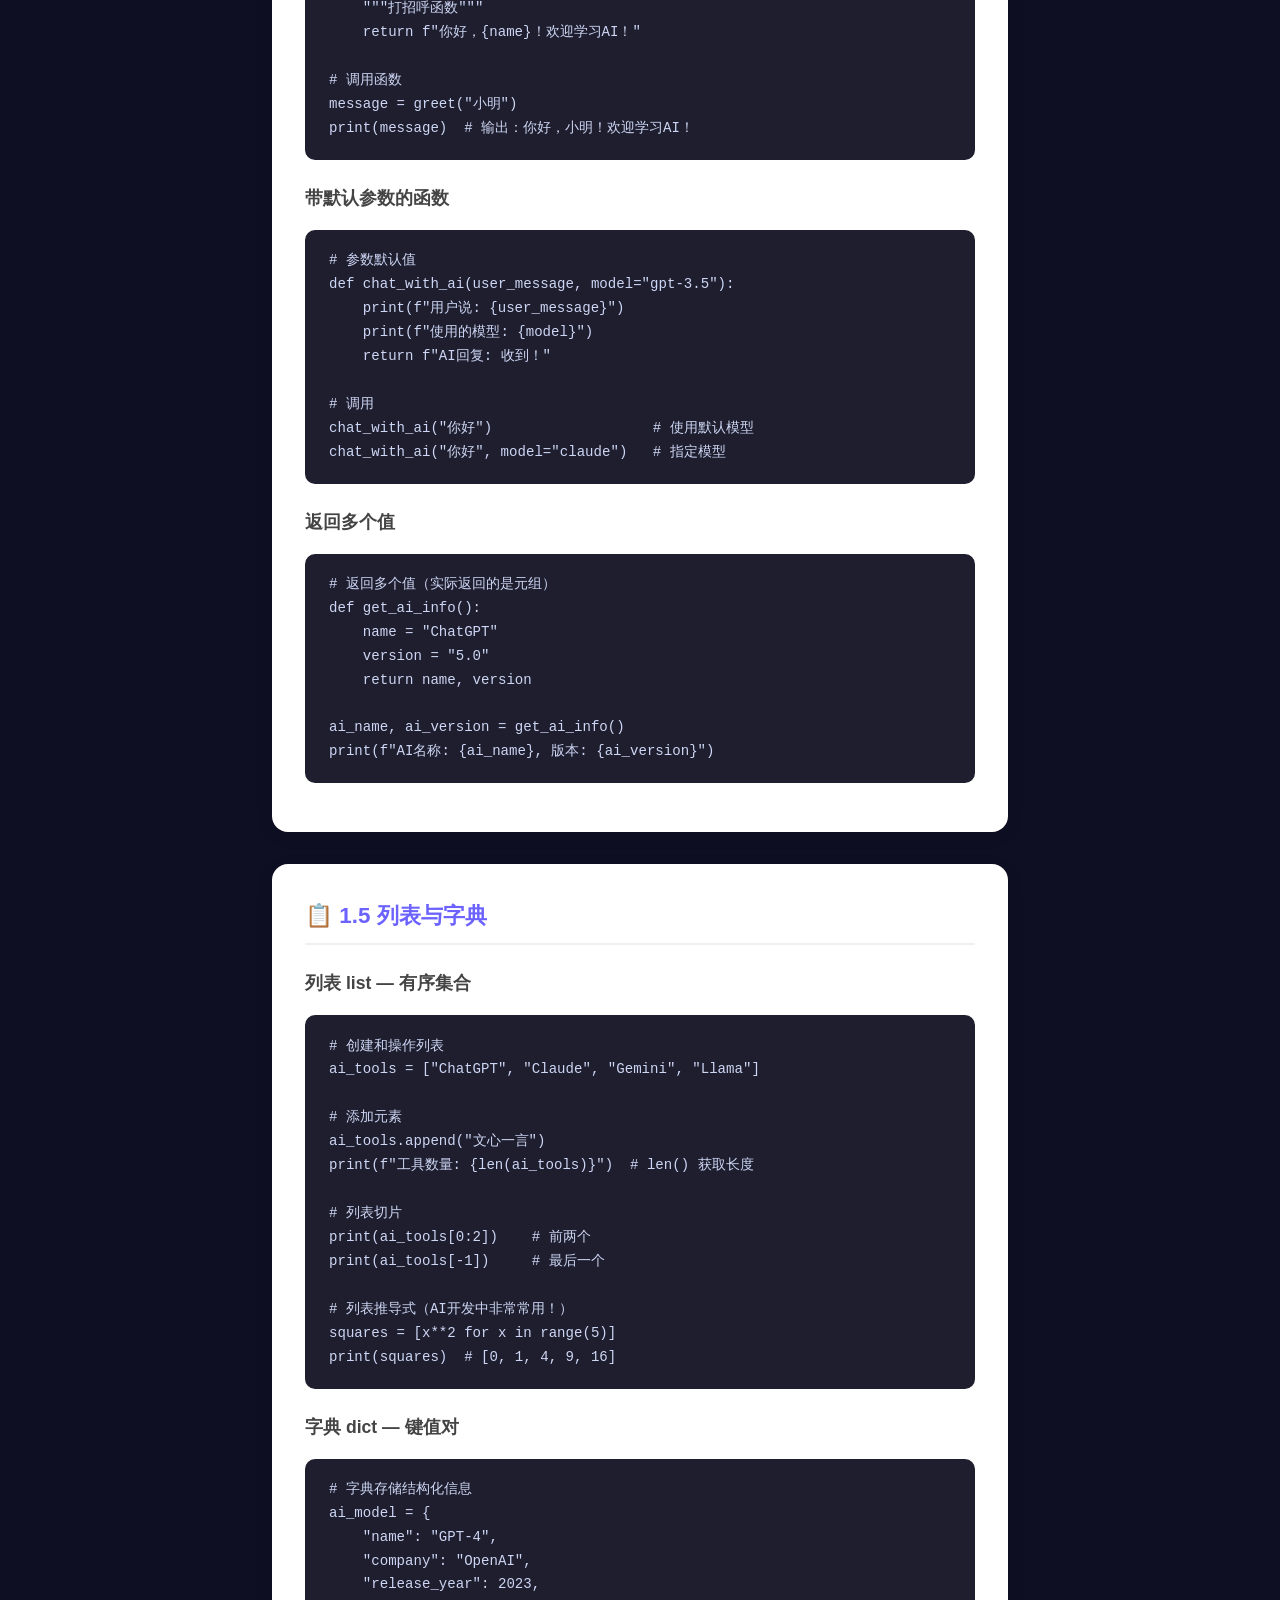
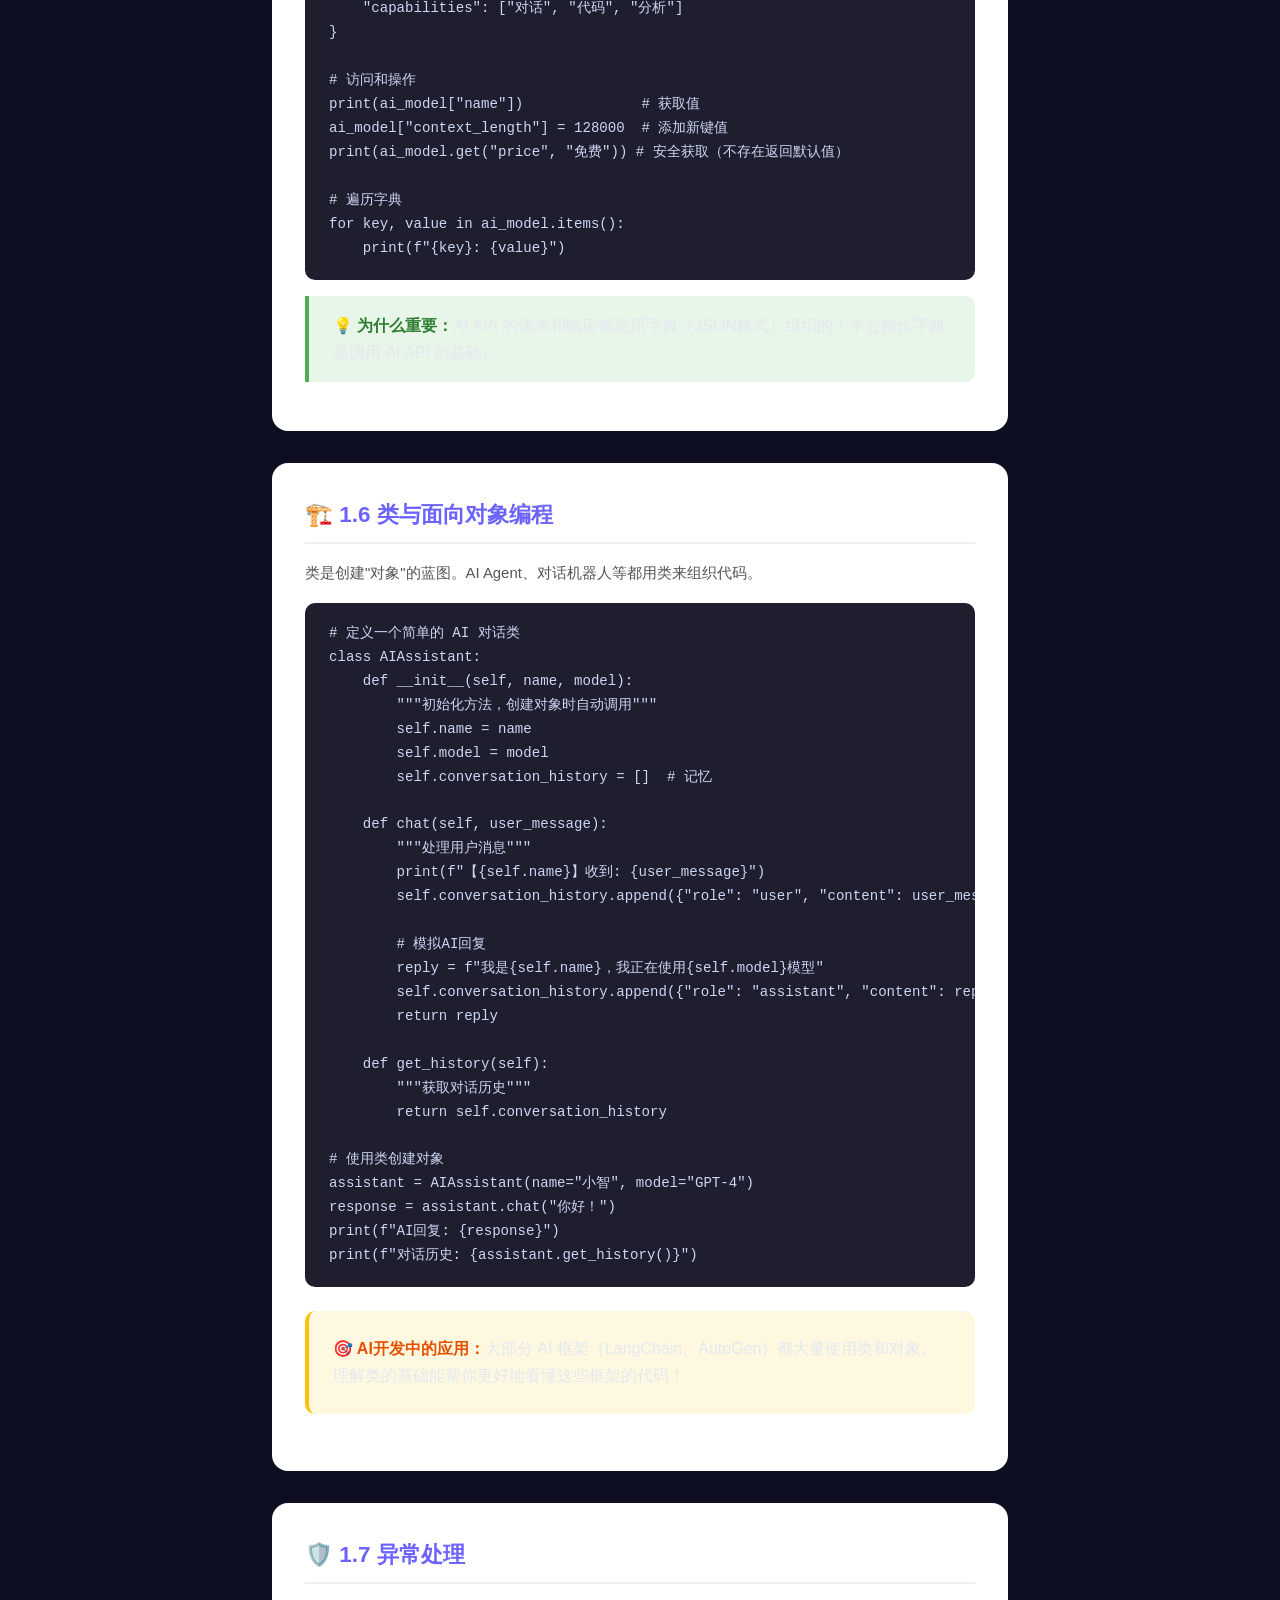
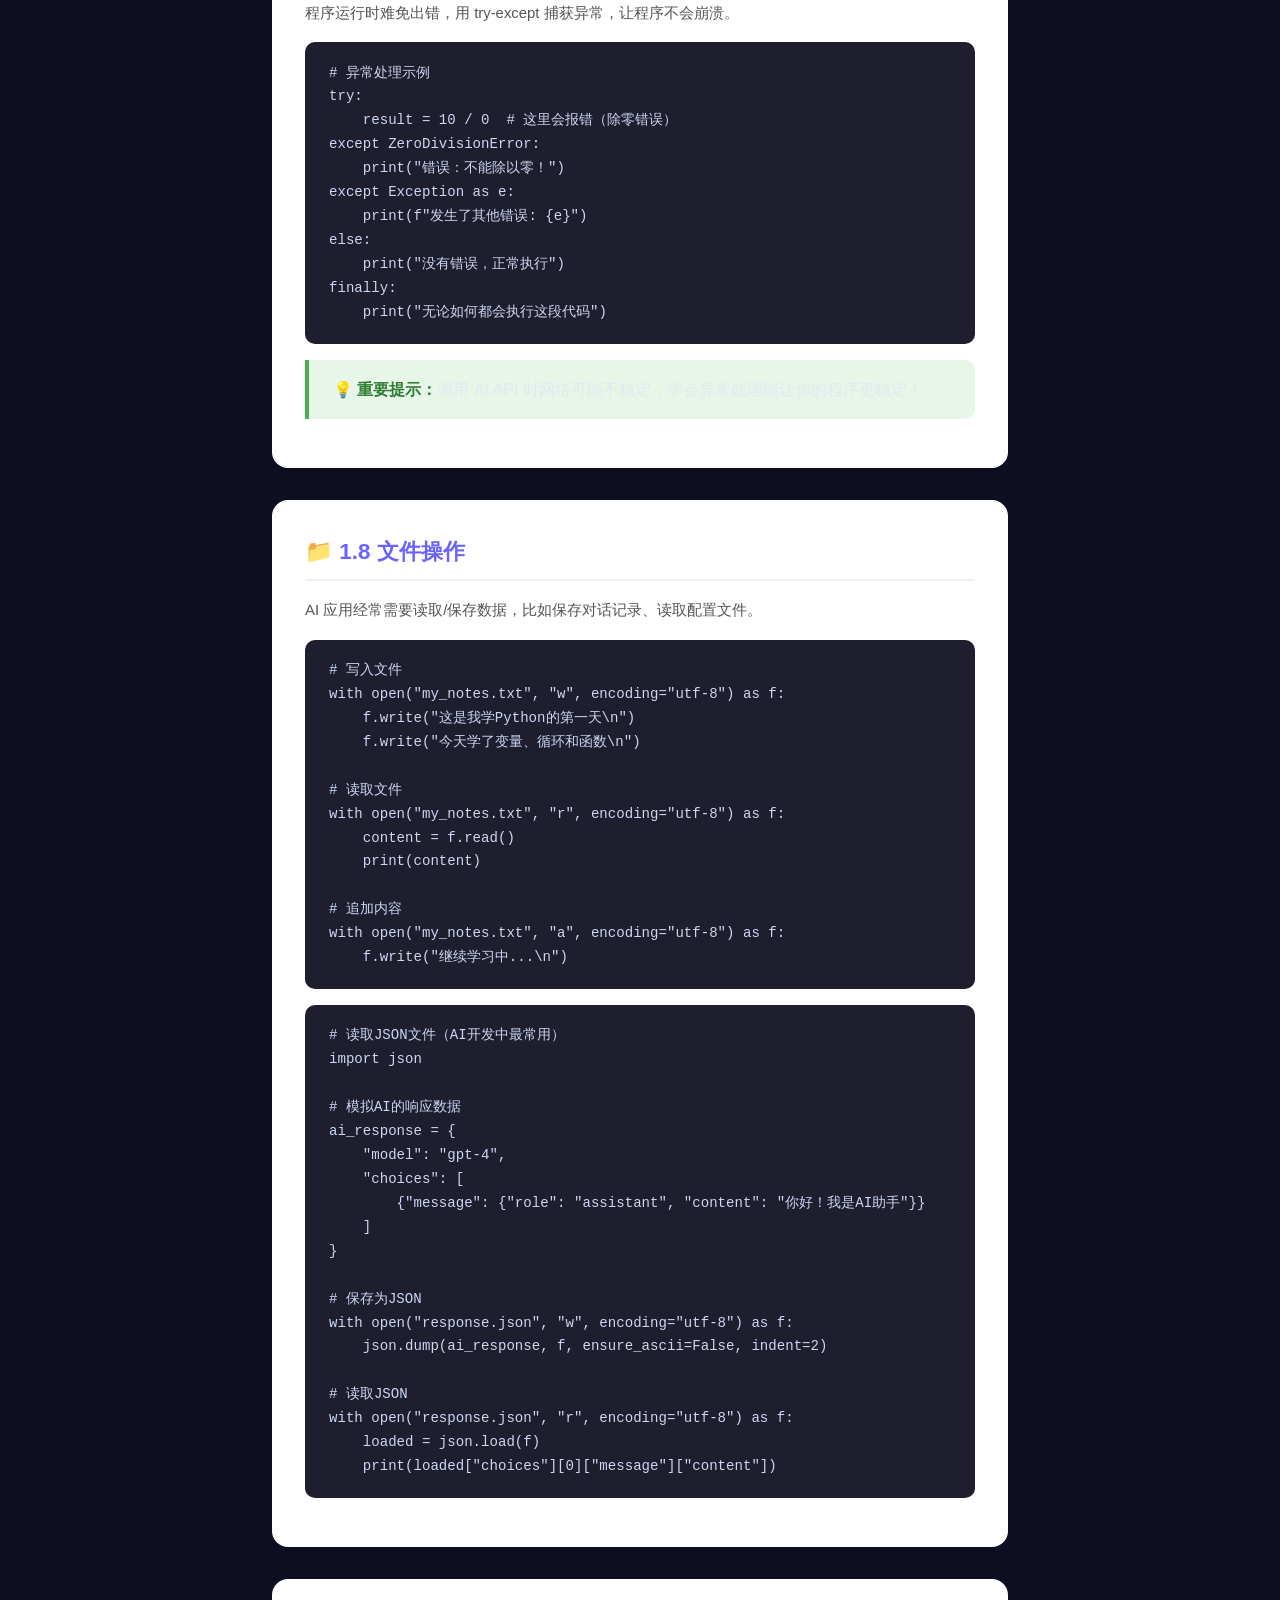
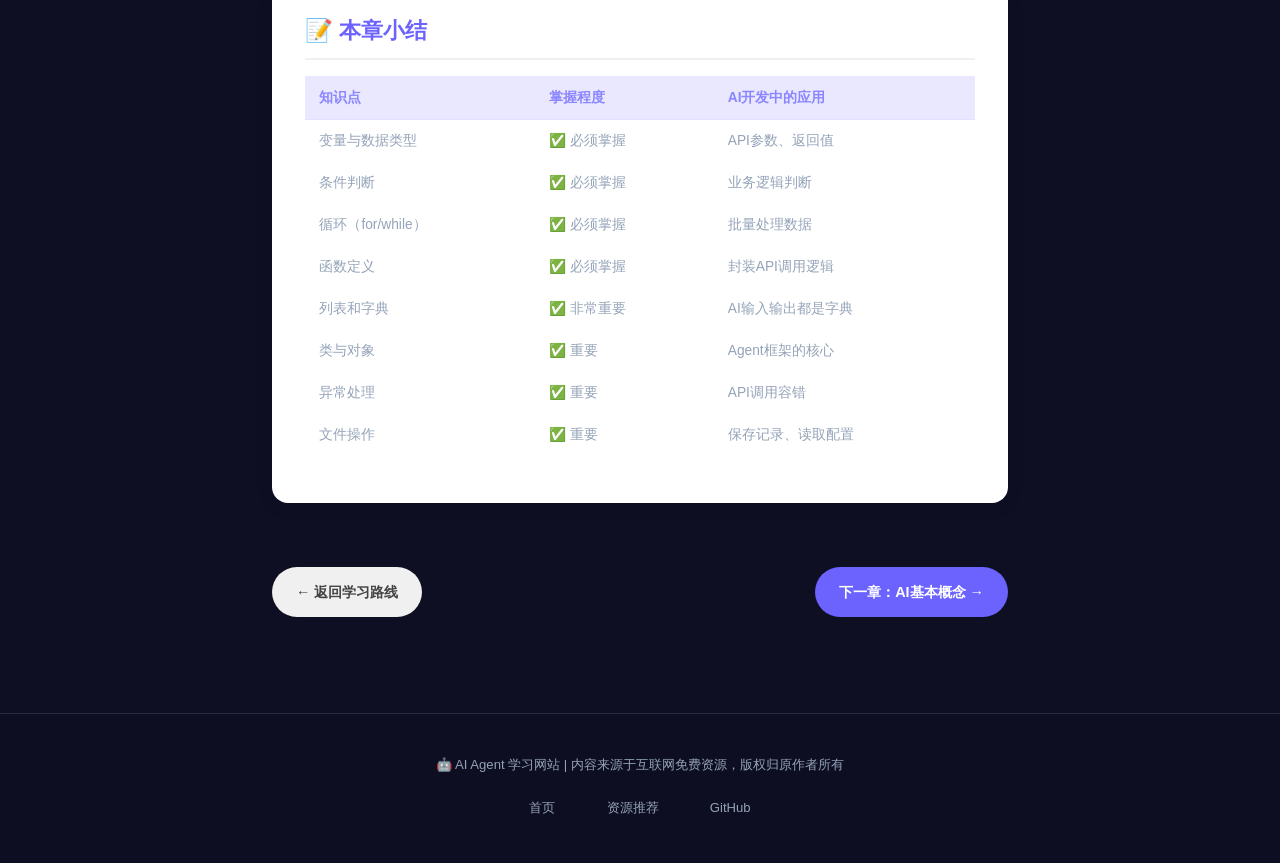
==== commit ce8e6d1a: "Update chapter1.html" ====
--- a/chapter1.html
+++ b/chapter1.html
@@ -42,6 +42,7 @@
                 <li><a href="quiz.html">小测验</a></li>
                 <li><a href="faq.html">常见问题</a></li>
                 <li><a href="demo.html">代码演示</a></li>
+                <li><a href="stats.html">学习数据</a></li>
             </ul>
         </div>
     </nav>
@@ -355,5 +356,6 @@
             </div>
         </div>
     </footer>
+    <script src="js/animations.js"></script>
 </body>
 </html>
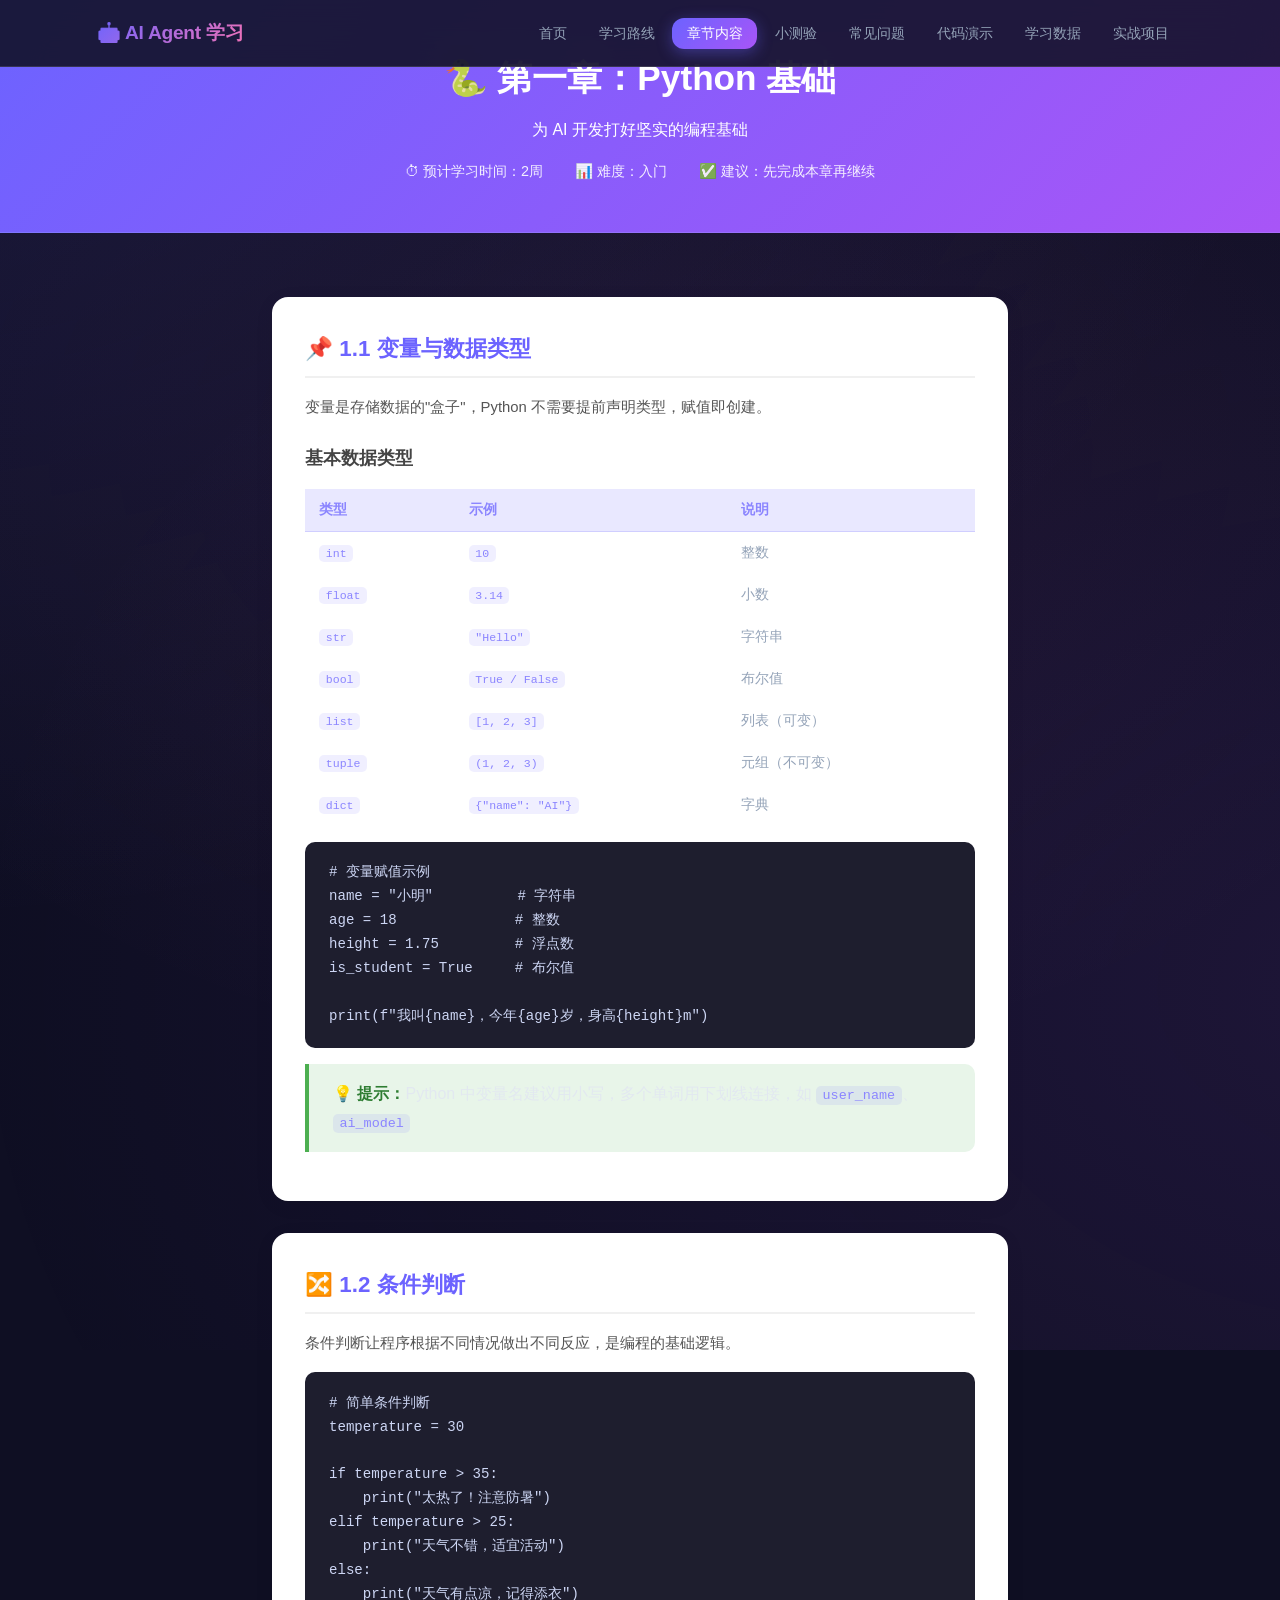
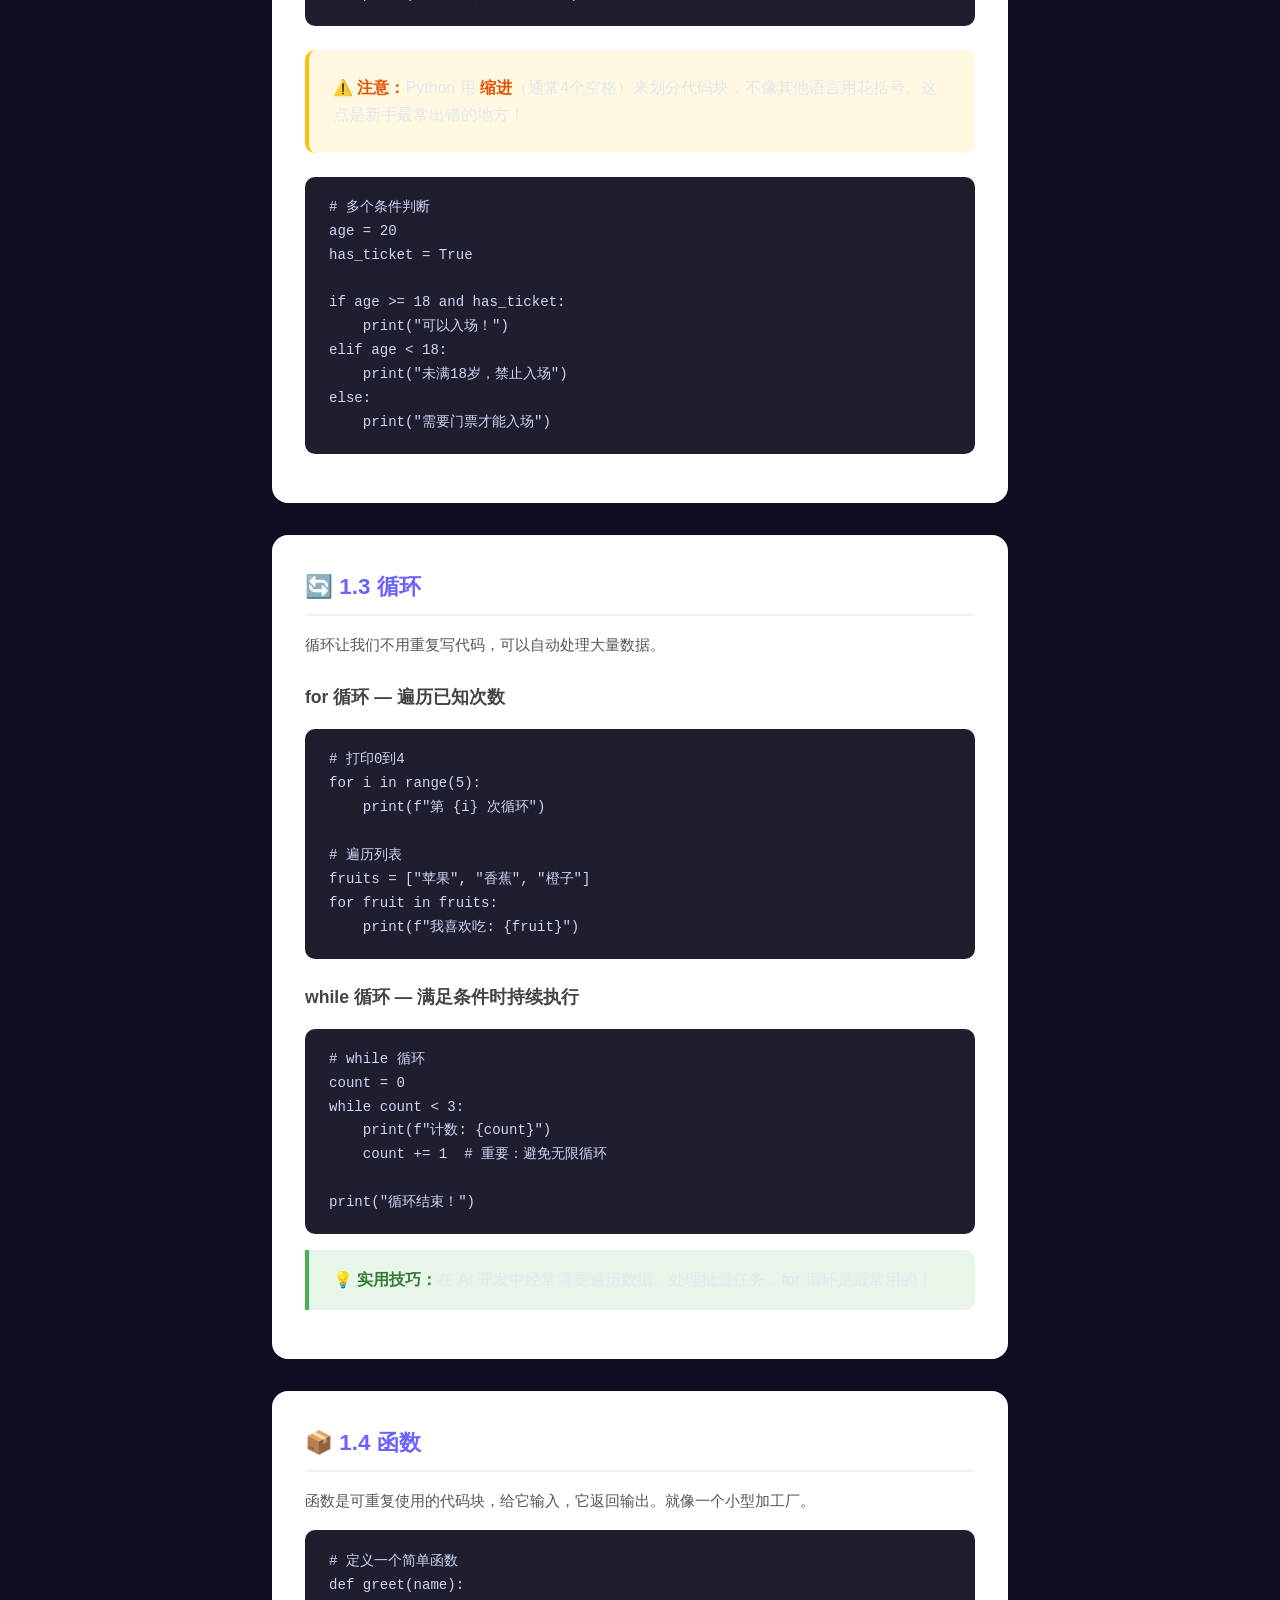
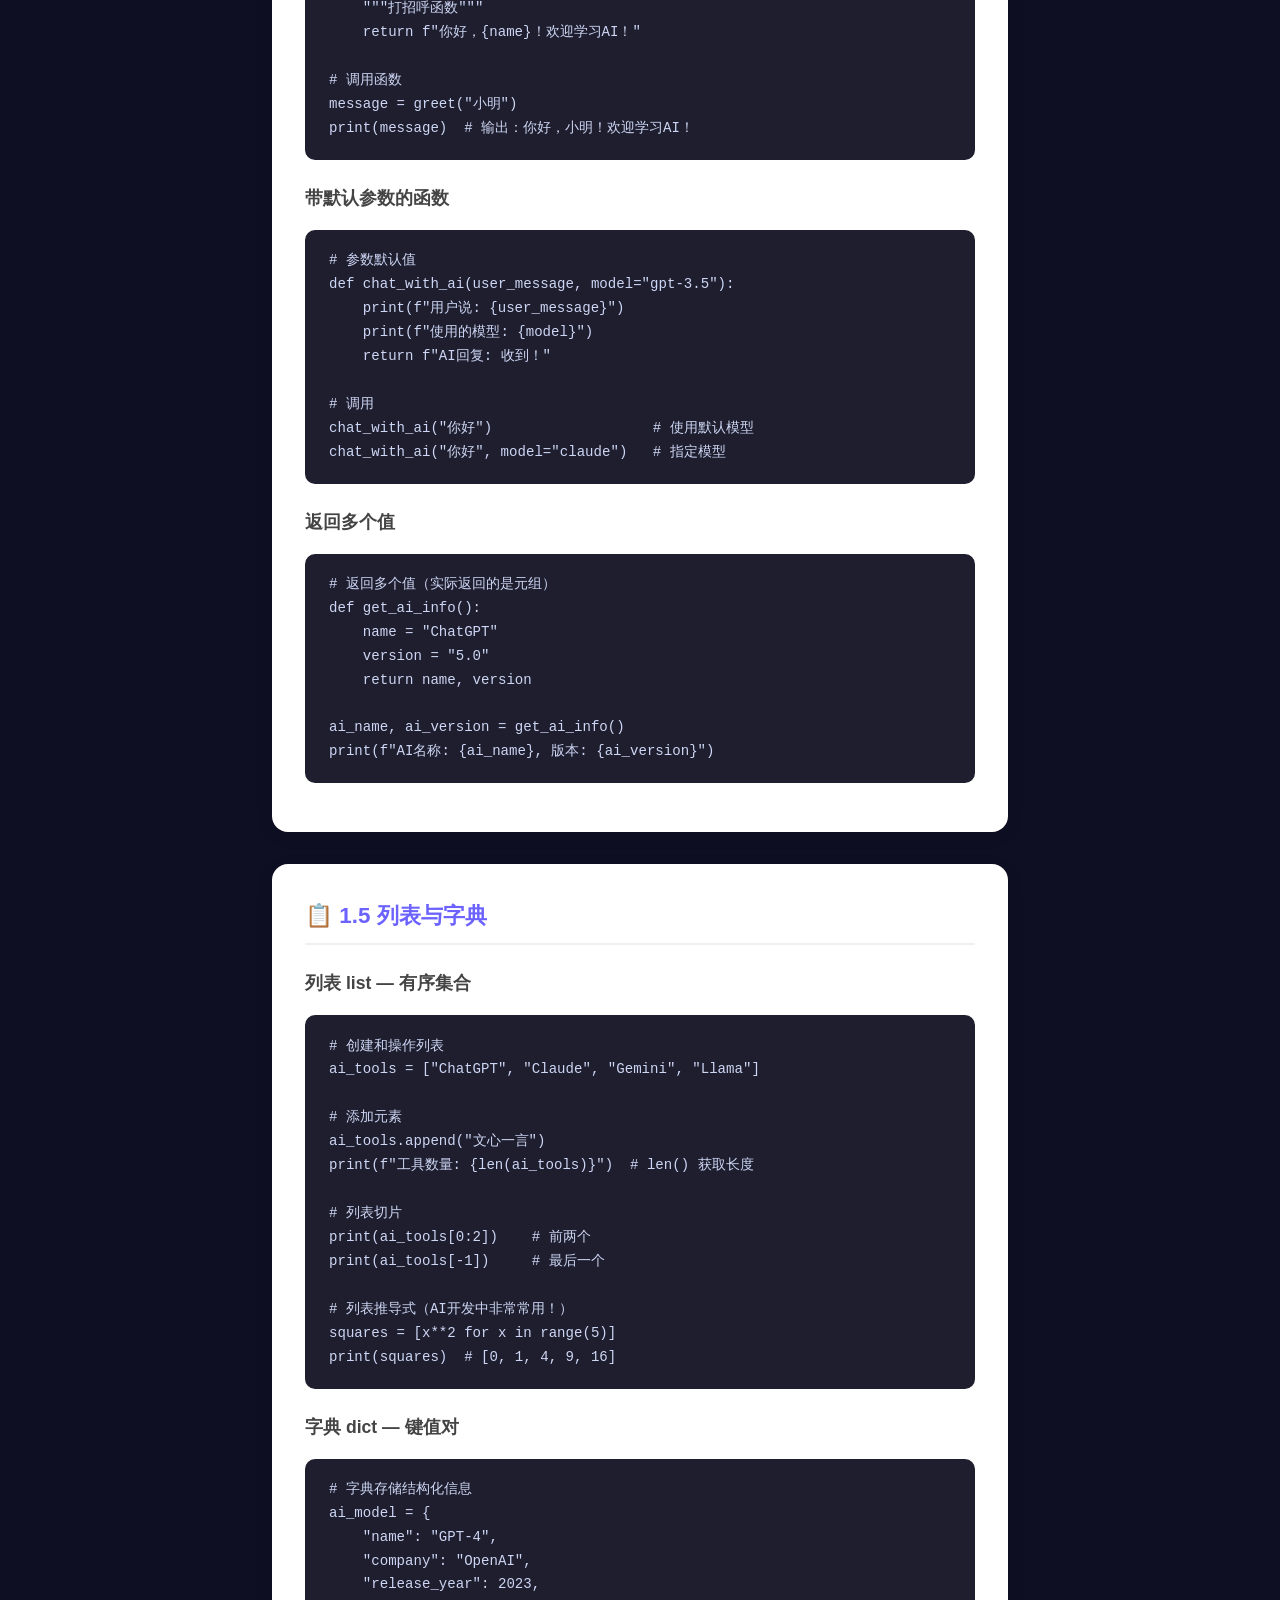
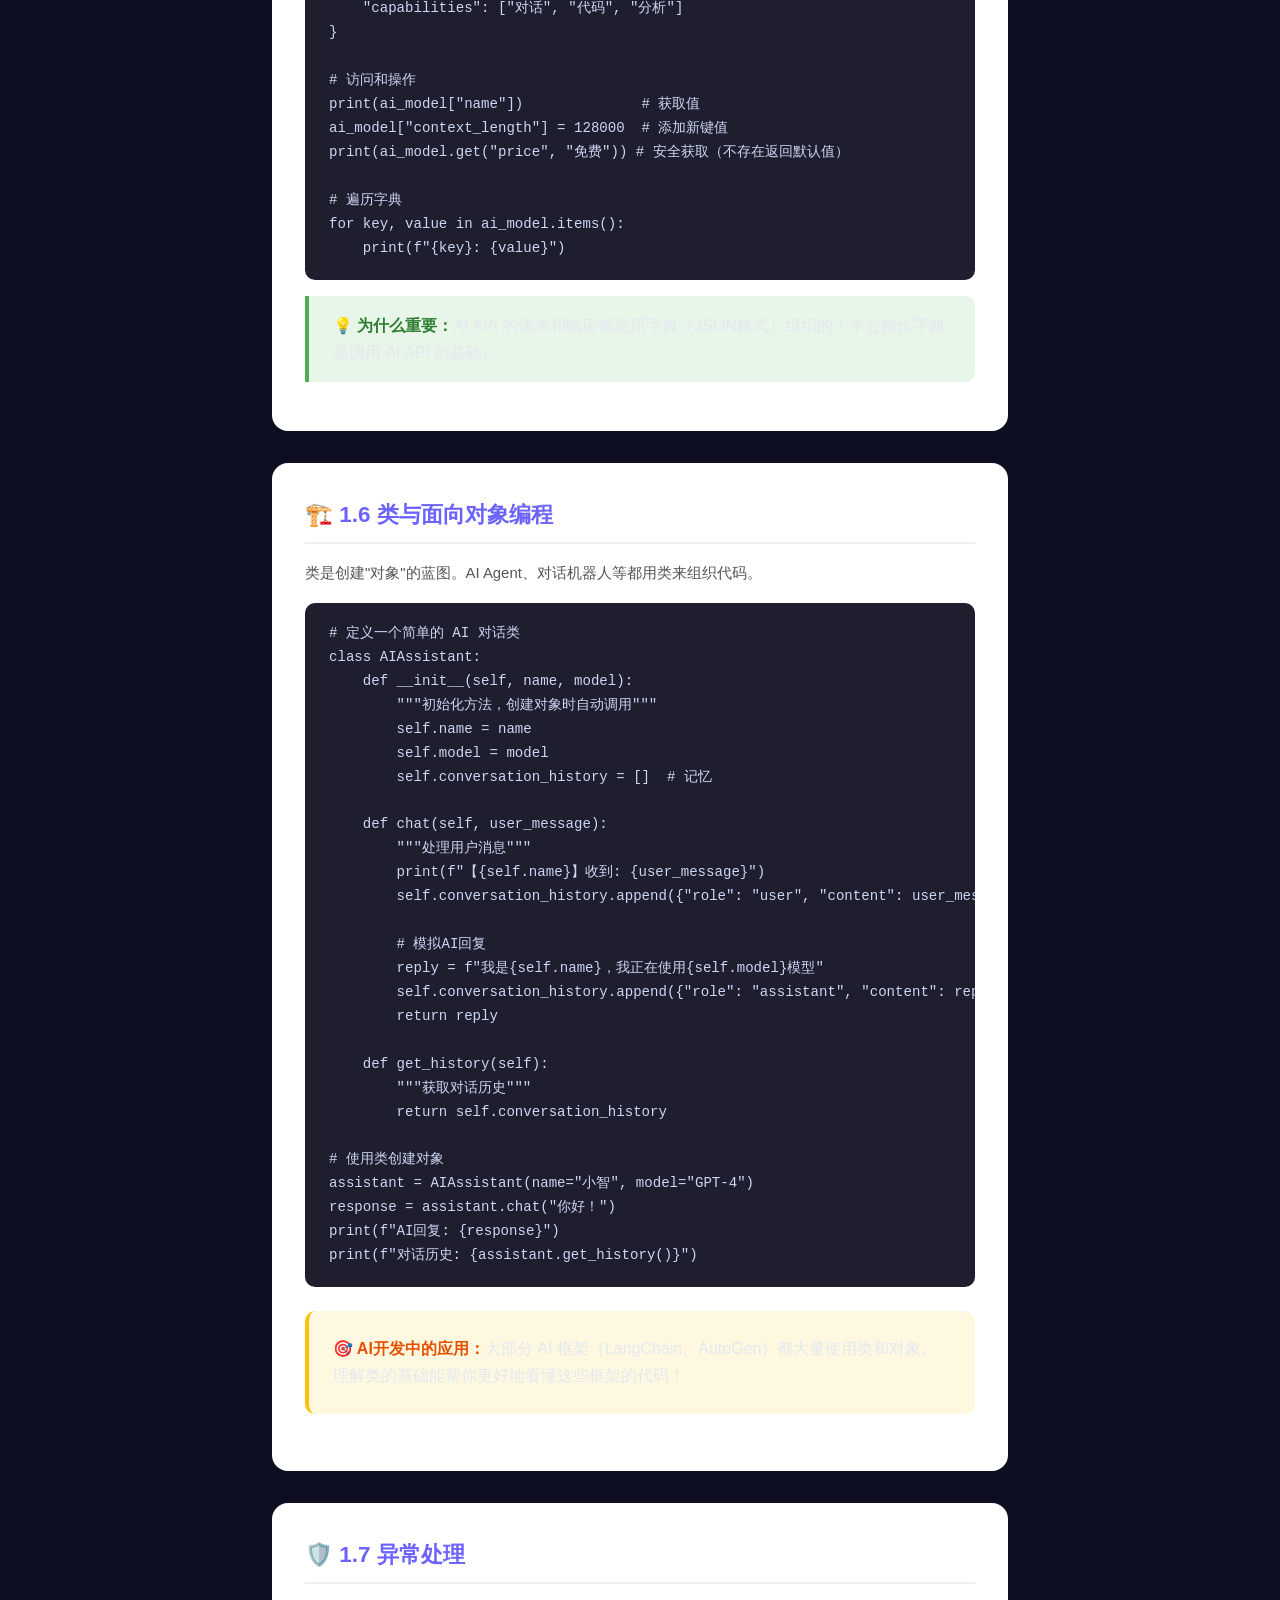
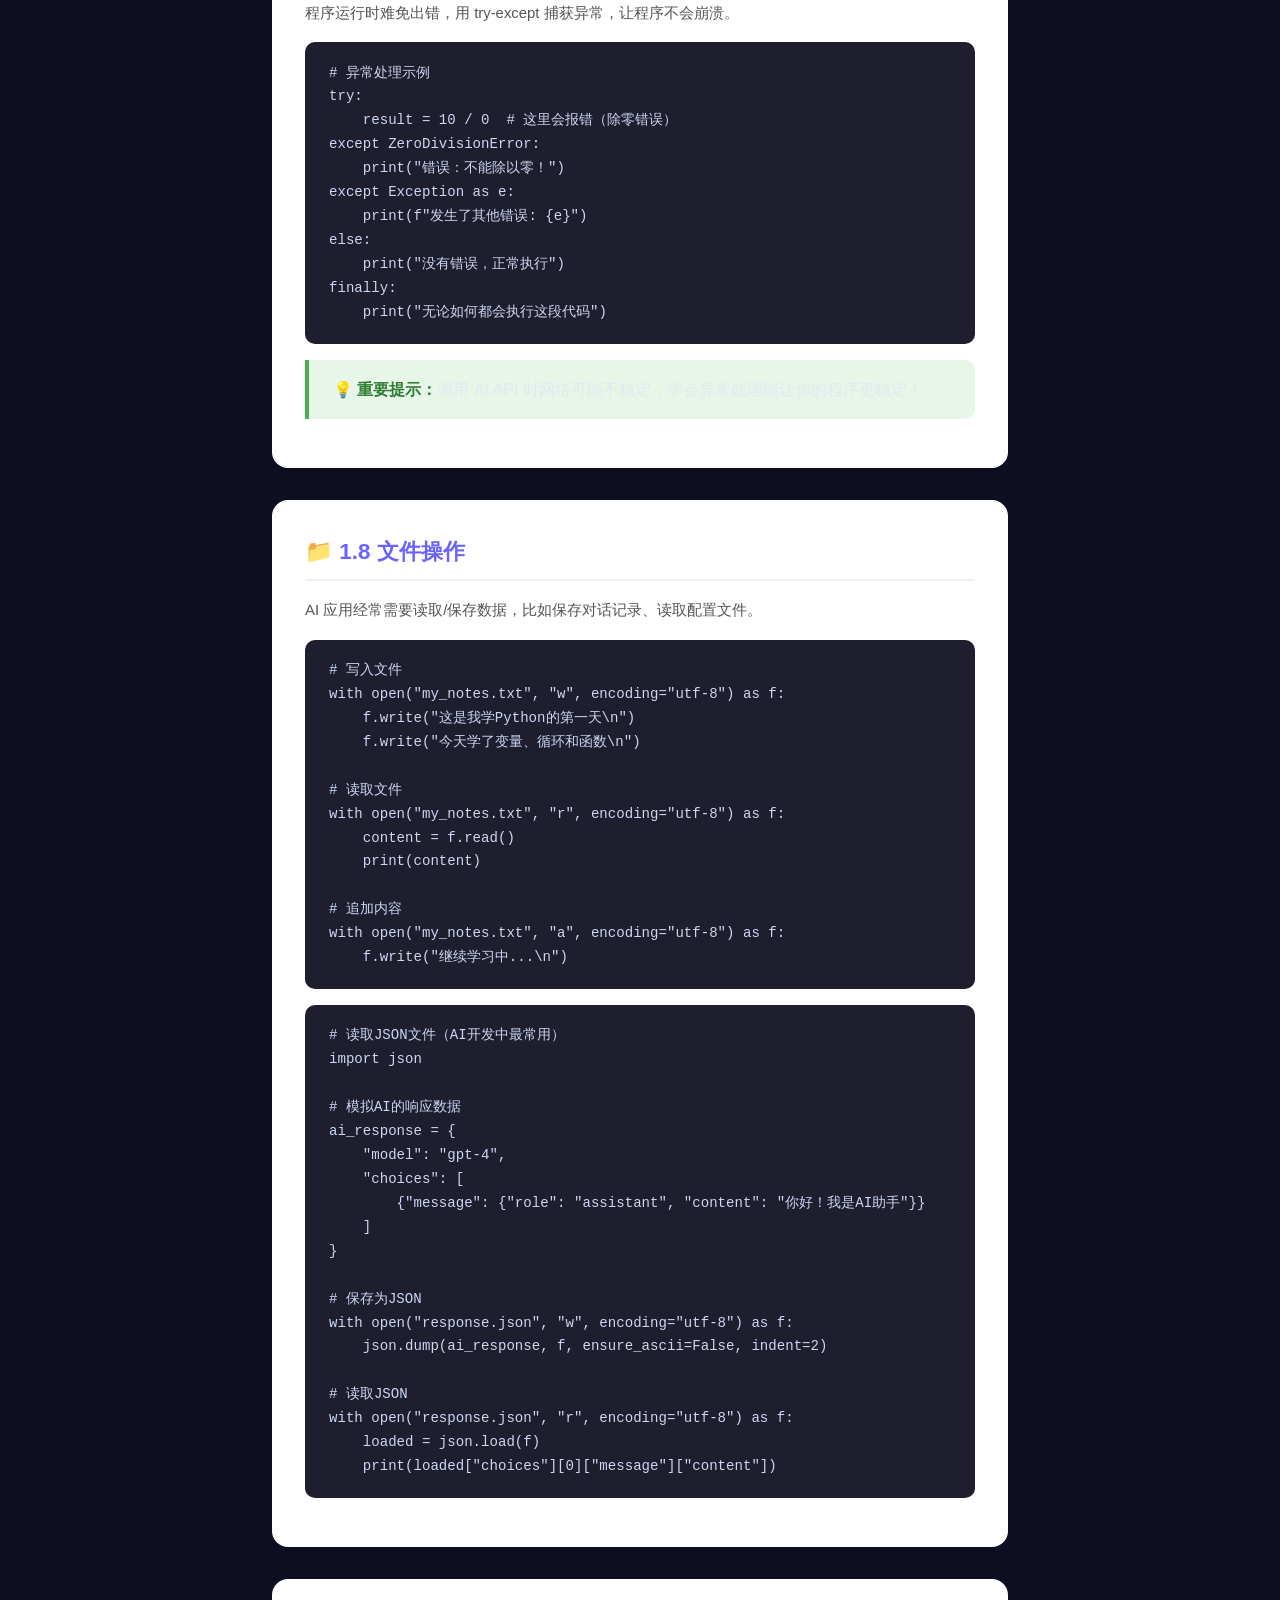
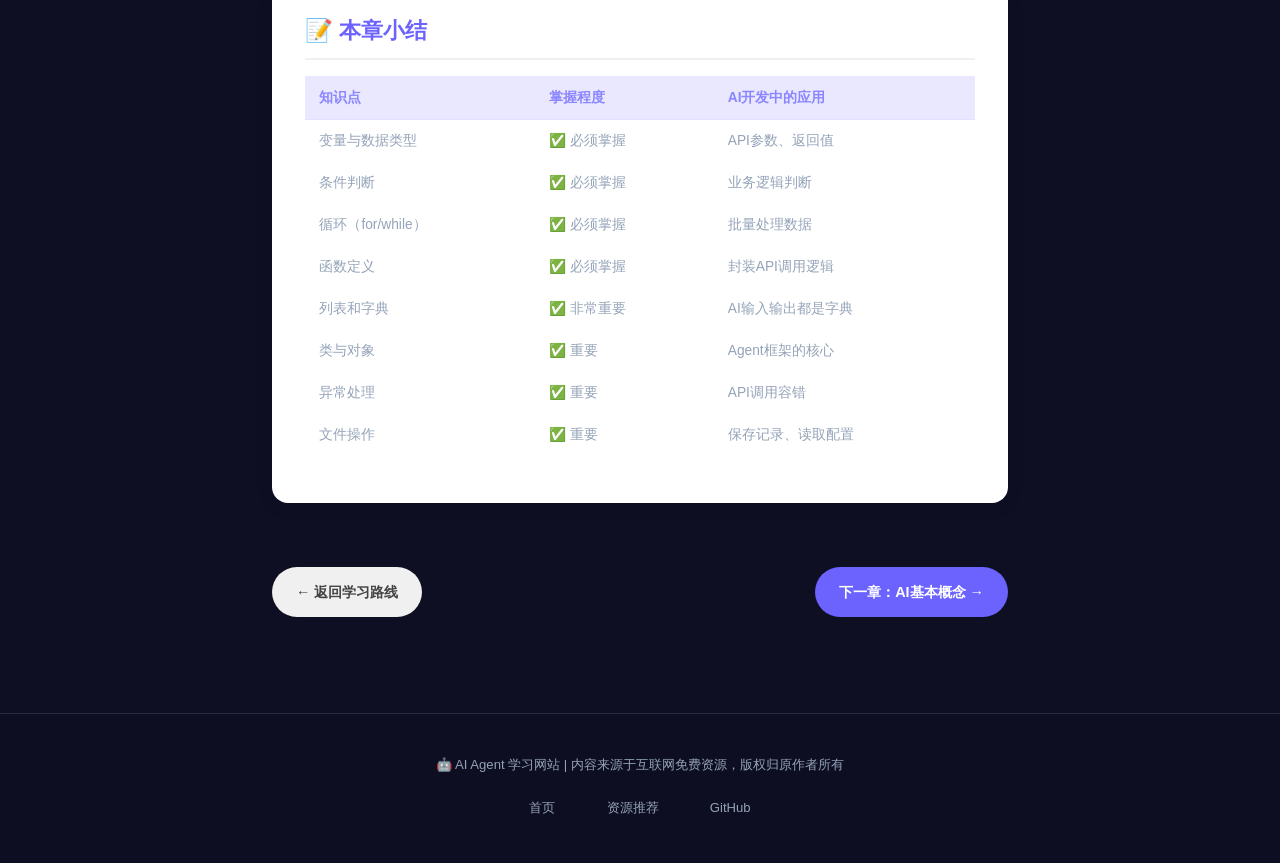
==== commit 739dfe57: "Update chapter1.html" ====
--- a/chapter1.html
+++ b/chapter1.html
@@ -43,6 +43,7 @@
                 <li><a href="faq.html">常见问题</a></li>
                 <li><a href="demo.html">代码演示</a></li>
                 <li><a href="stats.html">学习数据</a></li>
+                            <li><a href="projects.html">实战项目</a></li>
             </ul>
         </div>
     </nav>
